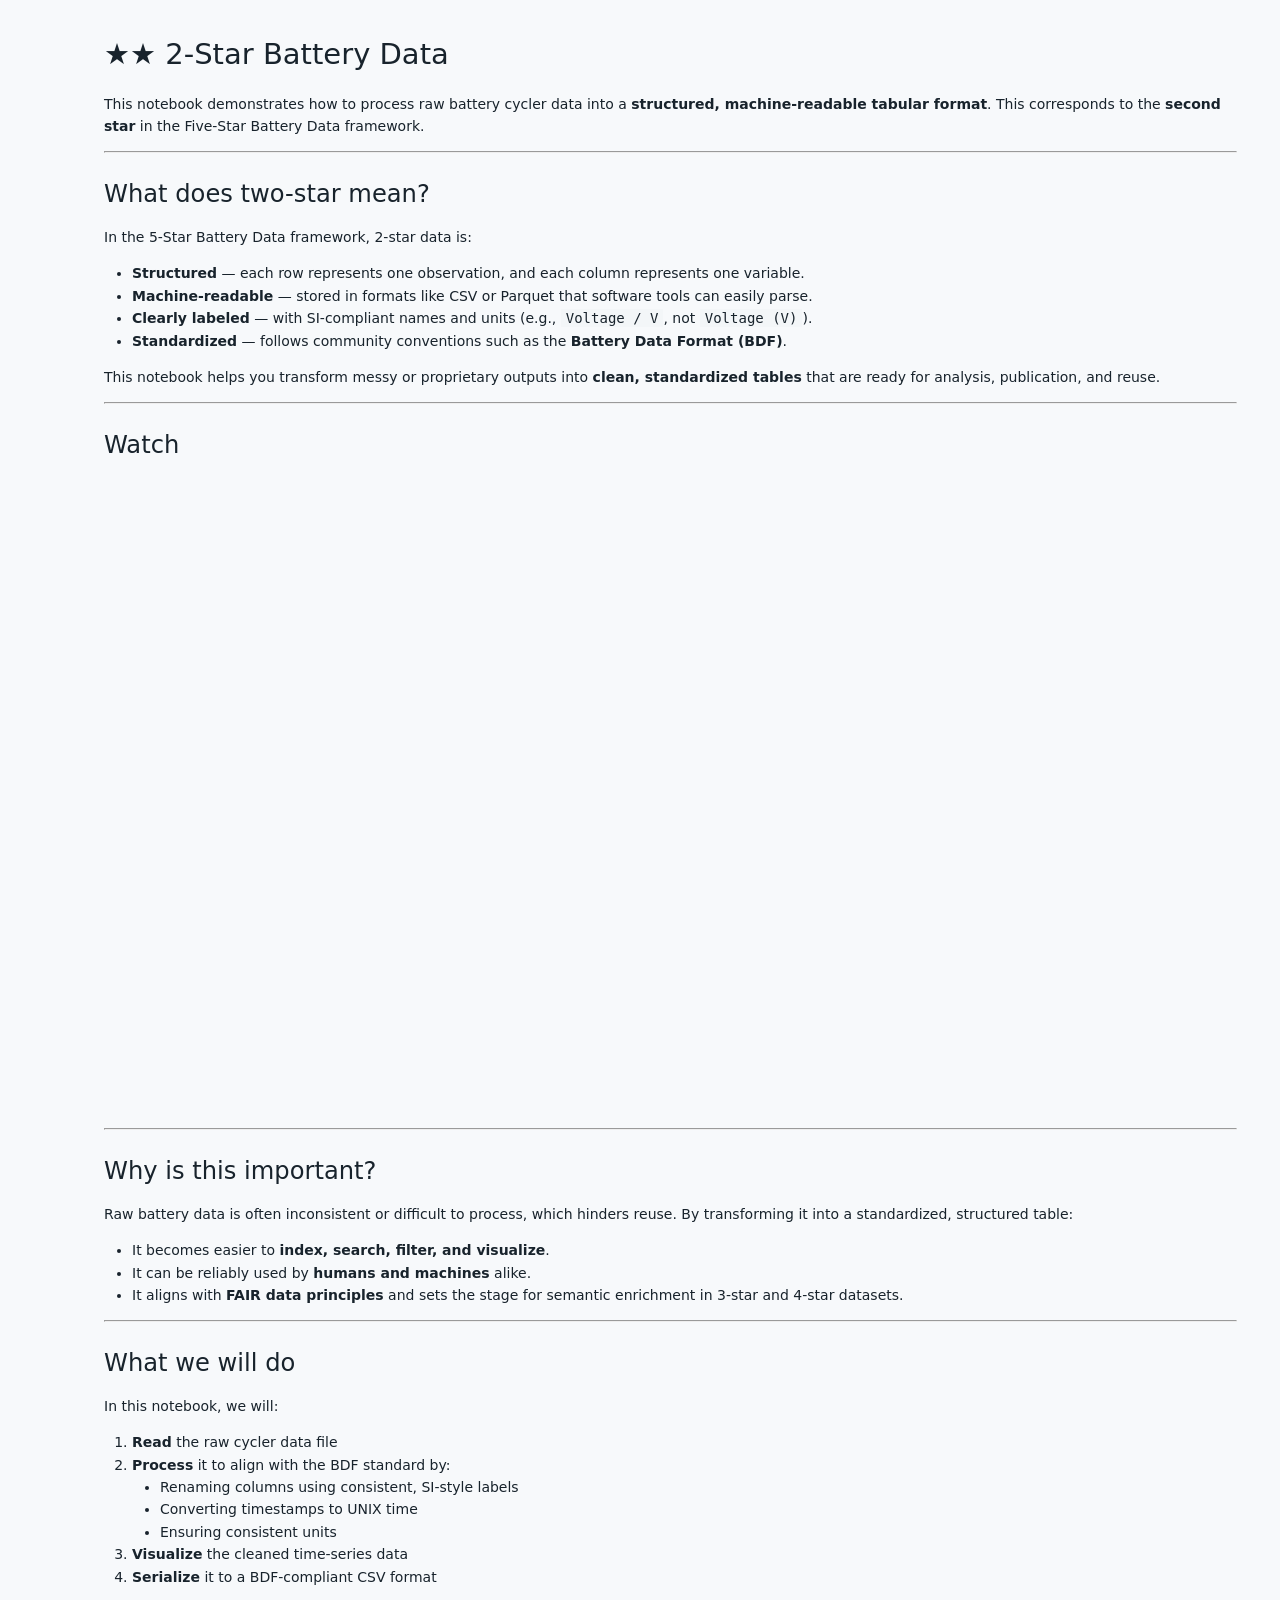
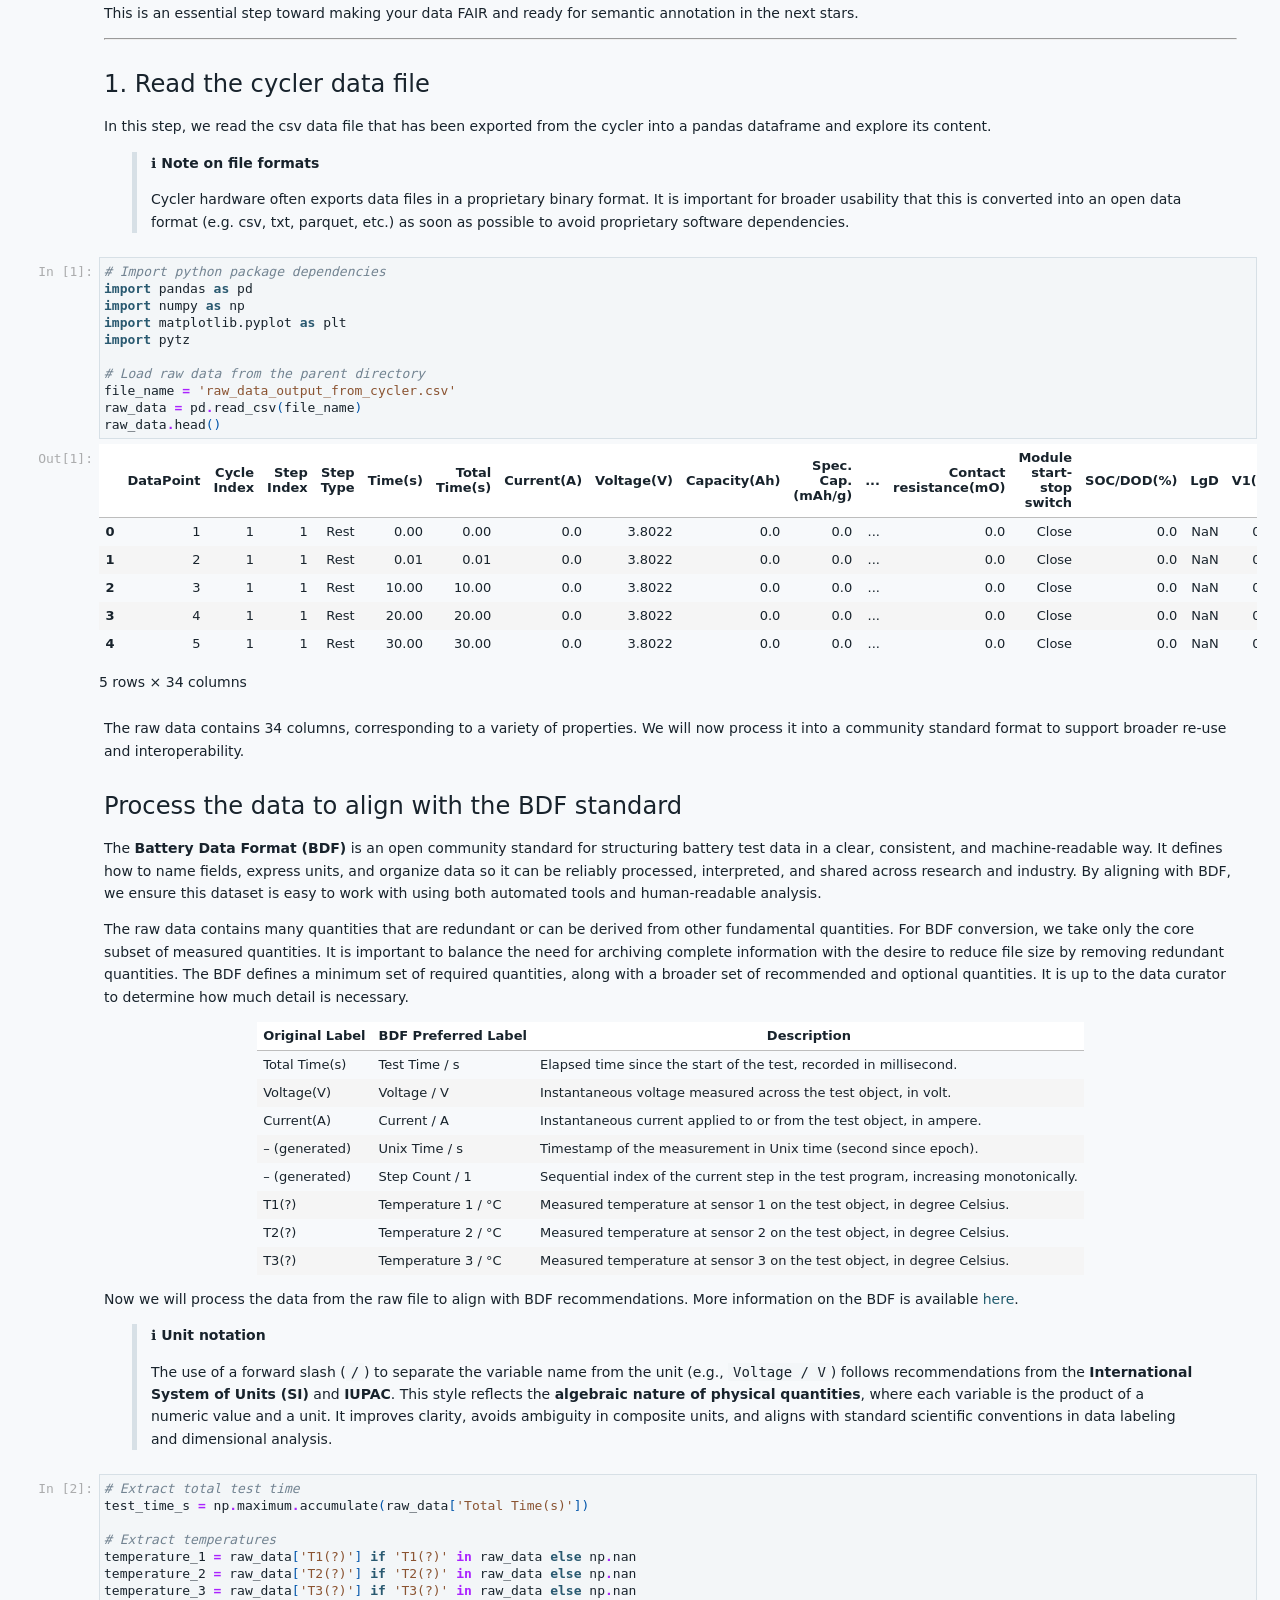
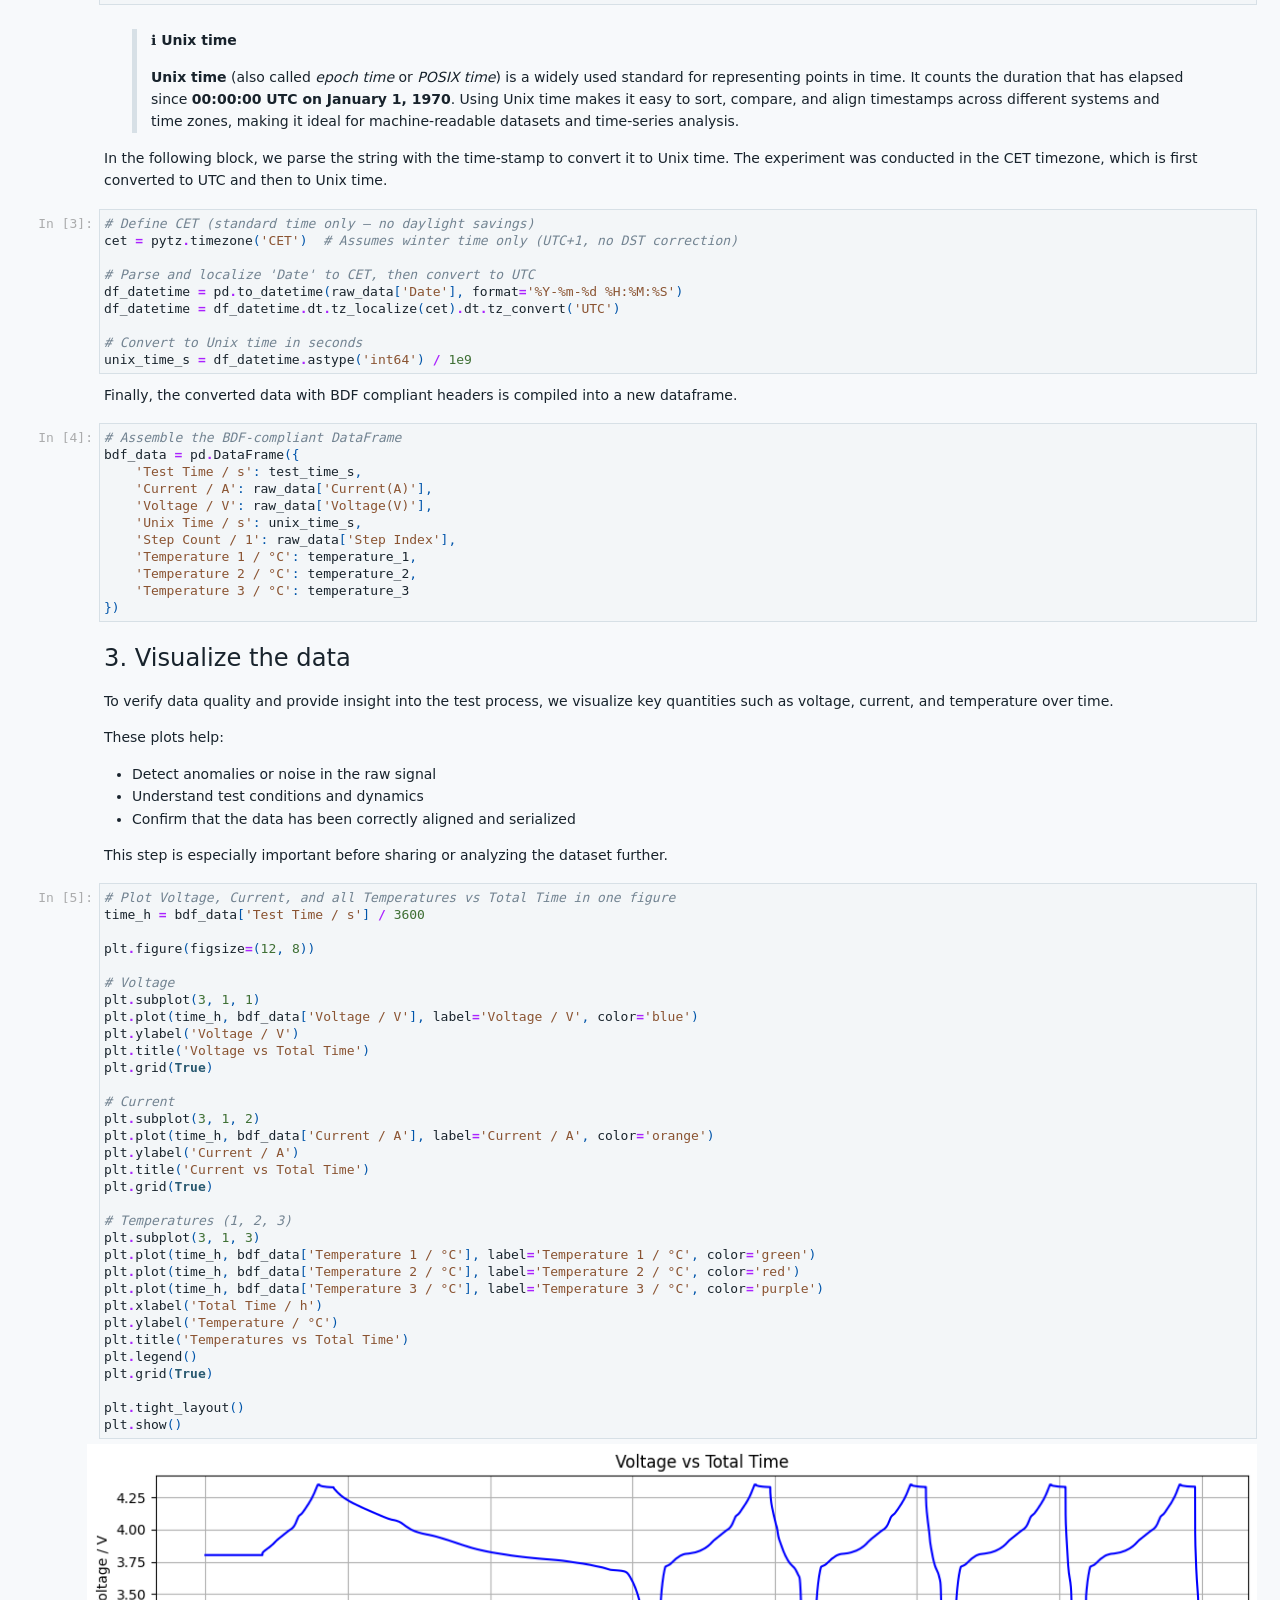
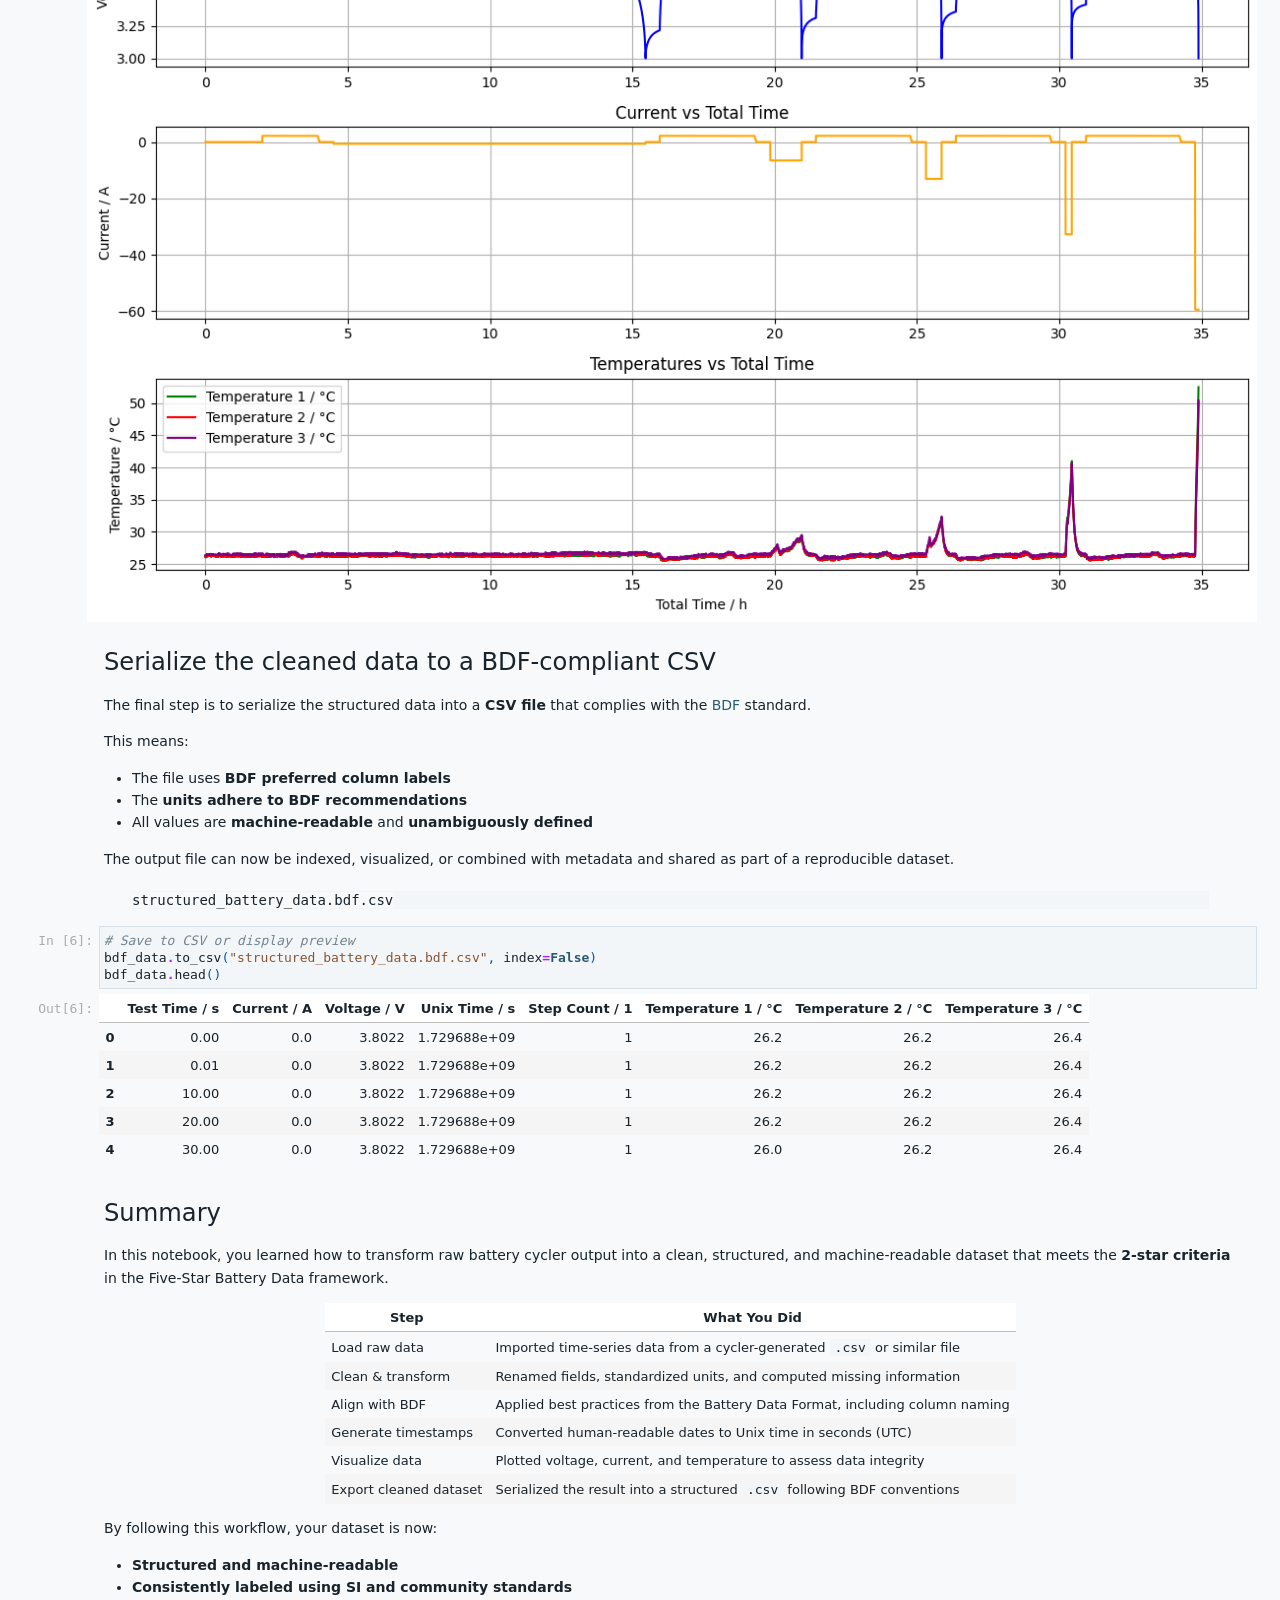
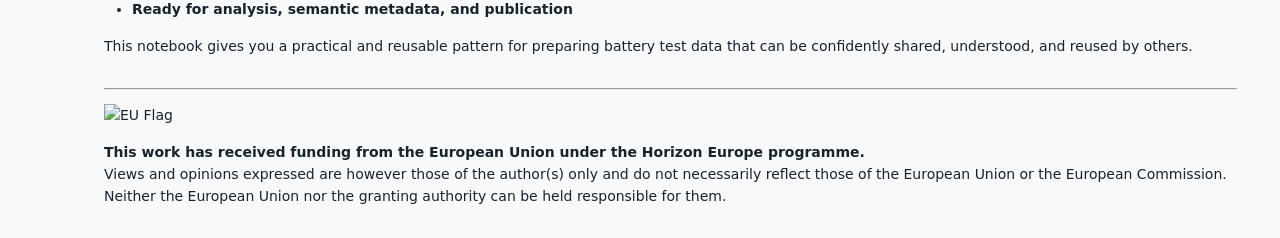
==== exports/notebooks/modules/star-2/lessons/star-2-notebook.html @ 14df3b8b "initial battery genome reformatting" ====
<!DOCTYPE html>

<html lang="en">
<head><meta charset="utf-8"/>
<meta content="width=device-width, initial-scale=1.0" name="viewport"/>
<title>star-2-notebook</title><script src="https://cdnjs.cloudflare.com/ajax/libs/require.js/2.1.10/require.min.js"></script>
<style type="text/css">
    pre { line-height: 125%; }
td.linenos .normal { color: inherit; background-color: transparent; padding-left: 5px; padding-right: 5px; }
span.linenos { color: inherit; background-color: transparent; padding-left: 5px; padding-right: 5px; }
td.linenos .special { color: #000000; background-color: #ffffc0; padding-left: 5px; padding-right: 5px; }
span.linenos.special { color: #000000; background-color: #ffffc0; padding-left: 5px; padding-right: 5px; }
.highlight .hll { background-color: var(--jp-cell-editor-active-background) }
.highlight { background: var(--jp-cell-editor-background); color: var(--jp-mirror-editor-variable-color) }
.highlight .c { color: var(--jp-mirror-editor-comment-color); font-style: italic } /* Comment */
.highlight .err { color: var(--jp-mirror-editor-error-color) } /* Error */
.highlight .k { color: var(--jp-mirror-editor-keyword-color); font-weight: bold } /* Keyword */
.highlight .o { color: var(--jp-mirror-editor-operator-color); font-weight: bold } /* Operator */
.highlight .p { color: var(--jp-mirror-editor-punctuation-color) } /* Punctuation */
.highlight .ch { color: var(--jp-mirror-editor-comment-color); font-style: italic } /* Comment.Hashbang */
.highlight .cm { color: var(--jp-mirror-editor-comment-color); font-style: italic } /* Comment.Multiline */
.highlight .cp { color: var(--jp-mirror-editor-comment-color); font-style: italic } /* Comment.Preproc */
.highlight .cpf { color: var(--jp-mirror-editor-comment-color); font-style: italic } /* Comment.PreprocFile */
.highlight .c1 { color: var(--jp-mirror-editor-comment-color); font-style: italic } /* Comment.Single */
.highlight .cs { color: var(--jp-mirror-editor-comment-color); font-style: italic } /* Comment.Special */
.highlight .kc { color: var(--jp-mirror-editor-keyword-color); font-weight: bold } /* Keyword.Constant */
.highlight .kd { color: var(--jp-mirror-editor-keyword-color); font-weight: bold } /* Keyword.Declaration */
.highlight .kn { color: var(--jp-mirror-editor-keyword-color); font-weight: bold } /* Keyword.Namespace */
.highlight .kp { color: var(--jp-mirror-editor-keyword-color); font-weight: bold } /* Keyword.Pseudo */
.highlight .kr { color: var(--jp-mirror-editor-keyword-color); font-weight: bold } /* Keyword.Reserved */
.highlight .kt { color: var(--jp-mirror-editor-keyword-color); font-weight: bold } /* Keyword.Type */
.highlight .m { color: var(--jp-mirror-editor-number-color) } /* Literal.Number */
.highlight .s { color: var(--jp-mirror-editor-string-color) } /* Literal.String */
.highlight .ow { color: var(--jp-mirror-editor-operator-color); font-weight: bold } /* Operator.Word */
.highlight .pm { color: var(--jp-mirror-editor-punctuation-color) } /* Punctuation.Marker */
.highlight .w { color: var(--jp-mirror-editor-variable-color) } /* Text.Whitespace */
.highlight .mb { color: var(--jp-mirror-editor-number-color) } /* Literal.Number.Bin */
.highlight .mf { color: var(--jp-mirror-editor-number-color) } /* Literal.Number.Float */
.highlight .mh { color: var(--jp-mirror-editor-number-color) } /* Literal.Number.Hex */
.highlight .mi { color: var(--jp-mirror-editor-number-color) } /* Literal.Number.Integer */
.highlight .mo { color: var(--jp-mirror-editor-number-color) } /* Literal.Number.Oct */
.highlight .sa { color: var(--jp-mirror-editor-string-color) } /* Literal.String.Affix */
.highlight .sb { color: var(--jp-mirror-editor-string-color) } /* Literal.String.Backtick */
.highlight .sc { color: var(--jp-mirror-editor-string-color) } /* Literal.String.Char */
.highlight .dl { color: var(--jp-mirror-editor-string-color) } /* Literal.String.Delimiter */
.highlight .sd { color: var(--jp-mirror-editor-string-color) } /* Literal.String.Doc */
.highlight .s2 { color: var(--jp-mirror-editor-string-color) } /* Literal.String.Double */
.highlight .se { color: var(--jp-mirror-editor-string-color) } /* Literal.String.Escape */
.highlight .sh { color: var(--jp-mirror-editor-string-color) } /* Literal.String.Heredoc */
.highlight .si { color: var(--jp-mirror-editor-string-color) } /* Literal.String.Interpol */
.highlight .sx { color: var(--jp-mirror-editor-string-color) } /* Literal.String.Other */
.highlight .sr { color: var(--jp-mirror-editor-string-color) } /* Literal.String.Regex */
.highlight .s1 { color: var(--jp-mirror-editor-string-color) } /* Literal.String.Single */
.highlight .ss { color: var(--jp-mirror-editor-string-color) } /* Literal.String.Symbol */
.highlight .il { color: var(--jp-mirror-editor-number-color) } /* Literal.Number.Integer.Long */
  </style>
<style type="text/css">
/*-----------------------------------------------------------------------------
| Copyright (c) Jupyter Development Team.
| Distributed under the terms of the Modified BSD License.
|----------------------------------------------------------------------------*/

/*
 * Mozilla scrollbar styling
 */

/* use standard opaque scrollbars for most nodes */
[data-jp-theme-scrollbars='true'] {
  scrollbar-color: rgb(var(--jp-scrollbar-thumb-color))
    var(--jp-scrollbar-background-color);
}

/* for code nodes, use a transparent style of scrollbar. These selectors
 * will match lower in the tree, and so will override the above */
[data-jp-theme-scrollbars='true'] .CodeMirror-hscrollbar,
[data-jp-theme-scrollbars='true'] .CodeMirror-vscrollbar {
  scrollbar-color: rgba(var(--jp-scrollbar-thumb-color), 0.5) transparent;
}

/* tiny scrollbar */

.jp-scrollbar-tiny {
  scrollbar-color: rgba(var(--jp-scrollbar-thumb-color), 0.5) transparent;
  scrollbar-width: thin;
}

/* tiny scrollbar */

.jp-scrollbar-tiny::-webkit-scrollbar,
.jp-scrollbar-tiny::-webkit-scrollbar-corner {
  background-color: transparent;
  height: 4px;
  width: 4px;
}

.jp-scrollbar-tiny::-webkit-scrollbar-thumb {
  background: rgba(var(--jp-scrollbar-thumb-color), 0.5);
}

.jp-scrollbar-tiny::-webkit-scrollbar-track:horizontal {
  border-left: 0 solid transparent;
  border-right: 0 solid transparent;
}

.jp-scrollbar-tiny::-webkit-scrollbar-track:vertical {
  border-top: 0 solid transparent;
  border-bottom: 0 solid transparent;
}

/*
 * Lumino
 */

.lm-ScrollBar[data-orientation='horizontal'] {
  min-height: 16px;
  max-height: 16px;
  min-width: 45px;
  border-top: 1px solid #a0a0a0;
}

.lm-ScrollBar[data-orientation='vertical'] {
  min-width: 16px;
  max-width: 16px;
  min-height: 45px;
  border-left: 1px solid #a0a0a0;
}

.lm-ScrollBar-button {
  background-color: #f0f0f0;
  background-position: center center;
  min-height: 15px;
  max-height: 15px;
  min-width: 15px;
  max-width: 15px;
}

.lm-ScrollBar-button:hover {
  background-color: #dadada;
}

.lm-ScrollBar-button.lm-mod-active {
  background-color: #cdcdcd;
}

.lm-ScrollBar-track {
  background: #f0f0f0;
}

.lm-ScrollBar-thumb {
  background: #cdcdcd;
}

.lm-ScrollBar-thumb:hover {
  background: #bababa;
}

.lm-ScrollBar-thumb.lm-mod-active {
  background: #a0a0a0;
}

.lm-ScrollBar[data-orientation='horizontal'] .lm-ScrollBar-thumb {
  height: 100%;
  min-width: 15px;
  border-left: 1px solid #a0a0a0;
  border-right: 1px solid #a0a0a0;
}

.lm-ScrollBar[data-orientation='vertical'] .lm-ScrollBar-thumb {
  width: 100%;
  min-height: 15px;
  border-top: 1px solid #a0a0a0;
  border-bottom: 1px solid #a0a0a0;
}

.lm-ScrollBar[data-orientation='horizontal']
  .lm-ScrollBar-button[data-action='decrement'] {
  background-image: var(--jp-icon-caret-left);
  background-size: 17px;
}

.lm-ScrollBar[data-orientation='horizontal']
  .lm-ScrollBar-button[data-action='increment'] {
  background-image: var(--jp-icon-caret-right);
  background-size: 17px;
}

.lm-ScrollBar[data-orientation='vertical']
  .lm-ScrollBar-button[data-action='decrement'] {
  background-image: var(--jp-icon-caret-up);
  background-size: 17px;
}

.lm-ScrollBar[data-orientation='vertical']
  .lm-ScrollBar-button[data-action='increment'] {
  background-image: var(--jp-icon-caret-down);
  background-size: 17px;
}

/*
 * Copyright (c) Jupyter Development Team.
 * Distributed under the terms of the Modified BSD License.
 */

/*-----------------------------------------------------------------------------
| Copyright (c) Jupyter Development Team.
| Copyright (c) 2014-2017, PhosphorJS Contributors
|
| Distributed under the terms of the BSD 3-Clause License.
|
| The full license is in the file LICENSE, distributed with this software.
|----------------------------------------------------------------------------*/

.lm-Widget {
  box-sizing: border-box;
  position: relative;
  overflow: hidden;
}

.lm-Widget.lm-mod-hidden {
  display: none !important;
}

/*
 * Copyright (c) Jupyter Development Team.
 * Distributed under the terms of the Modified BSD License.
 */

.lm-AccordionPanel[data-orientation='horizontal'] > .lm-AccordionPanel-title {
  /* Title is rotated for horizontal accordion panel using CSS */
  display: block;
  transform-origin: top left;
  transform: rotate(-90deg) translate(-100%);
}

/*
 * Copyright (c) Jupyter Development Team.
 * Distributed under the terms of the Modified BSD License.
 */

/*-----------------------------------------------------------------------------
| Copyright (c) Jupyter Development Team.
| Copyright (c) 2014-2017, PhosphorJS Contributors
|
| Distributed under the terms of the BSD 3-Clause License.
|
| The full license is in the file LICENSE, distributed with this software.
|----------------------------------------------------------------------------*/

.lm-CommandPalette {
  display: flex;
  flex-direction: column;
  -webkit-user-select: none;
  -moz-user-select: none;
  -ms-user-select: none;
  user-select: none;
}

.lm-CommandPalette-search {
  flex: 0 0 auto;
}

.lm-CommandPalette-content {
  flex: 1 1 auto;
  margin: 0;
  padding: 0;
  min-height: 0;
  overflow: auto;
  list-style-type: none;
}

.lm-CommandPalette-header {
  overflow: hidden;
  white-space: nowrap;
  text-overflow: ellipsis;
}

.lm-CommandPalette-item {
  display: flex;
  flex-direction: row;
}

.lm-CommandPalette-itemIcon {
  flex: 0 0 auto;
}

.lm-CommandPalette-itemContent {
  flex: 1 1 auto;
  overflow: hidden;
}

.lm-CommandPalette-itemShortcut {
  flex: 0 0 auto;
}

.lm-CommandPalette-itemLabel {
  overflow: hidden;
  white-space: nowrap;
  text-overflow: ellipsis;
}

.lm-close-icon {
  border: 1px solid transparent;
  background-color: transparent;
  position: absolute;
  z-index: 1;
  right: 3%;
  top: 0;
  bottom: 0;
  margin: auto;
  padding: 7px 0;
  display: none;
  vertical-align: middle;
  outline: 0;
  cursor: pointer;
}
.lm-close-icon:after {
  content: 'X';
  display: block;
  width: 15px;
  height: 15px;
  text-align: center;
  color: #000;
  font-weight: normal;
  font-size: 12px;
  cursor: pointer;
}

/*
 * Copyright (c) Jupyter Development Team.
 * Distributed under the terms of the Modified BSD License.
 */

/*-----------------------------------------------------------------------------
| Copyright (c) Jupyter Development Team.
| Copyright (c) 2014-2017, PhosphorJS Contributors
|
| Distributed under the terms of the BSD 3-Clause License.
|
| The full license is in the file LICENSE, distributed with this software.
|----------------------------------------------------------------------------*/

.lm-DockPanel {
  z-index: 0;
}

.lm-DockPanel-widget {
  z-index: 0;
}

.lm-DockPanel-tabBar {
  z-index: 1;
}

.lm-DockPanel-handle {
  z-index: 2;
}

.lm-DockPanel-handle.lm-mod-hidden {
  display: none !important;
}

.lm-DockPanel-handle:after {
  position: absolute;
  top: 0;
  left: 0;
  width: 100%;
  height: 100%;
  content: '';
}

.lm-DockPanel-handle[data-orientation='horizontal'] {
  cursor: ew-resize;
}

.lm-DockPanel-handle[data-orientation='vertical'] {
  cursor: ns-resize;
}

.lm-DockPanel-handle[data-orientation='horizontal']:after {
  left: 50%;
  min-width: 8px;
  transform: translateX(-50%);
}

.lm-DockPanel-handle[data-orientation='vertical']:after {
  top: 50%;
  min-height: 8px;
  transform: translateY(-50%);
}

.lm-DockPanel-overlay {
  z-index: 3;
  box-sizing: border-box;
  pointer-events: none;
}

.lm-DockPanel-overlay.lm-mod-hidden {
  display: none !important;
}

/*
 * Copyright (c) Jupyter Development Team.
 * Distributed under the terms of the Modified BSD License.
 */

/*-----------------------------------------------------------------------------
| Copyright (c) Jupyter Development Team.
| Copyright (c) 2014-2017, PhosphorJS Contributors
|
| Distributed under the terms of the BSD 3-Clause License.
|
| The full license is in the file LICENSE, distributed with this software.
|----------------------------------------------------------------------------*/

.lm-Menu {
  z-index: 10000;
  position: absolute;
  white-space: nowrap;
  overflow-x: hidden;
  overflow-y: auto;
  outline: none;
  -webkit-user-select: none;
  -moz-user-select: none;
  -ms-user-select: none;
  user-select: none;
}

.lm-Menu-content {
  margin: 0;
  padding: 0;
  display: table;
  list-style-type: none;
}

.lm-Menu-item {
  display: table-row;
}

.lm-Menu-item.lm-mod-hidden,
.lm-Menu-item.lm-mod-collapsed {
  display: none !important;
}

.lm-Menu-itemIcon,
.lm-Menu-itemSubmenuIcon {
  display: table-cell;
  text-align: center;
}

.lm-Menu-itemLabel {
  display: table-cell;
  text-align: left;
}

.lm-Menu-itemShortcut {
  display: table-cell;
  text-align: right;
}

/*
 * Copyright (c) Jupyter Development Team.
 * Distributed under the terms of the Modified BSD License.
 */

/*-----------------------------------------------------------------------------
| Copyright (c) Jupyter Development Team.
| Copyright (c) 2014-2017, PhosphorJS Contributors
|
| Distributed under the terms of the BSD 3-Clause License.
|
| The full license is in the file LICENSE, distributed with this software.
|----------------------------------------------------------------------------*/

.lm-MenuBar {
  outline: none;
  -webkit-user-select: none;
  -moz-user-select: none;
  -ms-user-select: none;
  user-select: none;
}

.lm-MenuBar-content {
  margin: 0;
  padding: 0;
  display: flex;
  flex-direction: row;
  list-style-type: none;
}

.lm-MenuBar-item {
  box-sizing: border-box;
}

.lm-MenuBar-itemIcon,
.lm-MenuBar-itemLabel {
  display: inline-block;
}

/*
 * Copyright (c) Jupyter Development Team.
 * Distributed under the terms of the Modified BSD License.
 */

/*-----------------------------------------------------------------------------
| Copyright (c) Jupyter Development Team.
| Copyright (c) 2014-2017, PhosphorJS Contributors
|
| Distributed under the terms of the BSD 3-Clause License.
|
| The full license is in the file LICENSE, distributed with this software.
|----------------------------------------------------------------------------*/

.lm-ScrollBar {
  display: flex;
  -webkit-user-select: none;
  -moz-user-select: none;
  -ms-user-select: none;
  user-select: none;
}

.lm-ScrollBar[data-orientation='horizontal'] {
  flex-direction: row;
}

.lm-ScrollBar[data-orientation='vertical'] {
  flex-direction: column;
}

.lm-ScrollBar-button {
  box-sizing: border-box;
  flex: 0 0 auto;
}

.lm-ScrollBar-track {
  box-sizing: border-box;
  position: relative;
  overflow: hidden;
  flex: 1 1 auto;
}

.lm-ScrollBar-thumb {
  box-sizing: border-box;
  position: absolute;
}

/*
 * Copyright (c) Jupyter Development Team.
 * Distributed under the terms of the Modified BSD License.
 */

/*-----------------------------------------------------------------------------
| Copyright (c) Jupyter Development Team.
| Copyright (c) 2014-2017, PhosphorJS Contributors
|
| Distributed under the terms of the BSD 3-Clause License.
|
| The full license is in the file LICENSE, distributed with this software.
|----------------------------------------------------------------------------*/

.lm-SplitPanel-child {
  z-index: 0;
}

.lm-SplitPanel-handle {
  z-index: 1;
}

.lm-SplitPanel-handle.lm-mod-hidden {
  display: none !important;
}

.lm-SplitPanel-handle:after {
  position: absolute;
  top: 0;
  left: 0;
  width: 100%;
  height: 100%;
  content: '';
}

.lm-SplitPanel[data-orientation='horizontal'] > .lm-SplitPanel-handle {
  cursor: ew-resize;
}

.lm-SplitPanel[data-orientation='vertical'] > .lm-SplitPanel-handle {
  cursor: ns-resize;
}

.lm-SplitPanel[data-orientation='horizontal'] > .lm-SplitPanel-handle:after {
  left: 50%;
  min-width: 8px;
  transform: translateX(-50%);
}

.lm-SplitPanel[data-orientation='vertical'] > .lm-SplitPanel-handle:after {
  top: 50%;
  min-height: 8px;
  transform: translateY(-50%);
}

/*
 * Copyright (c) Jupyter Development Team.
 * Distributed under the terms of the Modified BSD License.
 */

/*-----------------------------------------------------------------------------
| Copyright (c) Jupyter Development Team.
| Copyright (c) 2014-2017, PhosphorJS Contributors
|
| Distributed under the terms of the BSD 3-Clause License.
|
| The full license is in the file LICENSE, distributed with this software.
|----------------------------------------------------------------------------*/

.lm-TabBar {
  display: flex;
  -webkit-user-select: none;
  -moz-user-select: none;
  -ms-user-select: none;
  user-select: none;
}

.lm-TabBar[data-orientation='horizontal'] {
  flex-direction: row;
  align-items: flex-end;
}

.lm-TabBar[data-orientation='vertical'] {
  flex-direction: column;
  align-items: flex-end;
}

.lm-TabBar-content {
  margin: 0;
  padding: 0;
  display: flex;
  flex: 1 1 auto;
  list-style-type: none;
}

.lm-TabBar[data-orientation='horizontal'] > .lm-TabBar-content {
  flex-direction: row;
}

.lm-TabBar[data-orientation='vertical'] > .lm-TabBar-content {
  flex-direction: column;
}

.lm-TabBar-tab {
  display: flex;
  flex-direction: row;
  box-sizing: border-box;
  overflow: hidden;
  touch-action: none; /* Disable native Drag/Drop */
}

.lm-TabBar-tabIcon,
.lm-TabBar-tabCloseIcon {
  flex: 0 0 auto;
}

.lm-TabBar-tabLabel {
  flex: 1 1 auto;
  overflow: hidden;
  white-space: nowrap;
}

.lm-TabBar-tabInput {
  user-select: all;
  width: 100%;
  box-sizing: border-box;
}

.lm-TabBar-tab.lm-mod-hidden {
  display: none !important;
}

.lm-TabBar-addButton.lm-mod-hidden {
  display: none !important;
}

.lm-TabBar.lm-mod-dragging .lm-TabBar-tab {
  position: relative;
}

.lm-TabBar.lm-mod-dragging[data-orientation='horizontal'] .lm-TabBar-tab {
  left: 0;
  transition: left 150ms ease;
}

.lm-TabBar.lm-mod-dragging[data-orientation='vertical'] .lm-TabBar-tab {
  top: 0;
  transition: top 150ms ease;
}

.lm-TabBar.lm-mod-dragging .lm-TabBar-tab.lm-mod-dragging {
  transition: none;
}

.lm-TabBar-tabLabel .lm-TabBar-tabInput {
  user-select: all;
  width: 100%;
  box-sizing: border-box;
  background: inherit;
}

/*
 * Copyright (c) Jupyter Development Team.
 * Distributed under the terms of the Modified BSD License.
 */

/*-----------------------------------------------------------------------------
| Copyright (c) Jupyter Development Team.
| Copyright (c) 2014-2017, PhosphorJS Contributors
|
| Distributed under the terms of the BSD 3-Clause License.
|
| The full license is in the file LICENSE, distributed with this software.
|----------------------------------------------------------------------------*/

.lm-TabPanel-tabBar {
  z-index: 1;
}

.lm-TabPanel-stackedPanel {
  z-index: 0;
}

/*
 * Copyright (c) Jupyter Development Team.
 * Distributed under the terms of the Modified BSD License.
 */

/*-----------------------------------------------------------------------------
| Copyright (c) Jupyter Development Team.
| Copyright (c) 2014-2017, PhosphorJS Contributors
|
| Distributed under the terms of the BSD 3-Clause License.
|
| The full license is in the file LICENSE, distributed with this software.
|----------------------------------------------------------------------------*/

/*-----------------------------------------------------------------------------
| Copyright (c) Jupyter Development Team.
| Distributed under the terms of the Modified BSD License.
|----------------------------------------------------------------------------*/

.jp-Collapse {
  display: flex;
  flex-direction: column;
  align-items: stretch;
}

.jp-Collapse-header {
  padding: 1px 12px;
  background-color: var(--jp-layout-color1);
  border-bottom: solid var(--jp-border-width) var(--jp-border-color2);
  color: var(--jp-ui-font-color1);
  cursor: pointer;
  display: flex;
  align-items: center;
  font-size: var(--jp-ui-font-size0);
  font-weight: 600;
  text-transform: uppercase;
  user-select: none;
}

.jp-Collapser-icon {
  height: 16px;
}

.jp-Collapse-header-collapsed .jp-Collapser-icon {
  transform: rotate(-90deg);
  margin: auto 0;
}

.jp-Collapser-title {
  line-height: 25px;
}

.jp-Collapse-contents {
  padding: 0 12px;
  background-color: var(--jp-layout-color1);
  color: var(--jp-ui-font-color1);
  overflow: auto;
}

/*-----------------------------------------------------------------------------
| Copyright (c) Jupyter Development Team.
| Distributed under the terms of the Modified BSD License.
|----------------------------------------------------------------------------*/

/* This file was auto-generated by ensureUiComponents() in @jupyterlab/buildutils */

/**
 * (DEPRECATED) Support for consuming icons as CSS background images
 */

/* Icons urls */

:root {
  --jp-icon-add-above: url([data-uri]);
  --jp-icon-add-below: url([data-uri]);
  --jp-icon-add: url([data-uri]);
  --jp-icon-bell: url([data-uri]);
  --jp-icon-bug-dot: url([data-uri]);
  --jp-icon-bug: url([data-uri]);
  --jp-icon-build: url([data-uri]);
  --jp-icon-caret-down-empty-thin: url([data-uri]);
  --jp-icon-caret-down-empty: url([data-uri]);
  --jp-icon-caret-down: url([data-uri]);
  --jp-icon-caret-left: url([data-uri]);
  --jp-icon-caret-right: url([data-uri]);
  --jp-icon-caret-up-empty-thin: url([data-uri]);
  --jp-icon-caret-up: url([data-uri]);
  --jp-icon-case-sensitive: url([data-uri]);
  --jp-icon-check: url([data-uri]);
  --jp-icon-circle-empty: url([data-uri]);
  --jp-icon-circle: url([data-uri]);
  --jp-icon-clear: url([data-uri]);
  --jp-icon-close: url([data-uri]);
  --jp-icon-code-check: url([data-uri]);
  --jp-icon-code: url([data-uri]);
  --jp-icon-collapse-all: url([data-uri]);
  --jp-icon-console: url([data-uri]);
  --jp-icon-copy: url([data-uri]);
  --jp-icon-copyright: url([data-uri]);
  --jp-icon-cut: url([data-uri]);
  --jp-icon-delete: url([data-uri]);
  --jp-icon-download: url([data-uri]);
  --jp-icon-duplicate: url([data-uri]);
  --jp-icon-edit: url([data-uri]);
  --jp-icon-ellipses: url([data-uri]);
  --jp-icon-error: url([data-uri]);
  --jp-icon-expand-all: url([data-uri]);
  --jp-icon-extension: url([data-uri]);
  --jp-icon-fast-forward: url([data-uri]);
  --jp-icon-file-upload: url([data-uri]);
  --jp-icon-file: url([data-uri]);
  --jp-icon-filter-dot: url([data-uri]);
  --jp-icon-filter-list: url([data-uri]);
  --jp-icon-filter: url([data-uri]);
  --jp-icon-folder-favorite: url([data-uri]);
  --jp-icon-folder: url([data-uri]);
  --jp-icon-home: url([data-uri]);
  --jp-icon-html5: url([data-uri]);
  --jp-icon-image: url([data-uri]);
  --jp-icon-info: url([data-uri]);
  --jp-icon-inspector: url([data-uri]);
  --jp-icon-json: url([data-uri]);
  --jp-icon-julia: url([data-uri]);
  --jp-icon-jupyter-favicon: url([data-uri]);
  --jp-icon-jupyter: url([data-uri]);
  --jp-icon-jupyterlab-wordmark: url([data-uri]);
  --jp-icon-kernel: url([data-uri]);
  --jp-icon-keyboard: url([data-uri]);
  --jp-icon-launch: url([data-uri]);
  --jp-icon-launcher: url([data-uri]);
  --jp-icon-line-form: url([data-uri]);
  --jp-icon-link: url([data-uri]);
  --jp-icon-list: url([data-uri]);
  --jp-icon-markdown: url([data-uri]);
  --jp-icon-move-down: url([data-uri]);
  --jp-icon-move-up: url([data-uri]);
  --jp-icon-new-folder: url([data-uri]);
  --jp-icon-not-trusted: url([data-uri]);
  --jp-icon-notebook: url([data-uri]);
  --jp-icon-numbering: url([data-uri]);
  --jp-icon-offline-bolt: url([data-uri]);
  --jp-icon-palette: url([data-uri]);
  --jp-icon-paste: url([data-uri]);
  --jp-icon-pdf: url([data-uri]);
  --jp-icon-python: url([data-uri]);
  --jp-icon-r-kernel: url([data-uri]);
  --jp-icon-react: url([data-uri]);
  --jp-icon-redo: url([data-uri]);
  --jp-icon-refresh: url([data-uri]);
  --jp-icon-regex: url([data-uri]);
  --jp-icon-run: url([data-uri]);
  --jp-icon-running: url([data-uri]);
  --jp-icon-save: url([data-uri]);
  --jp-icon-search: url([data-uri]);
  --jp-icon-settings: url([data-uri]);
  --jp-icon-share: url([data-uri]);
  --jp-icon-spreadsheet: url([data-uri]);
  --jp-icon-stop: url([data-uri]);
  --jp-icon-tab: url([data-uri]);
  --jp-icon-table-rows: url([data-uri]);
  --jp-icon-tag: url([data-uri]);
  --jp-icon-terminal: url([data-uri]);
  --jp-icon-text-editor: url([data-uri]);
  --jp-icon-toc: url([data-uri]);
  --jp-icon-tree-view: url([data-uri]);
  --jp-icon-trusted: url([data-uri]);
  --jp-icon-undo: url([data-uri]);
  --jp-icon-user: url([data-uri]);
  --jp-icon-users: url([data-uri]);
  --jp-icon-vega: url([data-uri]);
  --jp-icon-word: url([data-uri]);
  --jp-icon-yaml: url([data-uri]);
}

/* Icon CSS class declarations */

.jp-AddAboveIcon {
  background-image: var(--jp-icon-add-above);
}

.jp-AddBelowIcon {
  background-image: var(--jp-icon-add-below);
}

.jp-AddIcon {
  background-image: var(--jp-icon-add);
}

.jp-BellIcon {
  background-image: var(--jp-icon-bell);
}

.jp-BugDotIcon {
  background-image: var(--jp-icon-bug-dot);
}

.jp-BugIcon {
  background-image: var(--jp-icon-bug);
}

.jp-BuildIcon {
  background-image: var(--jp-icon-build);
}

.jp-CaretDownEmptyIcon {
  background-image: var(--jp-icon-caret-down-empty);
}

.jp-CaretDownEmptyThinIcon {
  background-image: var(--jp-icon-caret-down-empty-thin);
}

.jp-CaretDownIcon {
  background-image: var(--jp-icon-caret-down);
}

.jp-CaretLeftIcon {
  background-image: var(--jp-icon-caret-left);
}

.jp-CaretRightIcon {
  background-image: var(--jp-icon-caret-right);
}

.jp-CaretUpEmptyThinIcon {
  background-image: var(--jp-icon-caret-up-empty-thin);
}

.jp-CaretUpIcon {
  background-image: var(--jp-icon-caret-up);
}

.jp-CaseSensitiveIcon {
  background-image: var(--jp-icon-case-sensitive);
}

.jp-CheckIcon {
  background-image: var(--jp-icon-check);
}

.jp-CircleEmptyIcon {
  background-image: var(--jp-icon-circle-empty);
}

.jp-CircleIcon {
  background-image: var(--jp-icon-circle);
}

.jp-ClearIcon {
  background-image: var(--jp-icon-clear);
}

.jp-CloseIcon {
  background-image: var(--jp-icon-close);
}

.jp-CodeCheckIcon {
  background-image: var(--jp-icon-code-check);
}

.jp-CodeIcon {
  background-image: var(--jp-icon-code);
}

.jp-CollapseAllIcon {
  background-image: var(--jp-icon-collapse-all);
}

.jp-ConsoleIcon {
  background-image: var(--jp-icon-console);
}

.jp-CopyIcon {
  background-image: var(--jp-icon-copy);
}

.jp-CopyrightIcon {
  background-image: var(--jp-icon-copyright);
}

.jp-CutIcon {
  background-image: var(--jp-icon-cut);
}

.jp-DeleteIcon {
  background-image: var(--jp-icon-delete);
}

.jp-DownloadIcon {
  background-image: var(--jp-icon-download);
}

.jp-DuplicateIcon {
  background-image: var(--jp-icon-duplicate);
}

.jp-EditIcon {
  background-image: var(--jp-icon-edit);
}

.jp-EllipsesIcon {
  background-image: var(--jp-icon-ellipses);
}

.jp-ErrorIcon {
  background-image: var(--jp-icon-error);
}

.jp-ExpandAllIcon {
  background-image: var(--jp-icon-expand-all);
}

.jp-ExtensionIcon {
  background-image: var(--jp-icon-extension);
}

.jp-FastForwardIcon {
  background-image: var(--jp-icon-fast-forward);
}

.jp-FileIcon {
  background-image: var(--jp-icon-file);
}

.jp-FileUploadIcon {
  background-image: var(--jp-icon-file-upload);
}

.jp-FilterDotIcon {
  background-image: var(--jp-icon-filter-dot);
}

.jp-FilterIcon {
  background-image: var(--jp-icon-filter);
}

.jp-FilterListIcon {
  background-image: var(--jp-icon-filter-list);
}

.jp-FolderFavoriteIcon {
  background-image: var(--jp-icon-folder-favorite);
}

.jp-FolderIcon {
  background-image: var(--jp-icon-folder);
}

.jp-HomeIcon {
  background-image: var(--jp-icon-home);
}

.jp-Html5Icon {
  background-image: var(--jp-icon-html5);
}

.jp-ImageIcon {
  background-image: var(--jp-icon-image);
}

.jp-InfoIcon {
  background-image: var(--jp-icon-info);
}

.jp-InspectorIcon {
  background-image: var(--jp-icon-inspector);
}

.jp-JsonIcon {
  background-image: var(--jp-icon-json);
}

.jp-JuliaIcon {
  background-image: var(--jp-icon-julia);
}

.jp-JupyterFaviconIcon {
  background-image: var(--jp-icon-jupyter-favicon);
}

.jp-JupyterIcon {
  background-image: var(--jp-icon-jupyter);
}

.jp-JupyterlabWordmarkIcon {
  background-image: var(--jp-icon-jupyterlab-wordmark);
}

.jp-KernelIcon {
  background-image: var(--jp-icon-kernel);
}

.jp-KeyboardIcon {
  background-image: var(--jp-icon-keyboard);
}

.jp-LaunchIcon {
  background-image: var(--jp-icon-launch);
}

.jp-LauncherIcon {
  background-image: var(--jp-icon-launcher);
}

.jp-LineFormIcon {
  background-image: var(--jp-icon-line-form);
}

.jp-LinkIcon {
  background-image: var(--jp-icon-link);
}

.jp-ListIcon {
  background-image: var(--jp-icon-list);
}

.jp-MarkdownIcon {
  background-image: var(--jp-icon-markdown);
}

.jp-MoveDownIcon {
  background-image: var(--jp-icon-move-down);
}

.jp-MoveUpIcon {
  background-image: var(--jp-icon-move-up);
}

.jp-NewFolderIcon {
  background-image: var(--jp-icon-new-folder);
}

.jp-NotTrustedIcon {
  background-image: var(--jp-icon-not-trusted);
}

.jp-NotebookIcon {
  background-image: var(--jp-icon-notebook);
}

.jp-NumberingIcon {
  background-image: var(--jp-icon-numbering);
}

.jp-OfflineBoltIcon {
  background-image: var(--jp-icon-offline-bolt);
}

.jp-PaletteIcon {
  background-image: var(--jp-icon-palette);
}

.jp-PasteIcon {
  background-image: var(--jp-icon-paste);
}

.jp-PdfIcon {
  background-image: var(--jp-icon-pdf);
}

.jp-PythonIcon {
  background-image: var(--jp-icon-python);
}

.jp-RKernelIcon {
  background-image: var(--jp-icon-r-kernel);
}

.jp-ReactIcon {
  background-image: var(--jp-icon-react);
}

.jp-RedoIcon {
  background-image: var(--jp-icon-redo);
}

.jp-RefreshIcon {
  background-image: var(--jp-icon-refresh);
}

.jp-RegexIcon {
  background-image: var(--jp-icon-regex);
}

.jp-RunIcon {
  background-image: var(--jp-icon-run);
}

.jp-RunningIcon {
  background-image: var(--jp-icon-running);
}

.jp-SaveIcon {
  background-image: var(--jp-icon-save);
}

.jp-SearchIcon {
  background-image: var(--jp-icon-search);
}

.jp-SettingsIcon {
  background-image: var(--jp-icon-settings);
}

.jp-ShareIcon {
  background-image: var(--jp-icon-share);
}

.jp-SpreadsheetIcon {
  background-image: var(--jp-icon-spreadsheet);
}

.jp-StopIcon {
  background-image: var(--jp-icon-stop);
}

.jp-TabIcon {
  background-image: var(--jp-icon-tab);
}

.jp-TableRowsIcon {
  background-image: var(--jp-icon-table-rows);
}

.jp-TagIcon {
  background-image: var(--jp-icon-tag);
}

.jp-TerminalIcon {
  background-image: var(--jp-icon-terminal);
}

.jp-TextEditorIcon {
  background-image: var(--jp-icon-text-editor);
}

.jp-TocIcon {
  background-image: var(--jp-icon-toc);
}

.jp-TreeViewIcon {
  background-image: var(--jp-icon-tree-view);
}

.jp-TrustedIcon {
  background-image: var(--jp-icon-trusted);
}

.jp-UndoIcon {
  background-image: var(--jp-icon-undo);
}

.jp-UserIcon {
  background-image: var(--jp-icon-user);
}

.jp-UsersIcon {
  background-image: var(--jp-icon-users);
}

.jp-VegaIcon {
  background-image: var(--jp-icon-vega);
}

.jp-WordIcon {
  background-image: var(--jp-icon-word);
}

.jp-YamlIcon {
  background-image: var(--jp-icon-yaml);
}

/*-----------------------------------------------------------------------------
| Copyright (c) Jupyter Development Team.
| Distributed under the terms of the Modified BSD License.
|----------------------------------------------------------------------------*/

/**
 * (DEPRECATED) Support for consuming icons as CSS background images
 */

.jp-Icon,
.jp-MaterialIcon {
  background-position: center;
  background-repeat: no-repeat;
  background-size: 16px;
  min-width: 16px;
  min-height: 16px;
}

.jp-Icon-cover {
  background-position: center;
  background-repeat: no-repeat;
  background-size: cover;
}

/**
 * (DEPRECATED) Support for specific CSS icon sizes
 */

.jp-Icon-16 {
  background-size: 16px;
  min-width: 16px;
  min-height: 16px;
}

.jp-Icon-18 {
  background-size: 18px;
  min-width: 18px;
  min-height: 18px;
}

.jp-Icon-20 {
  background-size: 20px;
  min-width: 20px;
  min-height: 20px;
}

/*-----------------------------------------------------------------------------
| Copyright (c) Jupyter Development Team.
| Distributed under the terms of the Modified BSD License.
|----------------------------------------------------------------------------*/

.lm-TabBar .lm-TabBar-addButton {
  align-items: center;
  display: flex;
  padding: 4px;
  padding-bottom: 5px;
  margin-right: 1px;
  background-color: var(--jp-layout-color2);
}

.lm-TabBar .lm-TabBar-addButton:hover {
  background-color: var(--jp-layout-color1);
}

.lm-DockPanel-tabBar .lm-TabBar-tab {
  width: var(--jp-private-horizontal-tab-width);
}

.lm-DockPanel-tabBar .lm-TabBar-content {
  flex: unset;
}

.lm-DockPanel-tabBar[data-orientation='horizontal'] {
  flex: 1 1 auto;
}

/*-----------------------------------------------------------------------------
| Copyright (c) Jupyter Development Team.
| Distributed under the terms of the Modified BSD License.
|----------------------------------------------------------------------------*/

/**
 * Support for icons as inline SVG HTMLElements
 */

/* recolor the primary elements of an icon */
.jp-icon0[fill] {
  fill: var(--jp-inverse-layout-color0);
}

.jp-icon1[fill] {
  fill: var(--jp-inverse-layout-color1);
}

.jp-icon2[fill] {
  fill: var(--jp-inverse-layout-color2);
}

.jp-icon3[fill] {
  fill: var(--jp-inverse-layout-color3);
}

.jp-icon4[fill] {
  fill: var(--jp-inverse-layout-color4);
}

.jp-icon0[stroke] {
  stroke: var(--jp-inverse-layout-color0);
}

.jp-icon1[stroke] {
  stroke: var(--jp-inverse-layout-color1);
}

.jp-icon2[stroke] {
  stroke: var(--jp-inverse-layout-color2);
}

.jp-icon3[stroke] {
  stroke: var(--jp-inverse-layout-color3);
}

.jp-icon4[stroke] {
  stroke: var(--jp-inverse-layout-color4);
}

/* recolor the accent elements of an icon */
.jp-icon-accent0[fill] {
  fill: var(--jp-layout-color0);
}

.jp-icon-accent1[fill] {
  fill: var(--jp-layout-color1);
}

.jp-icon-accent2[fill] {
  fill: var(--jp-layout-color2);
}

.jp-icon-accent3[fill] {
  fill: var(--jp-layout-color3);
}

.jp-icon-accent4[fill] {
  fill: var(--jp-layout-color4);
}

.jp-icon-accent0[stroke] {
  stroke: var(--jp-layout-color0);
}

.jp-icon-accent1[stroke] {
  stroke: var(--jp-layout-color1);
}

.jp-icon-accent2[stroke] {
  stroke: var(--jp-layout-color2);
}

.jp-icon-accent3[stroke] {
  stroke: var(--jp-layout-color3);
}

.jp-icon-accent4[stroke] {
  stroke: var(--jp-layout-color4);
}

/* set the color of an icon to transparent */
.jp-icon-none[fill] {
  fill: none;
}

.jp-icon-none[stroke] {
  stroke: none;
}

/* brand icon colors. Same for light and dark */
.jp-icon-brand0[fill] {
  fill: var(--jp-brand-color0);
}

.jp-icon-brand1[fill] {
  fill: var(--jp-brand-color1);
}

.jp-icon-brand2[fill] {
  fill: var(--jp-brand-color2);
}

.jp-icon-brand3[fill] {
  fill: var(--jp-brand-color3);
}

.jp-icon-brand4[fill] {
  fill: var(--jp-brand-color4);
}

.jp-icon-brand0[stroke] {
  stroke: var(--jp-brand-color0);
}

.jp-icon-brand1[stroke] {
  stroke: var(--jp-brand-color1);
}

.jp-icon-brand2[stroke] {
  stroke: var(--jp-brand-color2);
}

.jp-icon-brand3[stroke] {
  stroke: var(--jp-brand-color3);
}

.jp-icon-brand4[stroke] {
  stroke: var(--jp-brand-color4);
}

/* warn icon colors. Same for light and dark */
.jp-icon-warn0[fill] {
  fill: var(--jp-warn-color0);
}

.jp-icon-warn1[fill] {
  fill: var(--jp-warn-color1);
}

.jp-icon-warn2[fill] {
  fill: var(--jp-warn-color2);
}

.jp-icon-warn3[fill] {
  fill: var(--jp-warn-color3);
}

.jp-icon-warn0[stroke] {
  stroke: var(--jp-warn-color0);
}

.jp-icon-warn1[stroke] {
  stroke: var(--jp-warn-color1);
}

.jp-icon-warn2[stroke] {
  stroke: var(--jp-warn-color2);
}

.jp-icon-warn3[stroke] {
  stroke: var(--jp-warn-color3);
}

/* icon colors that contrast well with each other and most backgrounds */
.jp-icon-contrast0[fill] {
  fill: var(--jp-icon-contrast-color0);
}

.jp-icon-contrast1[fill] {
  fill: var(--jp-icon-contrast-color1);
}

.jp-icon-contrast2[fill] {
  fill: var(--jp-icon-contrast-color2);
}

.jp-icon-contrast3[fill] {
  fill: var(--jp-icon-contrast-color3);
}

.jp-icon-contrast0[stroke] {
  stroke: var(--jp-icon-contrast-color0);
}

.jp-icon-contrast1[stroke] {
  stroke: var(--jp-icon-contrast-color1);
}

.jp-icon-contrast2[stroke] {
  stroke: var(--jp-icon-contrast-color2);
}

.jp-icon-contrast3[stroke] {
  stroke: var(--jp-icon-contrast-color3);
}

.jp-icon-dot[fill] {
  fill: var(--jp-warn-color0);
}

.jp-jupyter-icon-color[fill] {
  fill: var(--jp-jupyter-icon-color, var(--jp-warn-color0));
}

.jp-notebook-icon-color[fill] {
  fill: var(--jp-notebook-icon-color, var(--jp-warn-color0));
}

.jp-json-icon-color[fill] {
  fill: var(--jp-json-icon-color, var(--jp-warn-color1));
}

.jp-console-icon-color[fill] {
  fill: var(--jp-console-icon-color, white);
}

.jp-console-icon-background-color[fill] {
  fill: var(--jp-console-icon-background-color, var(--jp-brand-color1));
}

.jp-terminal-icon-color[fill] {
  fill: var(--jp-terminal-icon-color, var(--jp-layout-color2));
}

.jp-terminal-icon-background-color[fill] {
  fill: var(
    --jp-terminal-icon-background-color,
    var(--jp-inverse-layout-color2)
  );
}

.jp-text-editor-icon-color[fill] {
  fill: var(--jp-text-editor-icon-color, var(--jp-inverse-layout-color3));
}

.jp-inspector-icon-color[fill] {
  fill: var(--jp-inspector-icon-color, var(--jp-inverse-layout-color3));
}

/* CSS for icons in selected filebrowser listing items */
.jp-DirListing-item.jp-mod-selected .jp-icon-selectable[fill] {
  fill: #fff;
}

.jp-DirListing-item.jp-mod-selected .jp-icon-selectable-inverse[fill] {
  fill: var(--jp-brand-color1);
}

/* stylelint-disable selector-max-class, selector-max-compound-selectors */

/**
* TODO: come up with non css-hack solution for showing the busy icon on top
*  of the close icon
* CSS for complex behavior of close icon of tabs in the main area tabbar
*/
.lm-DockPanel-tabBar
  .lm-TabBar-tab.lm-mod-closable.jp-mod-dirty
  > .lm-TabBar-tabCloseIcon
  > :not(:hover)
  > .jp-icon3[fill] {
  fill: none;
}

.lm-DockPanel-tabBar
  .lm-TabBar-tab.lm-mod-closable.jp-mod-dirty
  > .lm-TabBar-tabCloseIcon
  > :not(:hover)
  > .jp-icon-busy[fill] {
  fill: var(--jp-inverse-layout-color3);
}

/* stylelint-enable selector-max-class, selector-max-compound-selectors */

/* CSS for icons in status bar */
#jp-main-statusbar .jp-mod-selected .jp-icon-selectable[fill] {
  fill: #fff;
}

#jp-main-statusbar .jp-mod-selected .jp-icon-selectable-inverse[fill] {
  fill: var(--jp-brand-color1);
}

/* special handling for splash icon CSS. While the theme CSS reloads during
   splash, the splash icon can loose theming. To prevent that, we set a
   default for its color variable */
:root {
  --jp-warn-color0: var(--md-orange-700);
}

/* not sure what to do with this one, used in filebrowser listing */
.jp-DragIcon {
  margin-right: 4px;
}

/*-----------------------------------------------------------------------------
| Copyright (c) Jupyter Development Team.
| Distributed under the terms of the Modified BSD License.
|----------------------------------------------------------------------------*/

/**
 * Support for alt colors for icons as inline SVG HTMLElements
 */

/* alt recolor the primary elements of an icon */
.jp-icon-alt .jp-icon0[fill] {
  fill: var(--jp-layout-color0);
}

.jp-icon-alt .jp-icon1[fill] {
  fill: var(--jp-layout-color1);
}

.jp-icon-alt .jp-icon2[fill] {
  fill: var(--jp-layout-color2);
}

.jp-icon-alt .jp-icon3[fill] {
  fill: var(--jp-layout-color3);
}

.jp-icon-alt .jp-icon4[fill] {
  fill: var(--jp-layout-color4);
}

.jp-icon-alt .jp-icon0[stroke] {
  stroke: var(--jp-layout-color0);
}

.jp-icon-alt .jp-icon1[stroke] {
  stroke: var(--jp-layout-color1);
}

.jp-icon-alt .jp-icon2[stroke] {
  stroke: var(--jp-layout-color2);
}

.jp-icon-alt .jp-icon3[stroke] {
  stroke: var(--jp-layout-color3);
}

.jp-icon-alt .jp-icon4[stroke] {
  stroke: var(--jp-layout-color4);
}

/* alt recolor the accent elements of an icon */
.jp-icon-alt .jp-icon-accent0[fill] {
  fill: var(--jp-inverse-layout-color0);
}

.jp-icon-alt .jp-icon-accent1[fill] {
  fill: var(--jp-inverse-layout-color1);
}

.jp-icon-alt .jp-icon-accent2[fill] {
  fill: var(--jp-inverse-layout-color2);
}

.jp-icon-alt .jp-icon-accent3[fill] {
  fill: var(--jp-inverse-layout-color3);
}

.jp-icon-alt .jp-icon-accent4[fill] {
  fill: var(--jp-inverse-layout-color4);
}

.jp-icon-alt .jp-icon-accent0[stroke] {
  stroke: var(--jp-inverse-layout-color0);
}

.jp-icon-alt .jp-icon-accent1[stroke] {
  stroke: var(--jp-inverse-layout-color1);
}

.jp-icon-alt .jp-icon-accent2[stroke] {
  stroke: var(--jp-inverse-layout-color2);
}

.jp-icon-alt .jp-icon-accent3[stroke] {
  stroke: var(--jp-inverse-layout-color3);
}

.jp-icon-alt .jp-icon-accent4[stroke] {
  stroke: var(--jp-inverse-layout-color4);
}

/*-----------------------------------------------------------------------------
| Copyright (c) Jupyter Development Team.
| Distributed under the terms of the Modified BSD License.
|----------------------------------------------------------------------------*/

.jp-icon-hoverShow:not(:hover) .jp-icon-hoverShow-content {
  display: none !important;
}

/**
 * Support for hover colors for icons as inline SVG HTMLElements
 */

/**
 * regular colors
 */

/* recolor the primary elements of an icon */
.jp-icon-hover :hover .jp-icon0-hover[fill] {
  fill: var(--jp-inverse-layout-color0);
}

.jp-icon-hover :hover .jp-icon1-hover[fill] {
  fill: var(--jp-inverse-layout-color1);
}

.jp-icon-hover :hover .jp-icon2-hover[fill] {
  fill: var(--jp-inverse-layout-color2);
}

.jp-icon-hover :hover .jp-icon3-hover[fill] {
  fill: var(--jp-inverse-layout-color3);
}

.jp-icon-hover :hover .jp-icon4-hover[fill] {
  fill: var(--jp-inverse-layout-color4);
}

.jp-icon-hover :hover .jp-icon0-hover[stroke] {
  stroke: var(--jp-inverse-layout-color0);
}

.jp-icon-hover :hover .jp-icon1-hover[stroke] {
  stroke: var(--jp-inverse-layout-color1);
}

.jp-icon-hover :hover .jp-icon2-hover[stroke] {
  stroke: var(--jp-inverse-layout-color2);
}

.jp-icon-hover :hover .jp-icon3-hover[stroke] {
  stroke: var(--jp-inverse-layout-color3);
}

.jp-icon-hover :hover .jp-icon4-hover[stroke] {
  stroke: var(--jp-inverse-layout-color4);
}

/* recolor the accent elements of an icon */
.jp-icon-hover :hover .jp-icon-accent0-hover[fill] {
  fill: var(--jp-layout-color0);
}

.jp-icon-hover :hover .jp-icon-accent1-hover[fill] {
  fill: var(--jp-layout-color1);
}

.jp-icon-hover :hover .jp-icon-accent2-hover[fill] {
  fill: var(--jp-layout-color2);
}

.jp-icon-hover :hover .jp-icon-accent3-hover[fill] {
  fill: var(--jp-layout-color3);
}

.jp-icon-hover :hover .jp-icon-accent4-hover[fill] {
  fill: var(--jp-layout-color4);
}

.jp-icon-hover :hover .jp-icon-accent0-hover[stroke] {
  stroke: var(--jp-layout-color0);
}

.jp-icon-hover :hover .jp-icon-accent1-hover[stroke] {
  stroke: var(--jp-layout-color1);
}

.jp-icon-hover :hover .jp-icon-accent2-hover[stroke] {
  stroke: var(--jp-layout-color2);
}

.jp-icon-hover :hover .jp-icon-accent3-hover[stroke] {
  stroke: var(--jp-layout-color3);
}

.jp-icon-hover :hover .jp-icon-accent4-hover[stroke] {
  stroke: var(--jp-layout-color4);
}

/* set the color of an icon to transparent */
.jp-icon-hover :hover .jp-icon-none-hover[fill] {
  fill: none;
}

.jp-icon-hover :hover .jp-icon-none-hover[stroke] {
  stroke: none;
}

/**
 * inverse colors
 */

/* inverse recolor the primary elements of an icon */
.jp-icon-hover.jp-icon-alt :hover .jp-icon0-hover[fill] {
  fill: var(--jp-layout-color0);
}

.jp-icon-hover.jp-icon-alt :hover .jp-icon1-hover[fill] {
  fill: var(--jp-layout-color1);
}

.jp-icon-hover.jp-icon-alt :hover .jp-icon2-hover[fill] {
  fill: var(--jp-layout-color2);
}

.jp-icon-hover.jp-icon-alt :hover .jp-icon3-hover[fill] {
  fill: var(--jp-layout-color3);
}

.jp-icon-hover.jp-icon-alt :hover .jp-icon4-hover[fill] {
  fill: var(--jp-layout-color4);
}

.jp-icon-hover.jp-icon-alt :hover .jp-icon0-hover[stroke] {
  stroke: var(--jp-layout-color0);
}

.jp-icon-hover.jp-icon-alt :hover .jp-icon1-hover[stroke] {
  stroke: var(--jp-layout-color1);
}

.jp-icon-hover.jp-icon-alt :hover .jp-icon2-hover[stroke] {
  stroke: var(--jp-layout-color2);
}

.jp-icon-hover.jp-icon-alt :hover .jp-icon3-hover[stroke] {
  stroke: var(--jp-layout-color3);
}

.jp-icon-hover.jp-icon-alt :hover .jp-icon4-hover[stroke] {
  stroke: var(--jp-layout-color4);
}

/* inverse recolor the accent elements of an icon */
.jp-icon-hover.jp-icon-alt :hover .jp-icon-accent0-hover[fill] {
  fill: var(--jp-inverse-layout-color0);
}

.jp-icon-hover.jp-icon-alt :hover .jp-icon-accent1-hover[fill] {
  fill: var(--jp-inverse-layout-color1);
}

.jp-icon-hover.jp-icon-alt :hover .jp-icon-accent2-hover[fill] {
  fill: var(--jp-inverse-layout-color2);
}

.jp-icon-hover.jp-icon-alt :hover .jp-icon-accent3-hover[fill] {
  fill: var(--jp-inverse-layout-color3);
}

.jp-icon-hover.jp-icon-alt :hover .jp-icon-accent4-hover[fill] {
  fill: var(--jp-inverse-layout-color4);
}

.jp-icon-hover.jp-icon-alt :hover .jp-icon-accent0-hover[stroke] {
  stroke: var(--jp-inverse-layout-color0);
}

.jp-icon-hover.jp-icon-alt :hover .jp-icon-accent1-hover[stroke] {
  stroke: var(--jp-inverse-layout-color1);
}

.jp-icon-hover.jp-icon-alt :hover .jp-icon-accent2-hover[stroke] {
  stroke: var(--jp-inverse-layout-color2);
}

.jp-icon-hover.jp-icon-alt :hover .jp-icon-accent3-hover[stroke] {
  stroke: var(--jp-inverse-layout-color3);
}

.jp-icon-hover.jp-icon-alt :hover .jp-icon-accent4-hover[stroke] {
  stroke: var(--jp-inverse-layout-color4);
}

/*-----------------------------------------------------------------------------
| Copyright (c) Jupyter Development Team.
| Distributed under the terms of the Modified BSD License.
|----------------------------------------------------------------------------*/

.jp-IFrame {
  width: 100%;
  height: 100%;
}

.jp-IFrame > iframe {
  border: none;
}

/*
When drag events occur, `lm-mod-override-cursor` is added to the body.
Because iframes steal all cursor events, the following two rules are necessary
to suppress pointer events while resize drags are occurring. There may be a
better solution to this problem.
*/
body.lm-mod-override-cursor .jp-IFrame {
  position: relative;
}

body.lm-mod-override-cursor .jp-IFrame::before {
  content: '';
  position: absolute;
  top: 0;
  left: 0;
  right: 0;
  bottom: 0;
  background: transparent;
}

/*-----------------------------------------------------------------------------
| Copyright (c) 2014-2016, Jupyter Development Team.
|
| Distributed under the terms of the Modified BSD License.
|----------------------------------------------------------------------------*/

.jp-HoverBox {
  position: fixed;
}

/*-----------------------------------------------------------------------------
| Copyright (c) Jupyter Development Team.
| Distributed under the terms of the Modified BSD License.
|----------------------------------------------------------------------------*/

.jp-FormGroup-content fieldset {
  border: none;
  padding: 0;
  min-width: 0;
  width: 100%;
}

/* stylelint-disable selector-max-type */

.jp-FormGroup-content fieldset .jp-inputFieldWrapper input,
.jp-FormGroup-content fieldset .jp-inputFieldWrapper select,
.jp-FormGroup-content fieldset .jp-inputFieldWrapper textarea {
  font-size: var(--jp-content-font-size2);
  border-color: var(--jp-input-border-color);
  border-style: solid;
  border-radius: var(--jp-border-radius);
  border-width: 1px;
  padding: 6px 8px;
  background: none;
  color: var(--jp-ui-font-color0);
  height: inherit;
}

.jp-FormGroup-content fieldset input[type='checkbox'] {
  position: relative;
  top: 2px;
  margin-left: 0;
}

.jp-FormGroup-content button.jp-mod-styled {
  cursor: pointer;
}

.jp-FormGroup-content .checkbox label {
  cursor: pointer;
  font-size: var(--jp-content-font-size1);
}

.jp-FormGroup-content .jp-root > fieldset > legend {
  display: none;
}

.jp-FormGroup-content .jp-root > fieldset > p {
  display: none;
}

/** copy of `input.jp-mod-styled:focus` style */
.jp-FormGroup-content fieldset input:focus,
.jp-FormGroup-content fieldset select:focus {
  -moz-outline-radius: unset;
  outline: var(--jp-border-width) solid var(--md-blue-500);
  outline-offset: -1px;
  box-shadow: inset 0 0 4px var(--md-blue-300);
}

.jp-FormGroup-content fieldset input:hover:not(:focus),
.jp-FormGroup-content fieldset select:hover:not(:focus) {
  background-color: var(--jp-border-color2);
}

/* stylelint-enable selector-max-type */

.jp-FormGroup-content .checkbox .field-description {
  /* Disable default description field for checkbox:
   because other widgets do not have description fields,
   we add descriptions to each widget on the field level.
  */
  display: none;
}

.jp-FormGroup-content #root__description {
  display: none;
}

.jp-FormGroup-content .jp-modifiedIndicator {
  width: 5px;
  background-color: var(--jp-brand-color2);
  margin-top: 0;
  margin-left: calc(var(--jp-private-settingeditor-modifier-indent) * -1);
  flex-shrink: 0;
}

.jp-FormGroup-content .jp-modifiedIndicator.jp-errorIndicator {
  background-color: var(--jp-error-color0);
  margin-right: 0.5em;
}

/* RJSF ARRAY style */

.jp-arrayFieldWrapper legend {
  font-size: var(--jp-content-font-size2);
  color: var(--jp-ui-font-color0);
  flex-basis: 100%;
  padding: 4px 0;
  font-weight: var(--jp-content-heading-font-weight);
  border-bottom: 1px solid var(--jp-border-color2);
}

.jp-arrayFieldWrapper .field-description {
  padding: 4px 0;
  white-space: pre-wrap;
}

.jp-arrayFieldWrapper .array-item {
  width: 100%;
  border: 1px solid var(--jp-border-color2);
  border-radius: 4px;
  margin: 4px;
}

.jp-ArrayOperations {
  display: flex;
  margin-left: 8px;
}

.jp-ArrayOperationsButton {
  margin: 2px;
}

.jp-ArrayOperationsButton .jp-icon3[fill] {
  fill: var(--jp-ui-font-color0);
}

button.jp-ArrayOperationsButton.jp-mod-styled:disabled {
  cursor: not-allowed;
  opacity: 0.5;
}

/* RJSF form validation error */

.jp-FormGroup-content .validationErrors {
  color: var(--jp-error-color0);
}

/* Hide panel level error as duplicated the field level error */
.jp-FormGroup-content .panel.errors {
  display: none;
}

/* RJSF normal content (settings-editor) */

.jp-FormGroup-contentNormal {
  display: flex;
  align-items: center;
  flex-wrap: wrap;
}

.jp-FormGroup-contentNormal .jp-FormGroup-contentItem {
  margin-left: 7px;
  color: var(--jp-ui-font-color0);
}

.jp-FormGroup-contentNormal .jp-FormGroup-description {
  flex-basis: 100%;
  padding: 4px 7px;
}

.jp-FormGroup-contentNormal .jp-FormGroup-default {
  flex-basis: 100%;
  padding: 4px 7px;
}

.jp-FormGroup-contentNormal .jp-FormGroup-fieldLabel {
  font-size: var(--jp-content-font-size1);
  font-weight: normal;
  min-width: 120px;
}

.jp-FormGroup-contentNormal fieldset:not(:first-child) {
  margin-left: 7px;
}

.jp-FormGroup-contentNormal .field-array-of-string .array-item {
  /* Display `jp-ArrayOperations` buttons side-by-side with content except
    for small screens where flex-wrap will place them one below the other.
  */
  display: flex;
  align-items: center;
  flex-wrap: wrap;
}

.jp-FormGroup-contentNormal .jp-objectFieldWrapper .form-group {
  padding: 2px 8px 2px var(--jp-private-settingeditor-modifier-indent);
  margin-top: 2px;
}

/* RJSF compact content (metadata-form) */

.jp-FormGroup-content.jp-FormGroup-contentCompact {
  width: 100%;
}

.jp-FormGroup-contentCompact .form-group {
  display: flex;
  padding: 0.5em 0.2em 0.5em 0;
}

.jp-FormGroup-contentCompact
  .jp-FormGroup-compactTitle
  .jp-FormGroup-description {
  font-size: var(--jp-ui-font-size1);
  color: var(--jp-ui-font-color2);
}

.jp-FormGroup-contentCompact .jp-FormGroup-fieldLabel {
  padding-bottom: 0.3em;
}

.jp-FormGroup-contentCompact .jp-inputFieldWrapper .form-control {
  width: 100%;
  box-sizing: border-box;
}

.jp-FormGroup-contentCompact .jp-arrayFieldWrapper .jp-FormGroup-compactTitle {
  padding-bottom: 7px;
}

.jp-FormGroup-contentCompact
  .jp-objectFieldWrapper
  .jp-objectFieldWrapper
  .form-group {
  padding: 2px 8px 2px var(--jp-private-settingeditor-modifier-indent);
  margin-top: 2px;
}

.jp-FormGroup-contentCompact ul.error-detail {
  margin-block-start: 0.5em;
  margin-block-end: 0.5em;
  padding-inline-start: 1em;
}

/*
 * Copyright (c) Jupyter Development Team.
 * Distributed under the terms of the Modified BSD License.
 */

.jp-SidePanel {
  display: flex;
  flex-direction: column;
  min-width: var(--jp-sidebar-min-width);
  overflow-y: auto;
  color: var(--jp-ui-font-color1);
  background: var(--jp-layout-color1);
  font-size: var(--jp-ui-font-size1);
}

.jp-SidePanel-header {
  flex: 0 0 auto;
  display: flex;
  border-bottom: var(--jp-border-width) solid var(--jp-border-color2);
  font-size: var(--jp-ui-font-size0);
  font-weight: 600;
  letter-spacing: 1px;
  margin: 0;
  padding: 2px;
  text-transform: uppercase;
}

.jp-SidePanel-toolbar {
  flex: 0 0 auto;
}

.jp-SidePanel-content {
  flex: 1 1 auto;
}

.jp-SidePanel-toolbar,
.jp-AccordionPanel-toolbar {
  height: var(--jp-private-toolbar-height);
}

.jp-SidePanel-toolbar.jp-Toolbar-micro {
  display: none;
}

.lm-AccordionPanel .jp-AccordionPanel-title {
  box-sizing: border-box;
  line-height: 25px;
  margin: 0;
  display: flex;
  align-items: center;
  background: var(--jp-layout-color1);
  color: var(--jp-ui-font-color1);
  border-bottom: var(--jp-border-width) solid var(--jp-toolbar-border-color);
  box-shadow: var(--jp-toolbar-box-shadow);
  font-size: var(--jp-ui-font-size0);
}

.jp-AccordionPanel-title {
  cursor: pointer;
  user-select: none;
  -moz-user-select: none;
  -webkit-user-select: none;
  text-transform: uppercase;
}

.lm-AccordionPanel[data-orientation='horizontal'] > .jp-AccordionPanel-title {
  /* Title is rotated for horizontal accordion panel using CSS */
  display: block;
  transform-origin: top left;
  transform: rotate(-90deg) translate(-100%);
}

.jp-AccordionPanel-title .lm-AccordionPanel-titleLabel {
  user-select: none;
  text-overflow: ellipsis;
  white-space: nowrap;
  overflow: hidden;
}

.jp-AccordionPanel-title .lm-AccordionPanel-titleCollapser {
  transform: rotate(-90deg);
  margin: auto 0;
  height: 16px;
}

.jp-AccordionPanel-title.lm-mod-expanded .lm-AccordionPanel-titleCollapser {
  transform: rotate(0deg);
}

.lm-AccordionPanel .jp-AccordionPanel-toolbar {
  background: none;
  box-shadow: none;
  border: none;
  margin-left: auto;
}

.lm-AccordionPanel .lm-SplitPanel-handle:hover {
  background: var(--jp-layout-color3);
}

.jp-text-truncated {
  overflow: hidden;
  text-overflow: ellipsis;
  white-space: nowrap;
}

/*-----------------------------------------------------------------------------
| Copyright (c) 2017, Jupyter Development Team.
|
| Distributed under the terms of the Modified BSD License.
|----------------------------------------------------------------------------*/

.jp-Spinner {
  position: absolute;
  display: flex;
  justify-content: center;
  align-items: center;
  z-index: 10;
  left: 0;
  top: 0;
  width: 100%;
  height: 100%;
  background: var(--jp-layout-color0);
  outline: none;
}

.jp-SpinnerContent {
  font-size: 10px;
  margin: 50px auto;
  text-indent: -9999em;
  width: 3em;
  height: 3em;
  border-radius: 50%;
  background: var(--jp-brand-color3);
  background: linear-gradient(
    to right,
    #f37626 10%,
    rgba(255, 255, 255, 0) 42%
  );
  position: relative;
  animation: load3 1s infinite linear, fadeIn 1s;
}

.jp-SpinnerContent::before {
  width: 50%;
  height: 50%;
  background: #f37626;
  border-radius: 100% 0 0;
  position: absolute;
  top: 0;
  left: 0;
  content: '';
}

.jp-SpinnerContent::after {
  background: var(--jp-layout-color0);
  width: 75%;
  height: 75%;
  border-radius: 50%;
  content: '';
  margin: auto;
  position: absolute;
  top: 0;
  left: 0;
  bottom: 0;
  right: 0;
}

@keyframes fadeIn {
  0% {
    opacity: 0;
  }

  100% {
    opacity: 1;
  }
}

@keyframes load3 {
  0% {
    transform: rotate(0deg);
  }

  100% {
    transform: rotate(360deg);
  }
}

/*-----------------------------------------------------------------------------
| Copyright (c) 2014-2017, Jupyter Development Team.
|
| Distributed under the terms of the Modified BSD License.
|----------------------------------------------------------------------------*/

button.jp-mod-styled {
  font-size: var(--jp-ui-font-size1);
  color: var(--jp-ui-font-color0);
  border: none;
  box-sizing: border-box;
  text-align: center;
  line-height: 32px;
  height: 32px;
  padding: 0 12px;
  letter-spacing: 0.8px;
  outline: none;
  appearance: none;
  -webkit-appearance: none;
  -moz-appearance: none;
}

input.jp-mod-styled {
  background: var(--jp-input-background);
  height: 28px;
  box-sizing: border-box;
  border: var(--jp-border-width) solid var(--jp-border-color1);
  padding-left: 7px;
  padding-right: 7px;
  font-size: var(--jp-ui-font-size2);
  color: var(--jp-ui-font-color0);
  outline: none;
  appearance: none;
  -webkit-appearance: none;
  -moz-appearance: none;
}

input[type='checkbox'].jp-mod-styled {
  appearance: checkbox;
  -webkit-appearance: checkbox;
  -moz-appearance: checkbox;
  height: auto;
}

input.jp-mod-styled:focus {
  border: var(--jp-border-width) solid var(--md-blue-500);
  box-shadow: inset 0 0 4px var(--md-blue-300);
}

.jp-select-wrapper {
  display: flex;
  position: relative;
  flex-direction: column;
  padding: 1px;
  background-color: var(--jp-layout-color1);
  box-sizing: border-box;
  margin-bottom: 12px;
}

.jp-select-wrapper:not(.multiple) {
  height: 28px;
}

.jp-select-wrapper.jp-mod-focused select.jp-mod-styled {
  border: var(--jp-border-width) solid var(--jp-input-active-border-color);
  box-shadow: var(--jp-input-box-shadow);
  background-color: var(--jp-input-active-background);
}

select.jp-mod-styled:hover {
  cursor: pointer;
  color: var(--jp-ui-font-color0);
  background-color: var(--jp-input-hover-background);
  box-shadow: inset 0 0 1px rgba(0, 0, 0, 0.5);
}

select.jp-mod-styled {
  flex: 1 1 auto;
  width: 100%;
  font-size: var(--jp-ui-font-size2);
  background: var(--jp-input-background);
  color: var(--jp-ui-font-color0);
  padding: 0 25px 0 8px;
  border: var(--jp-border-width) solid var(--jp-input-border-color);
  border-radius: 0;
  outline: none;
  appearance: none;
  -webkit-appearance: none;
  -moz-appearance: none;
}

select.jp-mod-styled:not([multiple]) {
  height: 32px;
}

select.jp-mod-styled[multiple] {
  max-height: 200px;
  overflow-y: auto;
}

/*-----------------------------------------------------------------------------
| Copyright (c) Jupyter Development Team.
| Distributed under the terms of the Modified BSD License.
|----------------------------------------------------------------------------*/

.jp-switch {
  display: flex;
  align-items: center;
  padding-left: 4px;
  padding-right: 4px;
  font-size: var(--jp-ui-font-size1);
  background-color: transparent;
  color: var(--jp-ui-font-color1);
  border: none;
  height: 20px;
}

.jp-switch:hover {
  background-color: var(--jp-layout-color2);
}

.jp-switch-label {
  margin-right: 5px;
  font-family: var(--jp-ui-font-family);
}

.jp-switch-track {
  cursor: pointer;
  background-color: var(--jp-switch-color, var(--jp-border-color1));
  -webkit-transition: 0.4s;
  transition: 0.4s;
  border-radius: 34px;
  height: 16px;
  width: 35px;
  position: relative;
}

.jp-switch-track::before {
  content: '';
  position: absolute;
  height: 10px;
  width: 10px;
  margin: 3px;
  left: 0;
  background-color: var(--jp-ui-inverse-font-color1);
  -webkit-transition: 0.4s;
  transition: 0.4s;
  border-radius: 50%;
}

.jp-switch[aria-checked='true'] .jp-switch-track {
  background-color: var(--jp-switch-true-position-color, var(--jp-warn-color0));
}

.jp-switch[aria-checked='true'] .jp-switch-track::before {
  /* track width (35) - margins (3 + 3) - thumb width (10) */
  left: 19px;
}

/*-----------------------------------------------------------------------------
| Copyright (c) 2014-2016, Jupyter Development Team.
|
| Distributed under the terms of the Modified BSD License.
|----------------------------------------------------------------------------*/

:root {
  --jp-private-toolbar-height: calc(
    28px + var(--jp-border-width)
  ); /* leave 28px for content */
}

.jp-Toolbar {
  color: var(--jp-ui-font-color1);
  flex: 0 0 auto;
  display: flex;
  flex-direction: row;
  border-bottom: var(--jp-border-width) solid var(--jp-toolbar-border-color);
  box-shadow: var(--jp-toolbar-box-shadow);
  background: var(--jp-toolbar-background);
  min-height: var(--jp-toolbar-micro-height);
  padding: 2px;
  z-index: 8;
  overflow-x: hidden;
}

/* Toolbar items */

.jp-Toolbar > .jp-Toolbar-item.jp-Toolbar-spacer {
  flex-grow: 1;
  flex-shrink: 1;
}

.jp-Toolbar-item.jp-Toolbar-kernelStatus {
  display: inline-block;
  width: 32px;
  background-repeat: no-repeat;
  background-position: center;
  background-size: 16px;
}

.jp-Toolbar > .jp-Toolbar-item {
  flex: 0 0 auto;
  display: flex;
  padding-left: 1px;
  padding-right: 1px;
  font-size: var(--jp-ui-font-size1);
  line-height: var(--jp-private-toolbar-height);
  height: 100%;
}

/* Toolbar buttons */

/* This is the div we use to wrap the react component into a Widget */
div.jp-ToolbarButton {
  color: transparent;
  border: none;
  box-sizing: border-box;
  outline: none;
  appearance: none;
  -webkit-appearance: none;
  -moz-appearance: none;
  padding: 0;
  margin: 0;
}

button.jp-ToolbarButtonComponent {
  background: var(--jp-layout-color1);
  border: none;
  box-sizing: border-box;
  outline: none;
  appearance: none;
  -webkit-appearance: none;
  -moz-appearance: none;
  padding: 0 6px;
  margin: 0;
  height: 24px;
  border-radius: var(--jp-border-radius);
  display: flex;
  align-items: center;
  text-align: center;
  font-size: 14px;
  min-width: unset;
  min-height: unset;
}

button.jp-ToolbarButtonComponent:disabled {
  opacity: 0.4;
}

button.jp-ToolbarButtonComponent > span {
  padding: 0;
  flex: 0 0 auto;
}

button.jp-ToolbarButtonComponent .jp-ToolbarButtonComponent-label {
  font-size: var(--jp-ui-font-size1);
  line-height: 100%;
  padding-left: 2px;
  color: var(--jp-ui-font-color1);
  font-family: var(--jp-ui-font-family);
}

#jp-main-dock-panel[data-mode='single-document']
  .jp-MainAreaWidget
  > .jp-Toolbar.jp-Toolbar-micro {
  padding: 0;
  min-height: 0;
}

#jp-main-dock-panel[data-mode='single-document']
  .jp-MainAreaWidget
  > .jp-Toolbar {
  border: none;
  box-shadow: none;
}

/*
 * Copyright (c) Jupyter Development Team.
 * Distributed under the terms of the Modified BSD License.
 */

.jp-WindowedPanel-outer {
  position: relative;
  overflow-y: auto;
}

.jp-WindowedPanel-inner {
  position: relative;
}

.jp-WindowedPanel-window {
  position: absolute;
  left: 0;
  right: 0;
  overflow: visible;
}

/*-----------------------------------------------------------------------------
| Copyright (c) Jupyter Development Team.
| Distributed under the terms of the Modified BSD License.
|----------------------------------------------------------------------------*/

/* Sibling imports */

body {
  color: var(--jp-ui-font-color1);
  font-size: var(--jp-ui-font-size1);
}

/* Disable native link decoration styles everywhere outside of dialog boxes */
a {
  text-decoration: unset;
  color: unset;
}

a:hover {
  text-decoration: unset;
  color: unset;
}

/* Accessibility for links inside dialog box text */
.jp-Dialog-content a {
  text-decoration: revert;
  color: var(--jp-content-link-color);
}

.jp-Dialog-content a:hover {
  text-decoration: revert;
}

/* Styles for ui-components */
.jp-Button {
  color: var(--jp-ui-font-color2);
  border-radius: var(--jp-border-radius);
  padding: 0 12px;
  font-size: var(--jp-ui-font-size1);

  /* Copy from blueprint 3 */
  display: inline-flex;
  flex-direction: row;
  border: none;
  cursor: pointer;
  align-items: center;
  justify-content: center;
  text-align: left;
  vertical-align: middle;
  min-height: 30px;
  min-width: 30px;
}

.jp-Button:disabled {
  cursor: not-allowed;
}

.jp-Button:empty {
  padding: 0 !important;
}

.jp-Button.jp-mod-small {
  min-height: 24px;
  min-width: 24px;
  font-size: 12px;
  padding: 0 7px;
}

/* Use our own theme for hover styles */
.jp-Button.jp-mod-minimal:hover {
  background-color: var(--jp-layout-color2);
}

.jp-Button.jp-mod-minimal {
  background: none;
}

.jp-InputGroup {
  display: block;
  position: relative;
}

.jp-InputGroup input {
  box-sizing: border-box;
  border: none;
  border-radius: 0;
  background-color: transparent;
  color: var(--jp-ui-font-color0);
  box-shadow: inset 0 0 0 var(--jp-border-width) var(--jp-input-border-color);
  padding-bottom: 0;
  padding-top: 0;
  padding-left: 10px;
  padding-right: 28px;
  position: relative;
  width: 100%;
  -webkit-appearance: none;
  -moz-appearance: none;
  appearance: none;
  font-size: 14px;
  font-weight: 400;
  height: 30px;
  line-height: 30px;
  outline: none;
  vertical-align: middle;
}

.jp-InputGroup input:focus {
  box-shadow: inset 0 0 0 var(--jp-border-width)
      var(--jp-input-active-box-shadow-color),
    inset 0 0 0 3px var(--jp-input-active-box-shadow-color);
}

.jp-InputGroup input:disabled {
  cursor: not-allowed;
  resize: block;
  background-color: var(--jp-layout-color2);
  color: var(--jp-ui-font-color2);
}

.jp-InputGroup input:disabled ~ span {
  cursor: not-allowed;
  color: var(--jp-ui-font-color2);
}

.jp-InputGroup input::placeholder,
input::placeholder {
  color: var(--jp-ui-font-color2);
}

.jp-InputGroupAction {
  position: absolute;
  bottom: 1px;
  right: 0;
  padding: 6px;
}

.jp-HTMLSelect.jp-DefaultStyle select {
  background-color: initial;
  border: none;
  border-radius: 0;
  box-shadow: none;
  color: var(--jp-ui-font-color0);
  display: block;
  font-size: var(--jp-ui-font-size1);
  font-family: var(--jp-ui-font-family);
  height: 24px;
  line-height: 14px;
  padding: 0 25px 0 10px;
  text-align: left;
  -moz-appearance: none;
  -webkit-appearance: none;
}

.jp-HTMLSelect.jp-DefaultStyle select:disabled {
  background-color: var(--jp-layout-color2);
  color: var(--jp-ui-font-color2);
  cursor: not-allowed;
  resize: block;
}

.jp-HTMLSelect.jp-DefaultStyle select:disabled ~ span {
  cursor: not-allowed;
}

/* Use our own theme for hover and option styles */
/* stylelint-disable-next-line selector-max-type */
.jp-HTMLSelect.jp-DefaultStyle select:hover,
.jp-HTMLSelect.jp-DefaultStyle select > option {
  background-color: var(--jp-layout-color2);
  color: var(--jp-ui-font-color0);
}

select {
  box-sizing: border-box;
}

/*-----------------------------------------------------------------------------
| Copyright (c) Jupyter Development Team.
| Distributed under the terms of the Modified BSD License.
|----------------------------------------------------------------------------*/

/*-----------------------------------------------------------------------------
| Styles
|----------------------------------------------------------------------------*/

.jp-StatusBar-Widget {
  display: flex;
  align-items: center;
  background: var(--jp-layout-color2);
  min-height: var(--jp-statusbar-height);
  justify-content: space-between;
  padding: 0 10px;
}

.jp-StatusBar-Left {
  display: flex;
  align-items: center;
  flex-direction: row;
}

.jp-StatusBar-Middle {
  display: flex;
  align-items: center;
}

.jp-StatusBar-Right {
  display: flex;
  align-items: center;
  flex-direction: row-reverse;
}

.jp-StatusBar-Item {
  max-height: var(--jp-statusbar-height);
  margin: 0 2px;
  height: var(--jp-statusbar-height);
  white-space: nowrap;
  text-overflow: ellipsis;
  color: var(--jp-ui-font-color1);
  padding: 0 6px;
}

.jp-mod-highlighted:hover {
  background-color: var(--jp-layout-color3);
}

.jp-mod-clicked {
  background-color: var(--jp-brand-color1);
}

.jp-mod-clicked:hover {
  background-color: var(--jp-brand-color0);
}

.jp-mod-clicked .jp-StatusBar-TextItem {
  color: var(--jp-ui-inverse-font-color1);
}

.jp-StatusBar-HoverItem {
  box-shadow: '0px 4px 4px rgba(0, 0, 0, 0.25)';
}

.jp-StatusBar-TextItem {
  font-size: var(--jp-ui-font-size1);
  font-family: var(--jp-ui-font-family);
  line-height: 24px;
  color: var(--jp-ui-font-color1);
}

.jp-StatusBar-GroupItem {
  display: flex;
  align-items: center;
  flex-direction: row;
}

.jp-Statusbar-ProgressCircle svg {
  display: block;
  margin: 0 auto;
  width: 16px;
  height: 24px;
  align-self: normal;
}

.jp-Statusbar-ProgressCircle path {
  fill: var(--jp-inverse-layout-color3);
}

.jp-Statusbar-ProgressBar-progress-bar {
  height: 10px;
  width: 100px;
  border: solid 0.25px var(--jp-brand-color2);
  border-radius: 3px;
  overflow: hidden;
  align-self: center;
}

.jp-Statusbar-ProgressBar-progress-bar > div {
  background-color: var(--jp-brand-color2);
  background-image: linear-gradient(
    -45deg,
    rgba(255, 255, 255, 0.2) 25%,
    transparent 25%,
    transparent 50%,
    rgba(255, 255, 255, 0.2) 50%,
    rgba(255, 255, 255, 0.2) 75%,
    transparent 75%,
    transparent
  );
  background-size: 40px 40px;
  float: left;
  width: 0%;
  height: 100%;
  font-size: 12px;
  line-height: 14px;
  color: #fff;
  text-align: center;
  animation: jp-Statusbar-ExecutionTime-progress-bar 2s linear infinite;
}

.jp-Statusbar-ProgressBar-progress-bar p {
  color: var(--jp-ui-font-color1);
  font-family: var(--jp-ui-font-family);
  font-size: var(--jp-ui-font-size1);
  line-height: 10px;
  width: 100px;
}

@keyframes jp-Statusbar-ExecutionTime-progress-bar {
  0% {
    background-position: 0 0;
  }

  100% {
    background-position: 40px 40px;
  }
}

/*-----------------------------------------------------------------------------
| Copyright (c) Jupyter Development Team.
| Distributed under the terms of the Modified BSD License.
|----------------------------------------------------------------------------*/

/*-----------------------------------------------------------------------------
| Variables
|----------------------------------------------------------------------------*/

:root {
  --jp-private-commandpalette-search-height: 28px;
}

/*-----------------------------------------------------------------------------
| Overall styles
|----------------------------------------------------------------------------*/

.lm-CommandPalette {
  padding-bottom: 0;
  color: var(--jp-ui-font-color1);
  background: var(--jp-layout-color1);

  /* This is needed so that all font sizing of children done in ems is
   * relative to this base size */
  font-size: var(--jp-ui-font-size1);
}

/*-----------------------------------------------------------------------------
| Modal variant
|----------------------------------------------------------------------------*/

.jp-ModalCommandPalette {
  position: absolute;
  z-index: 10000;
  top: 38px;
  left: 30%;
  margin: 0;
  padding: 4px;
  width: 40%;
  box-shadow: var(--jp-elevation-z4);
  border-radius: 4px;
  background: var(--jp-layout-color0);
}

.jp-ModalCommandPalette .lm-CommandPalette {
  max-height: 40vh;
}

.jp-ModalCommandPalette .lm-CommandPalette .lm-close-icon::after {
  display: none;
}

.jp-ModalCommandPalette .lm-CommandPalette .lm-CommandPalette-header {
  display: none;
}

.jp-ModalCommandPalette .lm-CommandPalette .lm-CommandPalette-item {
  margin-left: 4px;
  margin-right: 4px;
}

.jp-ModalCommandPalette
  .lm-CommandPalette
  .lm-CommandPalette-item.lm-mod-disabled {
  display: none;
}

/*-----------------------------------------------------------------------------
| Search
|----------------------------------------------------------------------------*/

.lm-CommandPalette-search {
  padding: 4px;
  background-color: var(--jp-layout-color1);
  z-index: 2;
}

.lm-CommandPalette-wrapper {
  overflow: overlay;
  padding: 0 9px;
  background-color: var(--jp-input-active-background);
  height: 30px;
  box-shadow: inset 0 0 0 var(--jp-border-width) var(--jp-input-border-color);
}

.lm-CommandPalette.lm-mod-focused .lm-CommandPalette-wrapper {
  box-shadow: inset 0 0 0 1px var(--jp-input-active-box-shadow-color),
    inset 0 0 0 3px var(--jp-input-active-box-shadow-color);
}

.jp-SearchIconGroup {
  color: white;
  background-color: var(--jp-brand-color1);
  position: absolute;
  top: 4px;
  right: 4px;
  padding: 5px 5px 1px;
}

.jp-SearchIconGroup svg {
  height: 20px;
  width: 20px;
}

.jp-SearchIconGroup .jp-icon3[fill] {
  fill: var(--jp-layout-color0);
}

.lm-CommandPalette-input {
  background: transparent;
  width: calc(100% - 18px);
  float: left;
  border: none;
  outline: none;
  font-size: var(--jp-ui-font-size1);
  color: var(--jp-ui-font-color0);
  line-height: var(--jp-private-commandpalette-search-height);
}

.lm-CommandPalette-input::-webkit-input-placeholder,
.lm-CommandPalette-input::-moz-placeholder,
.lm-CommandPalette-input:-ms-input-placeholder {
  color: var(--jp-ui-font-color2);
  font-size: var(--jp-ui-font-size1);
}

/*-----------------------------------------------------------------------------
| Results
|----------------------------------------------------------------------------*/

.lm-CommandPalette-header:first-child {
  margin-top: 0;
}

.lm-CommandPalette-header {
  border-bottom: solid var(--jp-border-width) var(--jp-border-color2);
  color: var(--jp-ui-font-color1);
  cursor: pointer;
  display: flex;
  font-size: var(--jp-ui-font-size0);
  font-weight: 600;
  letter-spacing: 1px;
  margin-top: 8px;
  padding: 8px 0 8px 12px;
  text-transform: uppercase;
}

.lm-CommandPalette-header.lm-mod-active {
  background: var(--jp-layout-color2);
}

.lm-CommandPalette-header > mark {
  background-color: transparent;
  font-weight: bold;
  color: var(--jp-ui-font-color1);
}

.lm-CommandPalette-item {
  padding: 4px 12px 4px 4px;
  color: var(--jp-ui-font-color1);
  font-size: var(--jp-ui-font-size1);
  font-weight: 400;
  display: flex;
}

.lm-CommandPalette-item.lm-mod-disabled {
  color: var(--jp-ui-font-color2);
}

.lm-CommandPalette-item.lm-mod-active {
  color: var(--jp-ui-inverse-font-color1);
  background: var(--jp-brand-color1);
}

.lm-CommandPalette-item.lm-mod-active .lm-CommandPalette-itemLabel > mark {
  color: var(--jp-ui-inverse-font-color0);
}

.lm-CommandPalette-item.lm-mod-active .jp-icon-selectable[fill] {
  fill: var(--jp-layout-color0);
}

.lm-CommandPalette-item.lm-mod-active:hover:not(.lm-mod-disabled) {
  color: var(--jp-ui-inverse-font-color1);
  background: var(--jp-brand-color1);
}

.lm-CommandPalette-item:hover:not(.lm-mod-active):not(.lm-mod-disabled) {
  background: var(--jp-layout-color2);
}

.lm-CommandPalette-itemContent {
  overflow: hidden;
}

.lm-CommandPalette-itemLabel > mark {
  color: var(--jp-ui-font-color0);
  background-color: transparent;
  font-weight: bold;
}

.lm-CommandPalette-item.lm-mod-disabled mark {
  color: var(--jp-ui-font-color2);
}

.lm-CommandPalette-item .lm-CommandPalette-itemIcon {
  margin: 0 4px 0 0;
  position: relative;
  width: 16px;
  top: 2px;
  flex: 0 0 auto;
}

.lm-CommandPalette-item.lm-mod-disabled .lm-CommandPalette-itemIcon {
  opacity: 0.6;
}

.lm-CommandPalette-item .lm-CommandPalette-itemShortcut {
  flex: 0 0 auto;
}

.lm-CommandPalette-itemCaption {
  display: none;
}

.lm-CommandPalette-content {
  background-color: var(--jp-layout-color1);
}

.lm-CommandPalette-content:empty::after {
  content: 'No results';
  margin: auto;
  margin-top: 20px;
  width: 100px;
  display: block;
  font-size: var(--jp-ui-font-size2);
  font-family: var(--jp-ui-font-family);
  font-weight: lighter;
}

.lm-CommandPalette-emptyMessage {
  text-align: center;
  margin-top: 24px;
  line-height: 1.32;
  padding: 0 8px;
  color: var(--jp-content-font-color3);
}

/*-----------------------------------------------------------------------------
| Copyright (c) 2014-2017, Jupyter Development Team.
|
| Distributed under the terms of the Modified BSD License.
|----------------------------------------------------------------------------*/

.jp-Dialog {
  position: absolute;
  z-index: 10000;
  display: flex;
  flex-direction: column;
  align-items: center;
  justify-content: center;
  top: 0;
  left: 0;
  margin: 0;
  padding: 0;
  width: 100%;
  height: 100%;
  background: var(--jp-dialog-background);
}

.jp-Dialog-content {
  display: flex;
  flex-direction: column;
  margin-left: auto;
  margin-right: auto;
  background: var(--jp-layout-color1);
  padding: 24px 24px 12px;
  min-width: 300px;
  min-height: 150px;
  max-width: 1000px;
  max-height: 500px;
  box-sizing: border-box;
  box-shadow: var(--jp-elevation-z20);
  word-wrap: break-word;
  border-radius: var(--jp-border-radius);

  /* This is needed so that all font sizing of children done in ems is
   * relative to this base size */
  font-size: var(--jp-ui-font-size1);
  color: var(--jp-ui-font-color1);
  resize: both;
}

.jp-Dialog-content.jp-Dialog-content-small {
  max-width: 500px;
}

.jp-Dialog-button {
  overflow: visible;
}

button.jp-Dialog-button:focus {
  outline: 1px solid var(--jp-brand-color1);
  outline-offset: 4px;
  -moz-outline-radius: 0;
}

button.jp-Dialog-button:focus::-moz-focus-inner {
  border: 0;
}

button.jp-Dialog-button.jp-mod-styled.jp-mod-accept:focus,
button.jp-Dialog-button.jp-mod-styled.jp-mod-warn:focus,
button.jp-Dialog-button.jp-mod-styled.jp-mod-reject:focus {
  outline-offset: 4px;
  -moz-outline-radius: 0;
}

button.jp-Dialog-button.jp-mod-styled.jp-mod-accept:focus {
  outline: 1px solid var(--jp-accept-color-normal, var(--jp-brand-color1));
}

button.jp-Dialog-button.jp-mod-styled.jp-mod-warn:focus {
  outline: 1px solid var(--jp-warn-color-normal, var(--jp-error-color1));
}

button.jp-Dialog-button.jp-mod-styled.jp-mod-reject:focus {
  outline: 1px solid var(--jp-reject-color-normal, var(--md-grey-600));
}

button.jp-Dialog-close-button {
  padding: 0;
  height: 100%;
  min-width: unset;
  min-height: unset;
}

.jp-Dialog-header {
  display: flex;
  justify-content: space-between;
  flex: 0 0 auto;
  padding-bottom: 12px;
  font-size: var(--jp-ui-font-size3);
  font-weight: 400;
  color: var(--jp-ui-font-color1);
}

.jp-Dialog-body {
  display: flex;
  flex-direction: column;
  flex: 1 1 auto;
  font-size: var(--jp-ui-font-size1);
  background: var(--jp-layout-color1);
  color: var(--jp-ui-font-color1);
  overflow: auto;
}

.jp-Dialog-footer {
  display: flex;
  flex-direction: row;
  justify-content: flex-end;
  align-items: center;
  flex: 0 0 auto;
  margin-left: -12px;
  margin-right: -12px;
  padding: 12px;
}

.jp-Dialog-checkbox {
  padding-right: 5px;
}

.jp-Dialog-checkbox > input:focus-visible {
  outline: 1px solid var(--jp-input-active-border-color);
  outline-offset: 1px;
}

.jp-Dialog-spacer {
  flex: 1 1 auto;
}

.jp-Dialog-title {
  overflow: hidden;
  white-space: nowrap;
  text-overflow: ellipsis;
}

.jp-Dialog-body > .jp-select-wrapper {
  width: 100%;
}

.jp-Dialog-body > button {
  padding: 0 16px;
}

.jp-Dialog-body > label {
  line-height: 1.4;
  color: var(--jp-ui-font-color0);
}

.jp-Dialog-button.jp-mod-styled:not(:last-child) {
  margin-right: 12px;
}

/*
 * Copyright (c) Jupyter Development Team.
 * Distributed under the terms of the Modified BSD License.
 */

.jp-Input-Boolean-Dialog {
  flex-direction: row-reverse;
  align-items: end;
  width: 100%;
}

.jp-Input-Boolean-Dialog > label {
  flex: 1 1 auto;
}

/*-----------------------------------------------------------------------------
| Copyright (c) 2014-2016, Jupyter Development Team.
|
| Distributed under the terms of the Modified BSD License.
|----------------------------------------------------------------------------*/

.jp-MainAreaWidget > :focus {
  outline: none;
}

.jp-MainAreaWidget .jp-MainAreaWidget-error {
  padding: 6px;
}

.jp-MainAreaWidget .jp-MainAreaWidget-error > pre {
  width: auto;
  padding: 10px;
  background: var(--jp-error-color3);
  border: var(--jp-border-width) solid var(--jp-error-color1);
  border-radius: var(--jp-border-radius);
  color: var(--jp-ui-font-color1);
  font-size: var(--jp-ui-font-size1);
  white-space: pre-wrap;
  word-wrap: break-word;
}

/*
 * Copyright (c) Jupyter Development Team.
 * Distributed under the terms of the Modified BSD License.
 */

/**
 * google-material-color v1.2.6
 * https://github.com/danlevan/google-material-color
 */
:root {
  --md-red-50: #ffebee;
  --md-red-100: #ffcdd2;
  --md-red-200: #ef9a9a;
  --md-red-300: #e57373;
  --md-red-400: #ef5350;
  --md-red-500: #f44336;
  --md-red-600: #e53935;
  --md-red-700: #d32f2f;
  --md-red-800: #c62828;
  --md-red-900: #b71c1c;
  --md-red-A100: #ff8a80;
  --md-red-A200: #ff5252;
  --md-red-A400: #ff1744;
  --md-red-A700: #d50000;
  --md-pink-50: #fce4ec;
  --md-pink-100: #f8bbd0;
  --md-pink-200: #f48fb1;
  --md-pink-300: #f06292;
  --md-pink-400: #ec407a;
  --md-pink-500: #e91e63;
  --md-pink-600: #d81b60;
  --md-pink-700: #c2185b;
  --md-pink-800: #ad1457;
  --md-pink-900: #880e4f;
  --md-pink-A100: #ff80ab;
  --md-pink-A200: #ff4081;
  --md-pink-A400: #f50057;
  --md-pink-A700: #c51162;
  --md-purple-50: #f3e5f5;
  --md-purple-100: #e1bee7;
  --md-purple-200: #ce93d8;
  --md-purple-300: #ba68c8;
  --md-purple-400: #ab47bc;
  --md-purple-500: #9c27b0;
  --md-purple-600: #8e24aa;
  --md-purple-700: #7b1fa2;
  --md-purple-800: #6a1b9a;
  --md-purple-900: #4a148c;
  --md-purple-A100: #ea80fc;
  --md-purple-A200: #e040fb;
  --md-purple-A400: #d500f9;
  --md-purple-A700: #a0f;
  --md-deep-purple-50: #ede7f6;
  --md-deep-purple-100: #d1c4e9;
  --md-deep-purple-200: #b39ddb;
  --md-deep-purple-300: #9575cd;
  --md-deep-purple-400: #7e57c2;
  --md-deep-purple-500: #673ab7;
  --md-deep-purple-600: #5e35b1;
  --md-deep-purple-700: #512da8;
  --md-deep-purple-800: #4527a0;
  --md-deep-purple-900: #311b92;
  --md-deep-purple-A100: #b388ff;
  --md-deep-purple-A200: #7c4dff;
  --md-deep-purple-A400: #651fff;
  --md-deep-purple-A700: #6200ea;
  --md-indigo-50: #e8eaf6;
  --md-indigo-100: #c5cae9;
  --md-indigo-200: #9fa8da;
  --md-indigo-300: #7986cb;
  --md-indigo-400: #5c6bc0;
  --md-indigo-500: #3f51b5;
  --md-indigo-600: #3949ab;
  --md-indigo-700: #303f9f;
  --md-indigo-800: #283593;
  --md-indigo-900: #1a237e;
  --md-indigo-A100: #8c9eff;
  --md-indigo-A200: #536dfe;
  --md-indigo-A400: #3d5afe;
  --md-indigo-A700: #304ffe;
  --md-blue-50: #e3f2fd;
  --md-blue-100: #bbdefb;
  --md-blue-200: #90caf9;
  --md-blue-300: #64b5f6;
  --md-blue-400: #42a5f5;
  --md-blue-500: #2196f3;
  --md-blue-600: #1e88e5;
  --md-blue-700: #1976d2;
  --md-blue-800: #1565c0;
  --md-blue-900: #0d47a1;
  --md-blue-A100: #82b1ff;
  --md-blue-A200: #448aff;
  --md-blue-A400: #2979ff;
  --md-blue-A700: #2962ff;
  --md-light-blue-50: #e1f5fe;
  --md-light-blue-100: #b3e5fc;
  --md-light-blue-200: #81d4fa;
  --md-light-blue-300: #4fc3f7;
  --md-light-blue-400: #29b6f6;
  --md-light-blue-500: #03a9f4;
  --md-light-blue-600: #039be5;
  --md-light-blue-700: #0288d1;
  --md-light-blue-800: #0277bd;
  --md-light-blue-900: #01579b;
  --md-light-blue-A100: #80d8ff;
  --md-light-blue-A200: #40c4ff;
  --md-light-blue-A400: #00b0ff;
  --md-light-blue-A700: #0091ea;
  --md-cyan-50: #e0f7fa;
  --md-cyan-100: #b2ebf2;
  --md-cyan-200: #80deea;
  --md-cyan-300: #4dd0e1;
  --md-cyan-400: #26c6da;
  --md-cyan-500: #00bcd4;
  --md-cyan-600: #00acc1;
  --md-cyan-700: #0097a7;
  --md-cyan-800: #00838f;
  --md-cyan-900: #006064;
  --md-cyan-A100: #84ffff;
  --md-cyan-A200: #18ffff;
  --md-cyan-A400: #00e5ff;
  --md-cyan-A700: #00b8d4;
  --md-teal-50: #e0f2f1;
  --md-teal-100: #b2dfdb;
  --md-teal-200: #80cbc4;
  --md-teal-300: #4db6ac;
  --md-teal-400: #26a69a;
  --md-teal-500: #009688;
  --md-teal-600: #00897b;
  --md-teal-700: #00796b;
  --md-teal-800: #00695c;
  --md-teal-900: #004d40;
  --md-teal-A100: #a7ffeb;
  --md-teal-A200: #64ffda;
  --md-teal-A400: #1de9b6;
  --md-teal-A700: #00bfa5;
  --md-green-50: #e8f5e9;
  --md-green-100: #c8e6c9;
  --md-green-200: #a5d6a7;
  --md-green-300: #81c784;
  --md-green-400: #66bb6a;
  --md-green-500: #4caf50;
  --md-green-600: #43a047;
  --md-green-700: #388e3c;
  --md-green-800: #2e7d32;
  --md-green-900: #1b5e20;
  --md-green-A100: #b9f6ca;
  --md-green-A200: #69f0ae;
  --md-green-A400: #00e676;
  --md-green-A700: #00c853;
  --md-light-green-50: #f1f8e9;
  --md-light-green-100: #dcedc8;
  --md-light-green-200: #c5e1a5;
  --md-light-green-300: #aed581;
  --md-light-green-400: #9ccc65;
  --md-light-green-500: #8bc34a;
  --md-light-green-600: #7cb342;
  --md-light-green-700: #689f38;
  --md-light-green-800: #558b2f;
  --md-light-green-900: #33691e;
  --md-light-green-A100: #ccff90;
  --md-light-green-A200: #b2ff59;
  --md-light-green-A400: #76ff03;
  --md-light-green-A700: #64dd17;
  --md-lime-50: #f9fbe7;
  --md-lime-100: #f0f4c3;
  --md-lime-200: #e6ee9c;
  --md-lime-300: #dce775;
  --md-lime-400: #d4e157;
  --md-lime-500: #cddc39;
  --md-lime-600: #c0ca33;
  --md-lime-700: #afb42b;
  --md-lime-800: #9e9d24;
  --md-lime-900: #827717;
  --md-lime-A100: #f4ff81;
  --md-lime-A200: #eeff41;
  --md-lime-A400: #c6ff00;
  --md-lime-A700: #aeea00;
  --md-yellow-50: #fffde7;
  --md-yellow-100: #fff9c4;
  --md-yellow-200: #fff59d;
  --md-yellow-300: #fff176;
  --md-yellow-400: #ffee58;
  --md-yellow-500: #ffeb3b;
  --md-yellow-600: #fdd835;
  --md-yellow-700: #fbc02d;
  --md-yellow-800: #f9a825;
  --md-yellow-900: #f57f17;
  --md-yellow-A100: #ffff8d;
  --md-yellow-A200: #ff0;
  --md-yellow-A400: #ffea00;
  --md-yellow-A700: #ffd600;
  --md-amber-50: #fff8e1;
  --md-amber-100: #ffecb3;
  --md-amber-200: #ffe082;
  --md-amber-300: #ffd54f;
  --md-amber-400: #ffca28;
  --md-amber-500: #ffc107;
  --md-amber-600: #ffb300;
  --md-amber-700: #ffa000;
  --md-amber-800: #ff8f00;
  --md-amber-900: #ff6f00;
  --md-amber-A100: #ffe57f;
  --md-amber-A200: #ffd740;
  --md-amber-A400: #ffc400;
  --md-amber-A700: #ffab00;
  --md-orange-50: #fff3e0;
  --md-orange-100: #ffe0b2;
  --md-orange-200: #ffcc80;
  --md-orange-300: #ffb74d;
  --md-orange-400: #ffa726;
  --md-orange-500: #ff9800;
  --md-orange-600: #fb8c00;
  --md-orange-700: #f57c00;
  --md-orange-800: #ef6c00;
  --md-orange-900: #e65100;
  --md-orange-A100: #ffd180;
  --md-orange-A200: #ffab40;
  --md-orange-A400: #ff9100;
  --md-orange-A700: #ff6d00;
  --md-deep-orange-50: #fbe9e7;
  --md-deep-orange-100: #ffccbc;
  --md-deep-orange-200: #ffab91;
  --md-deep-orange-300: #ff8a65;
  --md-deep-orange-400: #ff7043;
  --md-deep-orange-500: #ff5722;
  --md-deep-orange-600: #f4511e;
  --md-deep-orange-700: #e64a19;
  --md-deep-orange-800: #d84315;
  --md-deep-orange-900: #bf360c;
  --md-deep-orange-A100: #ff9e80;
  --md-deep-orange-A200: #ff6e40;
  --md-deep-orange-A400: #ff3d00;
  --md-deep-orange-A700: #dd2c00;
  --md-brown-50: #efebe9;
  --md-brown-100: #d7ccc8;
  --md-brown-200: #bcaaa4;
  --md-brown-300: #a1887f;
  --md-brown-400: #8d6e63;
  --md-brown-500: #795548;
  --md-brown-600: #6d4c41;
  --md-brown-700: #5d4037;
  --md-brown-800: #4e342e;
  --md-brown-900: #3e2723;
  --md-grey-50: #fafafa;
  --md-grey-100: #f5f5f5;
  --md-grey-200: #eee;
  --md-grey-300: #e0e0e0;
  --md-grey-400: #bdbdbd;
  --md-grey-500: #9e9e9e;
  --md-grey-600: #757575;
  --md-grey-700: #616161;
  --md-grey-800: #424242;
  --md-grey-900: #212121;
  --md-blue-grey-50: #eceff1;
  --md-blue-grey-100: #cfd8dc;
  --md-blue-grey-200: #b0bec5;
  --md-blue-grey-300: #90a4ae;
  --md-blue-grey-400: #78909c;
  --md-blue-grey-500: #607d8b;
  --md-blue-grey-600: #546e7a;
  --md-blue-grey-700: #455a64;
  --md-blue-grey-800: #37474f;
  --md-blue-grey-900: #263238;
}

/*-----------------------------------------------------------------------------
| Copyright (c) 2014-2017, Jupyter Development Team.
|
| Distributed under the terms of the Modified BSD License.
|----------------------------------------------------------------------------*/

/*-----------------------------------------------------------------------------
| Copyright (c) Jupyter Development Team.
| Distributed under the terms of the Modified BSD License.
|----------------------------------------------------------------------------*/

/*-----------------------------------------------------------------------------
| RenderedText
|----------------------------------------------------------------------------*/

:root {
  /* This is the padding value to fill the gaps between lines containing spans with background color. */
  --jp-private-code-span-padding: calc(
    (var(--jp-code-line-height) - 1) * var(--jp-code-font-size) / 2
  );
}

.jp-RenderedText {
  text-align: left;
  padding-left: var(--jp-code-padding);
  line-height: var(--jp-code-line-height);
  font-family: var(--jp-code-font-family);
}

.jp-RenderedText pre,
.jp-RenderedJavaScript pre,
.jp-RenderedHTMLCommon pre {
  color: var(--jp-content-font-color1);
  font-size: var(--jp-code-font-size);
  border: none;
  margin: 0;
  padding: 0;
}

.jp-RenderedText pre a:link {
  text-decoration: none;
  color: var(--jp-content-link-color);
}

.jp-RenderedText pre a:hover {
  text-decoration: underline;
  color: var(--jp-content-link-color);
}

.jp-RenderedText pre a:visited {
  text-decoration: none;
  color: var(--jp-content-link-color);
}

/* console foregrounds and backgrounds */
.jp-RenderedText pre .ansi-black-fg {
  color: #3e424d;
}

.jp-RenderedText pre .ansi-red-fg {
  color: #e75c58;
}

.jp-RenderedText pre .ansi-green-fg {
  color: #00a250;
}

.jp-RenderedText pre .ansi-yellow-fg {
  color: #ddb62b;
}

.jp-RenderedText pre .ansi-blue-fg {
  color: #208ffb;
}

.jp-RenderedText pre .ansi-magenta-fg {
  color: #d160c4;
}

.jp-RenderedText pre .ansi-cyan-fg {
  color: #60c6c8;
}

.jp-RenderedText pre .ansi-white-fg {
  color: #c5c1b4;
}

.jp-RenderedText pre .ansi-black-bg {
  background-color: #3e424d;
  padding: var(--jp-private-code-span-padding) 0;
}

.jp-RenderedText pre .ansi-red-bg {
  background-color: #e75c58;
  padding: var(--jp-private-code-span-padding) 0;
}

.jp-RenderedText pre .ansi-green-bg {
  background-color: #00a250;
  padding: var(--jp-private-code-span-padding) 0;
}

.jp-RenderedText pre .ansi-yellow-bg {
  background-color: #ddb62b;
  padding: var(--jp-private-code-span-padding) 0;
}

.jp-RenderedText pre .ansi-blue-bg {
  background-color: #208ffb;
  padding: var(--jp-private-code-span-padding) 0;
}

.jp-RenderedText pre .ansi-magenta-bg {
  background-color: #d160c4;
  padding: var(--jp-private-code-span-padding) 0;
}

.jp-RenderedText pre .ansi-cyan-bg {
  background-color: #60c6c8;
  padding: var(--jp-private-code-span-padding) 0;
}

.jp-RenderedText pre .ansi-white-bg {
  background-color: #c5c1b4;
  padding: var(--jp-private-code-span-padding) 0;
}

.jp-RenderedText pre .ansi-black-intense-fg {
  color: #282c36;
}

.jp-RenderedText pre .ansi-red-intense-fg {
  color: #b22b31;
}

.jp-RenderedText pre .ansi-green-intense-fg {
  color: #007427;
}

.jp-RenderedText pre .ansi-yellow-intense-fg {
  color: #b27d12;
}

.jp-RenderedText pre .ansi-blue-intense-fg {
  color: #0065ca;
}

.jp-RenderedText pre .ansi-magenta-intense-fg {
  color: #a03196;
}

.jp-RenderedText pre .ansi-cyan-intense-fg {
  color: #258f8f;
}

.jp-RenderedText pre .ansi-white-intense-fg {
  color: #a1a6b2;
}

.jp-RenderedText pre .ansi-black-intense-bg {
  background-color: #282c36;
  padding: var(--jp-private-code-span-padding) 0;
}

.jp-RenderedText pre .ansi-red-intense-bg {
  background-color: #b22b31;
  padding: var(--jp-private-code-span-padding) 0;
}

.jp-RenderedText pre .ansi-green-intense-bg {
  background-color: #007427;
  padding: var(--jp-private-code-span-padding) 0;
}

.jp-RenderedText pre .ansi-yellow-intense-bg {
  background-color: #b27d12;
  padding: var(--jp-private-code-span-padding) 0;
}

.jp-RenderedText pre .ansi-blue-intense-bg {
  background-color: #0065ca;
  padding: var(--jp-private-code-span-padding) 0;
}

.jp-RenderedText pre .ansi-magenta-intense-bg {
  background-color: #a03196;
  padding: var(--jp-private-code-span-padding) 0;
}

.jp-RenderedText pre .ansi-cyan-intense-bg {
  background-color: #258f8f;
  padding: var(--jp-private-code-span-padding) 0;
}

.jp-RenderedText pre .ansi-white-intense-bg {
  background-color: #a1a6b2;
  padding: var(--jp-private-code-span-padding) 0;
}

.jp-RenderedText pre .ansi-default-inverse-fg {
  color: var(--jp-ui-inverse-font-color0);
}

.jp-RenderedText pre .ansi-default-inverse-bg {
  background-color: var(--jp-inverse-layout-color0);
  padding: var(--jp-private-code-span-padding) 0;
}

.jp-RenderedText pre .ansi-bold {
  font-weight: bold;
}

.jp-RenderedText pre .ansi-underline {
  text-decoration: underline;
}

.jp-RenderedText[data-mime-type='application/vnd.jupyter.stderr'] {
  background: var(--jp-rendermime-error-background);
  padding-top: var(--jp-code-padding);
}

/*-----------------------------------------------------------------------------
| RenderedLatex
|----------------------------------------------------------------------------*/

.jp-RenderedLatex {
  color: var(--jp-content-font-color1);
  font-size: var(--jp-content-font-size1);
  line-height: var(--jp-content-line-height);
}

/* Left-justify outputs.*/
.jp-OutputArea-output.jp-RenderedLatex {
  padding: var(--jp-code-padding);
  text-align: left;
}

/*-----------------------------------------------------------------------------
| RenderedHTML
|----------------------------------------------------------------------------*/

.jp-RenderedHTMLCommon {
  color: var(--jp-content-font-color1);
  font-family: var(--jp-content-font-family);
  font-size: var(--jp-content-font-size1);
  line-height: var(--jp-content-line-height);

  /* Give a bit more R padding on Markdown text to keep line lengths reasonable */
  padding-right: 20px;
}

.jp-RenderedHTMLCommon em {
  font-style: italic;
}

.jp-RenderedHTMLCommon strong {
  font-weight: bold;
}

.jp-RenderedHTMLCommon u {
  text-decoration: underline;
}

.jp-RenderedHTMLCommon a:link {
  text-decoration: none;
  color: var(--jp-content-link-color);
}

.jp-RenderedHTMLCommon a:hover {
  text-decoration: underline;
  color: var(--jp-content-link-color);
}

.jp-RenderedHTMLCommon a:visited {
  text-decoration: none;
  color: var(--jp-content-link-color);
}

/* Headings */

.jp-RenderedHTMLCommon h1,
.jp-RenderedHTMLCommon h2,
.jp-RenderedHTMLCommon h3,
.jp-RenderedHTMLCommon h4,
.jp-RenderedHTMLCommon h5,
.jp-RenderedHTMLCommon h6 {
  line-height: var(--jp-content-heading-line-height);
  font-weight: var(--jp-content-heading-font-weight);
  font-style: normal;
  margin: var(--jp-content-heading-margin-top) 0
    var(--jp-content-heading-margin-bottom) 0;
}

.jp-RenderedHTMLCommon h1:first-child,
.jp-RenderedHTMLCommon h2:first-child,
.jp-RenderedHTMLCommon h3:first-child,
.jp-RenderedHTMLCommon h4:first-child,
.jp-RenderedHTMLCommon h5:first-child,
.jp-RenderedHTMLCommon h6:first-child {
  margin-top: calc(0.5 * var(--jp-content-heading-margin-top));
}

.jp-RenderedHTMLCommon h1:last-child,
.jp-RenderedHTMLCommon h2:last-child,
.jp-RenderedHTMLCommon h3:last-child,
.jp-RenderedHTMLCommon h4:last-child,
.jp-RenderedHTMLCommon h5:last-child,
.jp-RenderedHTMLCommon h6:last-child {
  margin-bottom: calc(0.5 * var(--jp-content-heading-margin-bottom));
}

.jp-RenderedHTMLCommon h1 {
  font-size: var(--jp-content-font-size5);
}

.jp-RenderedHTMLCommon h2 {
  font-size: var(--jp-content-font-size4);
}

.jp-RenderedHTMLCommon h3 {
  font-size: var(--jp-content-font-size3);
}

.jp-RenderedHTMLCommon h4 {
  font-size: var(--jp-content-font-size2);
}

.jp-RenderedHTMLCommon h5 {
  font-size: var(--jp-content-font-size1);
}

.jp-RenderedHTMLCommon h6 {
  font-size: var(--jp-content-font-size0);
}

/* Lists */

/* stylelint-disable selector-max-type, selector-max-compound-selectors */

.jp-RenderedHTMLCommon ul:not(.list-inline),
.jp-RenderedHTMLCommon ol:not(.list-inline) {
  padding-left: 2em;
}

.jp-RenderedHTMLCommon ul {
  list-style: disc;
}

.jp-RenderedHTMLCommon ul ul {
  list-style: square;
}

.jp-RenderedHTMLCommon ul ul ul {
  list-style: circle;
}

.jp-RenderedHTMLCommon ol {
  list-style: decimal;
}

.jp-RenderedHTMLCommon ol ol {
  list-style: upper-alpha;
}

.jp-RenderedHTMLCommon ol ol ol {
  list-style: lower-alpha;
}

.jp-RenderedHTMLCommon ol ol ol ol {
  list-style: lower-roman;
}

.jp-RenderedHTMLCommon ol ol ol ol ol {
  list-style: decimal;
}

.jp-RenderedHTMLCommon ol,
.jp-RenderedHTMLCommon ul {
  margin-bottom: 1em;
}

.jp-RenderedHTMLCommon ul ul,
.jp-RenderedHTMLCommon ul ol,
.jp-RenderedHTMLCommon ol ul,
.jp-RenderedHTMLCommon ol ol {
  margin-bottom: 0;
}

/* stylelint-enable selector-max-type, selector-max-compound-selectors */

.jp-RenderedHTMLCommon hr {
  color: var(--jp-border-color2);
  background-color: var(--jp-border-color1);
  margin-top: 1em;
  margin-bottom: 1em;
}

.jp-RenderedHTMLCommon > pre {
  margin: 1.5em 2em;
}

.jp-RenderedHTMLCommon pre,
.jp-RenderedHTMLCommon code {
  border: 0;
  background-color: var(--jp-layout-color0);
  color: var(--jp-content-font-color1);
  font-family: var(--jp-code-font-family);
  font-size: inherit;
  line-height: var(--jp-code-line-height);
  padding: 0;
  white-space: pre-wrap;
}

.jp-RenderedHTMLCommon :not(pre) > code {
  background-color: var(--jp-layout-color2);
  padding: 1px 5px;
}

/* Tables */

.jp-RenderedHTMLCommon table {
  border-collapse: collapse;
  border-spacing: 0;
  border: none;
  color: var(--jp-ui-font-color1);
  font-size: var(--jp-ui-font-size1);
  table-layout: fixed;
  margin-left: auto;
  margin-bottom: 1em;
  margin-right: auto;
}

.jp-RenderedHTMLCommon thead {
  border-bottom: var(--jp-border-width) solid var(--jp-border-color1);
  vertical-align: bottom;
}

.jp-RenderedHTMLCommon td,
.jp-RenderedHTMLCommon th,
.jp-RenderedHTMLCommon tr {
  vertical-align: middle;
  padding: 0.5em;
  line-height: normal;
  white-space: normal;
  max-width: none;
  border: none;
}

.jp-RenderedMarkdown.jp-RenderedHTMLCommon td,
.jp-RenderedMarkdown.jp-RenderedHTMLCommon th {
  max-width: none;
}

:not(.jp-RenderedMarkdown).jp-RenderedHTMLCommon td,
:not(.jp-RenderedMarkdown).jp-RenderedHTMLCommon th,
:not(.jp-RenderedMarkdown).jp-RenderedHTMLCommon tr {
  text-align: right;
}

.jp-RenderedHTMLCommon th {
  font-weight: bold;
}

.jp-RenderedHTMLCommon tbody tr:nth-child(odd) {
  background: var(--jp-layout-color0);
}

.jp-RenderedHTMLCommon tbody tr:nth-child(even) {
  background: var(--jp-rendermime-table-row-background);
}

.jp-RenderedHTMLCommon tbody tr:hover {
  background: var(--jp-rendermime-table-row-hover-background);
}

.jp-RenderedHTMLCommon p {
  text-align: left;
  margin: 0;
  margin-bottom: 1em;
}

.jp-RenderedHTMLCommon img {
  -moz-force-broken-image-icon: 1;
}

/* Restrict to direct children as other images could be nested in other content. */
.jp-RenderedHTMLCommon > img {
  display: block;
  margin-left: 0;
  margin-right: 0;
  margin-bottom: 1em;
}

/* Change color behind transparent images if they need it... */
[data-jp-theme-light='false'] .jp-RenderedImage img.jp-needs-light-background {
  background-color: var(--jp-inverse-layout-color1);
}

[data-jp-theme-light='true'] .jp-RenderedImage img.jp-needs-dark-background {
  background-color: var(--jp-inverse-layout-color1);
}

.jp-RenderedHTMLCommon img,
.jp-RenderedImage img,
.jp-RenderedHTMLCommon svg,
.jp-RenderedSVG svg {
  max-width: 100%;
  height: auto;
}

.jp-RenderedHTMLCommon img.jp-mod-unconfined,
.jp-RenderedImage img.jp-mod-unconfined,
.jp-RenderedHTMLCommon svg.jp-mod-unconfined,
.jp-RenderedSVG svg.jp-mod-unconfined {
  max-width: none;
}

.jp-RenderedHTMLCommon .alert {
  padding: var(--jp-notebook-padding);
  border: var(--jp-border-width) solid transparent;
  border-radius: var(--jp-border-radius);
  margin-bottom: 1em;
}

.jp-RenderedHTMLCommon .alert-info {
  color: var(--jp-info-color0);
  background-color: var(--jp-info-color3);
  border-color: var(--jp-info-color2);
}

.jp-RenderedHTMLCommon .alert-info hr {
  border-color: var(--jp-info-color3);
}

.jp-RenderedHTMLCommon .alert-info > p:last-child,
.jp-RenderedHTMLCommon .alert-info > ul:last-child {
  margin-bottom: 0;
}

.jp-RenderedHTMLCommon .alert-warning {
  color: var(--jp-warn-color0);
  background-color: var(--jp-warn-color3);
  border-color: var(--jp-warn-color2);
}

.jp-RenderedHTMLCommon .alert-warning hr {
  border-color: var(--jp-warn-color3);
}

.jp-RenderedHTMLCommon .alert-warning > p:last-child,
.jp-RenderedHTMLCommon .alert-warning > ul:last-child {
  margin-bottom: 0;
}

.jp-RenderedHTMLCommon .alert-success {
  color: var(--jp-success-color0);
  background-color: var(--jp-success-color3);
  border-color: var(--jp-success-color2);
}

.jp-RenderedHTMLCommon .alert-success hr {
  border-color: var(--jp-success-color3);
}

.jp-RenderedHTMLCommon .alert-success > p:last-child,
.jp-RenderedHTMLCommon .alert-success > ul:last-child {
  margin-bottom: 0;
}

.jp-RenderedHTMLCommon .alert-danger {
  color: var(--jp-error-color0);
  background-color: var(--jp-error-color3);
  border-color: var(--jp-error-color2);
}

.jp-RenderedHTMLCommon .alert-danger hr {
  border-color: var(--jp-error-color3);
}

.jp-RenderedHTMLCommon .alert-danger > p:last-child,
.jp-RenderedHTMLCommon .alert-danger > ul:last-child {
  margin-bottom: 0;
}

.jp-RenderedHTMLCommon blockquote {
  margin: 1em 2em;
  padding: 0 1em;
  border-left: 5px solid var(--jp-border-color2);
}

a.jp-InternalAnchorLink {
  visibility: hidden;
  margin-left: 8px;
  color: var(--md-blue-800);
}

h1:hover .jp-InternalAnchorLink,
h2:hover .jp-InternalAnchorLink,
h3:hover .jp-InternalAnchorLink,
h4:hover .jp-InternalAnchorLink,
h5:hover .jp-InternalAnchorLink,
h6:hover .jp-InternalAnchorLink {
  visibility: visible;
}

.jp-RenderedHTMLCommon kbd {
  background-color: var(--jp-rendermime-table-row-background);
  border: 1px solid var(--jp-border-color0);
  border-bottom-color: var(--jp-border-color2);
  border-radius: 3px;
  box-shadow: inset 0 -1px 0 rgba(0, 0, 0, 0.25);
  display: inline-block;
  font-size: var(--jp-ui-font-size0);
  line-height: 1em;
  padding: 0.2em 0.5em;
}

/* Most direct children of .jp-RenderedHTMLCommon have a margin-bottom of 1.0.
 * At the bottom of cells this is a bit too much as there is also spacing
 * between cells. Going all the way to 0 gets too tight between markdown and
 * code cells.
 */
.jp-RenderedHTMLCommon > *:last-child {
  margin-bottom: 0.5em;
}

/*
 * Copyright (c) Jupyter Development Team.
 * Distributed under the terms of the Modified BSD License.
 */

/*-----------------------------------------------------------------------------
| Copyright (c) Jupyter Development Team.
| Copyright (c) 2014-2017, PhosphorJS Contributors
|
| Distributed under the terms of the BSD 3-Clause License.
|
| The full license is in the file LICENSE, distributed with this software.
|----------------------------------------------------------------------------*/

.lm-cursor-backdrop {
  position: fixed;
  width: 200px;
  height: 200px;
  margin-top: -100px;
  margin-left: -100px;
  will-change: transform;
  z-index: 100;
}

.lm-mod-drag-image {
  will-change: transform;
}

/*
 * Copyright (c) Jupyter Development Team.
 * Distributed under the terms of the Modified BSD License.
 */

.jp-lineFormSearch {
  padding: 4px 12px;
  background-color: var(--jp-layout-color2);
  box-shadow: var(--jp-toolbar-box-shadow);
  z-index: 2;
  font-size: var(--jp-ui-font-size1);
}

.jp-lineFormCaption {
  font-size: var(--jp-ui-font-size0);
  line-height: var(--jp-ui-font-size1);
  margin-top: 4px;
  color: var(--jp-ui-font-color0);
}

.jp-baseLineForm {
  border: none;
  border-radius: 0;
  position: absolute;
  background-size: 16px;
  background-repeat: no-repeat;
  background-position: center;
  outline: none;
}

.jp-lineFormButtonContainer {
  top: 4px;
  right: 8px;
  height: 24px;
  padding: 0 12px;
  width: 12px;
}

.jp-lineFormButtonIcon {
  top: 0;
  right: 0;
  background-color: var(--jp-brand-color1);
  height: 100%;
  width: 100%;
  box-sizing: border-box;
  padding: 4px 6px;
}

.jp-lineFormButton {
  top: 0;
  right: 0;
  background-color: transparent;
  height: 100%;
  width: 100%;
  box-sizing: border-box;
}

.jp-lineFormWrapper {
  overflow: hidden;
  padding: 0 8px;
  border: 1px solid var(--jp-border-color0);
  background-color: var(--jp-input-active-background);
  height: 22px;
}

.jp-lineFormWrapperFocusWithin {
  border: var(--jp-border-width) solid var(--md-blue-500);
  box-shadow: inset 0 0 4px var(--md-blue-300);
}

.jp-lineFormInput {
  background: transparent;
  width: 200px;
  height: 100%;
  border: none;
  outline: none;
  color: var(--jp-ui-font-color0);
  line-height: 28px;
}

/*-----------------------------------------------------------------------------
| Copyright (c) 2014-2016, Jupyter Development Team.
|
| Distributed under the terms of the Modified BSD License.
|----------------------------------------------------------------------------*/

.jp-JSONEditor {
  display: flex;
  flex-direction: column;
  width: 100%;
}

.jp-JSONEditor-host {
  flex: 1 1 auto;
  border: var(--jp-border-width) solid var(--jp-input-border-color);
  border-radius: 0;
  background: var(--jp-layout-color0);
  min-height: 50px;
  padding: 1px;
}

.jp-JSONEditor.jp-mod-error .jp-JSONEditor-host {
  border-color: red;
  outline-color: red;
}

.jp-JSONEditor-header {
  display: flex;
  flex: 1 0 auto;
  padding: 0 0 0 12px;
}

.jp-JSONEditor-header label {
  flex: 0 0 auto;
}

.jp-JSONEditor-commitButton {
  height: 16px;
  width: 16px;
  background-size: 18px;
  background-repeat: no-repeat;
  background-position: center;
}

.jp-JSONEditor-host.jp-mod-focused {
  background-color: var(--jp-input-active-background);
  border: 1px solid var(--jp-input-active-border-color);
  box-shadow: var(--jp-input-box-shadow);
}

.jp-Editor.jp-mod-dropTarget {
  border: var(--jp-border-width) solid var(--jp-input-active-border-color);
  box-shadow: var(--jp-input-box-shadow);
}

/*-----------------------------------------------------------------------------
| Copyright (c) Jupyter Development Team.
| Distributed under the terms of the Modified BSD License.
|----------------------------------------------------------------------------*/
.jp-DocumentSearch-input {
  border: none;
  outline: none;
  color: var(--jp-ui-font-color0);
  font-size: var(--jp-ui-font-size1);
  background-color: var(--jp-layout-color0);
  font-family: var(--jp-ui-font-family);
  padding: 2px 1px;
  resize: none;
}

.jp-DocumentSearch-overlay {
  position: absolute;
  background-color: var(--jp-toolbar-background);
  border-bottom: var(--jp-border-width) solid var(--jp-toolbar-border-color);
  border-left: var(--jp-border-width) solid var(--jp-toolbar-border-color);
  top: 0;
  right: 0;
  z-index: 7;
  min-width: 405px;
  padding: 2px;
  font-size: var(--jp-ui-font-size1);

  --jp-private-document-search-button-height: 20px;
}

.jp-DocumentSearch-overlay button {
  background-color: var(--jp-toolbar-background);
  outline: 0;
}

.jp-DocumentSearch-overlay button:hover {
  background-color: var(--jp-layout-color2);
}

.jp-DocumentSearch-overlay button:active {
  background-color: var(--jp-layout-color3);
}

.jp-DocumentSearch-overlay-row {
  display: flex;
  align-items: center;
  margin-bottom: 2px;
}

.jp-DocumentSearch-button-content {
  display: inline-block;
  cursor: pointer;
  box-sizing: border-box;
  width: 100%;
  height: 100%;
}

.jp-DocumentSearch-button-content svg {
  width: 100%;
  height: 100%;
}

.jp-DocumentSearch-input-wrapper {
  border: var(--jp-border-width) solid var(--jp-border-color0);
  display: flex;
  background-color: var(--jp-layout-color0);
  margin: 2px;
}

.jp-DocumentSearch-input-wrapper:focus-within {
  border-color: var(--jp-cell-editor-active-border-color);
}

.jp-DocumentSearch-toggle-wrapper,
.jp-DocumentSearch-button-wrapper {
  all: initial;
  overflow: hidden;
  display: inline-block;
  border: none;
  box-sizing: border-box;
}

.jp-DocumentSearch-toggle-wrapper {
  width: 14px;
  height: 14px;
}

.jp-DocumentSearch-button-wrapper {
  width: var(--jp-private-document-search-button-height);
  height: var(--jp-private-document-search-button-height);
}

.jp-DocumentSearch-toggle-wrapper:focus,
.jp-DocumentSearch-button-wrapper:focus {
  outline: var(--jp-border-width) solid
    var(--jp-cell-editor-active-border-color);
  outline-offset: -1px;
}

.jp-DocumentSearch-toggle-wrapper,
.jp-DocumentSearch-button-wrapper,
.jp-DocumentSearch-button-content:focus {
  outline: none;
}

.jp-DocumentSearch-toggle-placeholder {
  width: 5px;
}

.jp-DocumentSearch-input-button::before {
  display: block;
  padding-top: 100%;
}

.jp-DocumentSearch-input-button-off {
  opacity: var(--jp-search-toggle-off-opacity);
}

.jp-DocumentSearch-input-button-off:hover {
  opacity: var(--jp-search-toggle-hover-opacity);
}

.jp-DocumentSearch-input-button-on {
  opacity: var(--jp-search-toggle-on-opacity);
}

.jp-DocumentSearch-index-counter {
  padding-left: 10px;
  padding-right: 10px;
  user-select: none;
  min-width: 35px;
  display: inline-block;
}

.jp-DocumentSearch-up-down-wrapper {
  display: inline-block;
  padding-right: 2px;
  margin-left: auto;
  white-space: nowrap;
}

.jp-DocumentSearch-spacer {
  margin-left: auto;
}

.jp-DocumentSearch-up-down-wrapper button {
  outline: 0;
  border: none;
  width: var(--jp-private-document-search-button-height);
  height: var(--jp-private-document-search-button-height);
  vertical-align: middle;
  margin: 1px 5px 2px;
}

.jp-DocumentSearch-up-down-button:hover {
  background-color: var(--jp-layout-color2);
}

.jp-DocumentSearch-up-down-button:active {
  background-color: var(--jp-layout-color3);
}

.jp-DocumentSearch-filter-button {
  border-radius: var(--jp-border-radius);
}

.jp-DocumentSearch-filter-button:hover {
  background-color: var(--jp-layout-color2);
}

.jp-DocumentSearch-filter-button-enabled {
  background-color: var(--jp-layout-color2);
}

.jp-DocumentSearch-filter-button-enabled:hover {
  background-color: var(--jp-layout-color3);
}

.jp-DocumentSearch-search-options {
  padding: 0 8px;
  margin-left: 3px;
  width: 100%;
  display: grid;
  justify-content: start;
  grid-template-columns: 1fr 1fr;
  align-items: center;
  justify-items: stretch;
}

.jp-DocumentSearch-search-filter-disabled {
  color: var(--jp-ui-font-color2);
}

.jp-DocumentSearch-search-filter {
  display: flex;
  align-items: center;
  user-select: none;
}

.jp-DocumentSearch-regex-error {
  color: var(--jp-error-color0);
}

.jp-DocumentSearch-replace-button-wrapper {
  overflow: hidden;
  display: inline-block;
  box-sizing: border-box;
  border: var(--jp-border-width) solid var(--jp-border-color0);
  margin: auto 2px;
  padding: 1px 4px;
  height: calc(var(--jp-private-document-search-button-height) + 2px);
}

.jp-DocumentSearch-replace-button-wrapper:focus {
  border: var(--jp-border-width) solid var(--jp-cell-editor-active-border-color);
}

.jp-DocumentSearch-replace-button {
  display: inline-block;
  text-align: center;
  cursor: pointer;
  box-sizing: border-box;
  color: var(--jp-ui-font-color1);

  /* height - 2 * (padding of wrapper) */
  line-height: calc(var(--jp-private-document-search-button-height) - 2px);
  width: 100%;
  height: 100%;
}

.jp-DocumentSearch-replace-button:focus {
  outline: none;
}

.jp-DocumentSearch-replace-wrapper-class {
  margin-left: 14px;
  display: flex;
}

.jp-DocumentSearch-replace-toggle {
  border: none;
  background-color: var(--jp-toolbar-background);
  border-radius: var(--jp-border-radius);
}

.jp-DocumentSearch-replace-toggle:hover {
  background-color: var(--jp-layout-color2);
}

/*-----------------------------------------------------------------------------
| Copyright (c) Jupyter Development Team.
| Distributed under the terms of the Modified BSD License.
|----------------------------------------------------------------------------*/

.cm-editor {
  line-height: var(--jp-code-line-height);
  font-size: var(--jp-code-font-size);
  font-family: var(--jp-code-font-family);
  border: 0;
  border-radius: 0;
  height: auto;

  /* Changed to auto to autogrow */
}

.cm-editor pre {
  padding: 0 var(--jp-code-padding);
}

.jp-CodeMirrorEditor[data-type='inline'] .cm-dialog {
  background-color: var(--jp-layout-color0);
  color: var(--jp-content-font-color1);
}

.jp-CodeMirrorEditor {
  cursor: text;
}

/* When zoomed out 67% and 33% on a screen of 1440 width x 900 height */
@media screen and (min-width: 2138px) and (max-width: 4319px) {
  .jp-CodeMirrorEditor[data-type='inline'] .cm-cursor {
    border-left: var(--jp-code-cursor-width1) solid
      var(--jp-editor-cursor-color);
  }
}

/* When zoomed out less than 33% */
@media screen and (min-width: 4320px) {
  .jp-CodeMirrorEditor[data-type='inline'] .cm-cursor {
    border-left: var(--jp-code-cursor-width2) solid
      var(--jp-editor-cursor-color);
  }
}

.cm-editor.jp-mod-readOnly .cm-cursor {
  display: none;
}

.jp-CollaboratorCursor {
  border-left: 5px solid transparent;
  border-right: 5px solid transparent;
  border-top: none;
  border-bottom: 3px solid;
  background-clip: content-box;
  margin-left: -5px;
  margin-right: -5px;
}

.cm-searching,
.cm-searching span {
  /* `.cm-searching span`: we need to override syntax highlighting */
  background-color: var(--jp-search-unselected-match-background-color);
  color: var(--jp-search-unselected-match-color);
}

.cm-searching::selection,
.cm-searching span::selection {
  background-color: var(--jp-search-unselected-match-background-color);
  color: var(--jp-search-unselected-match-color);
}

.jp-current-match > .cm-searching,
.jp-current-match > .cm-searching span,
.cm-searching > .jp-current-match,
.cm-searching > .jp-current-match span {
  background-color: var(--jp-search-selected-match-background-color);
  color: var(--jp-search-selected-match-color);
}

.jp-current-match > .cm-searching::selection,
.cm-searching > .jp-current-match::selection,
.jp-current-match > .cm-searching span::selection {
  background-color: var(--jp-search-selected-match-background-color);
  color: var(--jp-search-selected-match-color);
}

.cm-trailingspace {
  background-image: url([data-uri]);
  background-position: center left;
  background-repeat: repeat-x;
}

.jp-CollaboratorCursor-hover {
  position: absolute;
  z-index: 1;
  transform: translateX(-50%);
  color: white;
  border-radius: 3px;
  padding-left: 4px;
  padding-right: 4px;
  padding-top: 1px;
  padding-bottom: 1px;
  text-align: center;
  font-size: var(--jp-ui-font-size1);
  white-space: nowrap;
}

.jp-CodeMirror-ruler {
  border-left: 1px dashed var(--jp-border-color2);
}

/* Styles for shared cursors (remote cursor locations and selected ranges) */
.jp-CodeMirrorEditor .cm-ySelectionCaret {
  position: relative;
  border-left: 1px solid black;
  margin-left: -1px;
  margin-right: -1px;
  box-sizing: border-box;
}

.jp-CodeMirrorEditor .cm-ySelectionCaret > .cm-ySelectionInfo {
  white-space: nowrap;
  position: absolute;
  top: -1.15em;
  padding-bottom: 0.05em;
  left: -1px;
  font-size: 0.95em;
  font-family: var(--jp-ui-font-family);
  font-weight: bold;
  line-height: normal;
  user-select: none;
  color: white;
  padding-left: 2px;
  padding-right: 2px;
  z-index: 101;
  transition: opacity 0.3s ease-in-out;
}

.jp-CodeMirrorEditor .cm-ySelectionInfo {
  transition-delay: 0.7s;
  opacity: 0;
}

.jp-CodeMirrorEditor .cm-ySelectionCaret:hover > .cm-ySelectionInfo {
  opacity: 1;
  transition-delay: 0s;
}

/*-----------------------------------------------------------------------------
| Copyright (c) Jupyter Development Team.
| Distributed under the terms of the Modified BSD License.
|----------------------------------------------------------------------------*/

.jp-MimeDocument {
  outline: none;
}

/*-----------------------------------------------------------------------------
| Copyright (c) Jupyter Development Team.
| Distributed under the terms of the Modified BSD License.
|----------------------------------------------------------------------------*/

/*-----------------------------------------------------------------------------
| Variables
|----------------------------------------------------------------------------*/

:root {
  --jp-private-filebrowser-button-height: 28px;
  --jp-private-filebrowser-button-width: 48px;
}

/*-----------------------------------------------------------------------------
| Copyright (c) Jupyter Development Team.
| Distributed under the terms of the Modified BSD License.
|----------------------------------------------------------------------------*/

.jp-FileBrowser .jp-SidePanel-content {
  display: flex;
  flex-direction: column;
}

.jp-FileBrowser-toolbar.jp-Toolbar {
  flex-wrap: wrap;
  row-gap: 12px;
  border-bottom: none;
  height: auto;
  margin: 8px 12px 0;
  box-shadow: none;
  padding: 0;
  justify-content: flex-start;
}

.jp-FileBrowser-Panel {
  flex: 1 1 auto;
  display: flex;
  flex-direction: column;
}

.jp-BreadCrumbs {
  flex: 0 0 auto;
  margin: 8px 12px;
}

.jp-BreadCrumbs-item {
  margin: 0 2px;
  padding: 0 2px;
  border-radius: var(--jp-border-radius);
  cursor: pointer;
}

.jp-BreadCrumbs-item:hover {
  background-color: var(--jp-layout-color2);
}

.jp-BreadCrumbs-item:first-child {
  margin-left: 0;
}

.jp-BreadCrumbs-item.jp-mod-dropTarget {
  background-color: var(--jp-brand-color2);
  opacity: 0.7;
}

/*-----------------------------------------------------------------------------
| Buttons
|----------------------------------------------------------------------------*/

.jp-FileBrowser-toolbar > .jp-Toolbar-item {
  flex: 0 0 auto;
  padding-left: 0;
  padding-right: 2px;
  align-items: center;
  height: unset;
}

.jp-FileBrowser-toolbar > .jp-Toolbar-item .jp-ToolbarButtonComponent {
  width: 40px;
}

/*-----------------------------------------------------------------------------
| Other styles
|----------------------------------------------------------------------------*/

.jp-FileDialog.jp-mod-conflict input {
  color: var(--jp-error-color1);
}

.jp-FileDialog .jp-new-name-title {
  margin-top: 12px;
}

.jp-LastModified-hidden {
  display: none;
}

.jp-FileSize-hidden {
  display: none;
}

.jp-FileBrowser .lm-AccordionPanel > h3:first-child {
  display: none;
}

/*-----------------------------------------------------------------------------
| DirListing
|----------------------------------------------------------------------------*/

.jp-DirListing {
  flex: 1 1 auto;
  display: flex;
  flex-direction: column;
  outline: 0;
}

.jp-DirListing-header {
  flex: 0 0 auto;
  display: flex;
  flex-direction: row;
  align-items: center;
  overflow: hidden;
  border-top: var(--jp-border-width) solid var(--jp-border-color2);
  border-bottom: var(--jp-border-width) solid var(--jp-border-color1);
  box-shadow: var(--jp-toolbar-box-shadow);
  z-index: 2;
}

.jp-DirListing-headerItem {
  padding: 4px 12px 2px;
  font-weight: 500;
}

.jp-DirListing-headerItem:hover {
  background: var(--jp-layout-color2);
}

.jp-DirListing-headerItem.jp-id-name {
  flex: 1 0 84px;
}

.jp-DirListing-headerItem.jp-id-modified {
  flex: 0 0 112px;
  border-left: var(--jp-border-width) solid var(--jp-border-color2);
  text-align: right;
}

.jp-DirListing-headerItem.jp-id-filesize {
  flex: 0 0 75px;
  border-left: var(--jp-border-width) solid var(--jp-border-color2);
  text-align: right;
}

.jp-id-narrow {
  display: none;
  flex: 0 0 5px;
  padding: 4px;
  border-left: var(--jp-border-width) solid var(--jp-border-color2);
  text-align: right;
  color: var(--jp-border-color2);
}

.jp-DirListing-narrow .jp-id-narrow {
  display: block;
}

.jp-DirListing-narrow .jp-id-modified,
.jp-DirListing-narrow .jp-DirListing-itemModified {
  display: none;
}

.jp-DirListing-headerItem.jp-mod-selected {
  font-weight: 600;
}

/* increase specificity to override bundled default */
.jp-DirListing-content {
  flex: 1 1 auto;
  margin: 0;
  padding: 0;
  list-style-type: none;
  overflow: auto;
  background-color: var(--jp-layout-color1);
}

.jp-DirListing-content mark {
  color: var(--jp-ui-font-color0);
  background-color: transparent;
  font-weight: bold;
}

.jp-DirListing-content .jp-DirListing-item.jp-mod-selected mark {
  color: var(--jp-ui-inverse-font-color0);
}

/* Style the directory listing content when a user drops a file to upload */
.jp-DirListing.jp-mod-native-drop .jp-DirListing-content {
  outline: 5px dashed rgba(128, 128, 128, 0.5);
  outline-offset: -10px;
  cursor: copy;
}

.jp-DirListing-item {
  display: flex;
  flex-direction: row;
  align-items: center;
  padding: 4px 12px;
  -webkit-user-select: none;
  -moz-user-select: none;
  -ms-user-select: none;
  user-select: none;
}

.jp-DirListing-checkboxWrapper {
  /* Increases hit area of checkbox. */
  padding: 4px;
}

.jp-DirListing-header
  .jp-DirListing-checkboxWrapper
  + .jp-DirListing-headerItem {
  padding-left: 4px;
}

.jp-DirListing-content .jp-DirListing-checkboxWrapper {
  position: relative;
  left: -4px;
  margin: -4px 0 -4px -8px;
}

.jp-DirListing-checkboxWrapper.jp-mod-visible {
  visibility: visible;
}

/* For devices that support hovering, hide checkboxes until hovered, selected...
*/
@media (hover: hover) {
  .jp-DirListing-checkboxWrapper {
    visibility: hidden;
  }

  .jp-DirListing-item:hover .jp-DirListing-checkboxWrapper,
  .jp-DirListing-item.jp-mod-selected .jp-DirListing-checkboxWrapper {
    visibility: visible;
  }
}

.jp-DirListing-item[data-is-dot] {
  opacity: 75%;
}

.jp-DirListing-item.jp-mod-selected {
  color: var(--jp-ui-inverse-font-color1);
  background: var(--jp-brand-color1);
}

.jp-DirListing-item.jp-mod-dropTarget {
  background: var(--jp-brand-color3);
}

.jp-DirListing-item:hover:not(.jp-mod-selected) {
  background: var(--jp-layout-color2);
}

.jp-DirListing-itemIcon {
  flex: 0 0 20px;
  margin-right: 4px;
}

.jp-DirListing-itemText {
  flex: 1 0 64px;
  white-space: nowrap;
  overflow: hidden;
  text-overflow: ellipsis;
  user-select: none;
}

.jp-DirListing-itemText:focus {
  outline-width: 2px;
  outline-color: var(--jp-inverse-layout-color1);
  outline-style: solid;
  outline-offset: 1px;
}

.jp-DirListing-item.jp-mod-selected .jp-DirListing-itemText:focus {
  outline-color: var(--jp-layout-color1);
}

.jp-DirListing-itemModified {
  flex: 0 0 125px;
  text-align: right;
}

.jp-DirListing-itemFileSize {
  flex: 0 0 90px;
  text-align: right;
}

.jp-DirListing-editor {
  flex: 1 0 64px;
  outline: none;
  border: none;
  color: var(--jp-ui-font-color1);
  background-color: var(--jp-layout-color1);
}

.jp-DirListing-item.jp-mod-running .jp-DirListing-itemIcon::before {
  color: var(--jp-success-color1);
  content: '\25CF';
  font-size: 8px;
  position: absolute;
  left: -8px;
}

.jp-DirListing-item.jp-mod-running.jp-mod-selected
  .jp-DirListing-itemIcon::before {
  color: var(--jp-ui-inverse-font-color1);
}

.jp-DirListing-item.lm-mod-drag-image,
.jp-DirListing-item.jp-mod-selected.lm-mod-drag-image {
  font-size: var(--jp-ui-font-size1);
  padding-left: 4px;
  margin-left: 4px;
  width: 160px;
  background-color: var(--jp-ui-inverse-font-color2);
  box-shadow: var(--jp-elevation-z2);
  border-radius: 0;
  color: var(--jp-ui-font-color1);
  transform: translateX(-40%) translateY(-58%);
}

.jp-Document {
  min-width: 120px;
  min-height: 120px;
  outline: none;
}

/*-----------------------------------------------------------------------------
| Copyright (c) Jupyter Development Team.
| Distributed under the terms of the Modified BSD License.
|----------------------------------------------------------------------------*/

/*-----------------------------------------------------------------------------
| Main OutputArea
| OutputArea has a list of Outputs
|----------------------------------------------------------------------------*/

.jp-OutputArea {
  overflow-y: auto;
}

.jp-OutputArea-child {
  display: table;
  table-layout: fixed;
  width: 100%;
  overflow: hidden;
}

.jp-OutputPrompt {
  width: var(--jp-cell-prompt-width);
  color: var(--jp-cell-outprompt-font-color);
  font-family: var(--jp-cell-prompt-font-family);
  padding: var(--jp-code-padding);
  letter-spacing: var(--jp-cell-prompt-letter-spacing);
  line-height: var(--jp-code-line-height);
  font-size: var(--jp-code-font-size);
  border: var(--jp-border-width) solid transparent;
  opacity: var(--jp-cell-prompt-opacity);

  /* Right align prompt text, don't wrap to handle large prompt numbers */
  text-align: right;
  white-space: nowrap;
  overflow: hidden;
  text-overflow: ellipsis;

  /* Disable text selection */
  -webkit-user-select: none;
  -moz-user-select: none;
  -ms-user-select: none;
  user-select: none;
}

.jp-OutputArea-prompt {
  display: table-cell;
  vertical-align: top;
}

.jp-OutputArea-output {
  display: table-cell;
  width: 100%;
  height: auto;
  overflow: auto;
  user-select: text;
  -moz-user-select: text;
  -webkit-user-select: text;
  -ms-user-select: text;
}

.jp-OutputArea .jp-RenderedText {
  padding-left: 1ch;
}

/**
 * Prompt overlay.
 */

.jp-OutputArea-promptOverlay {
  position: absolute;
  top: 0;
  width: var(--jp-cell-prompt-width);
  height: 100%;
  opacity: 0.5;
}

.jp-OutputArea-promptOverlay:hover {
  background: var(--jp-layout-color2);
  box-shadow: inset 0 0 1px var(--jp-inverse-layout-color0);
  cursor: zoom-out;
}

.jp-mod-outputsScrolled .jp-OutputArea-promptOverlay:hover {
  cursor: zoom-in;
}

/**
 * Isolated output.
 */
.jp-OutputArea-output.jp-mod-isolated {
  width: 100%;
  display: block;
}

/*
When drag events occur, `lm-mod-override-cursor` is added to the body.
Because iframes steal all cursor events, the following two rules are necessary
to suppress pointer events while resize drags are occurring. There may be a
better solution to this problem.
*/
body.lm-mod-override-cursor .jp-OutputArea-output.jp-mod-isolated {
  position: relative;
}

body.lm-mod-override-cursor .jp-OutputArea-output.jp-mod-isolated::before {
  content: '';
  position: absolute;
  top: 0;
  left: 0;
  right: 0;
  bottom: 0;
  background: transparent;
}

/* pre */

.jp-OutputArea-output pre {
  border: none;
  margin: 0;
  padding: 0;
  overflow-x: auto;
  overflow-y: auto;
  word-break: break-all;
  word-wrap: break-word;
  white-space: pre-wrap;
}

/* tables */

.jp-OutputArea-output.jp-RenderedHTMLCommon table {
  margin-left: 0;
  margin-right: 0;
}

/* description lists */

.jp-OutputArea-output dl,
.jp-OutputArea-output dt,
.jp-OutputArea-output dd {
  display: block;
}

.jp-OutputArea-output dl {
  width: 100%;
  overflow: hidden;
  padding: 0;
  margin: 0;
}

.jp-OutputArea-output dt {
  font-weight: bold;
  float: left;
  width: 20%;
  padding: 0;
  margin: 0;
}

.jp-OutputArea-output dd {
  float: left;
  width: 80%;
  padding: 0;
  margin: 0;
}

.jp-TrimmedOutputs pre {
  background: var(--jp-layout-color3);
  font-size: calc(var(--jp-code-font-size) * 1.4);
  text-align: center;
  text-transform: uppercase;
}

/* Hide the gutter in case of
 *  - nested output areas (e.g. in the case of output widgets)
 *  - mirrored output areas
 */
.jp-OutputArea .jp-OutputArea .jp-OutputArea-prompt {
  display: none;
}

/* Hide empty lines in the output area, for instance due to cleared widgets */
.jp-OutputArea-prompt:empty {
  padding: 0;
  border: 0;
}

/*-----------------------------------------------------------------------------
| executeResult is added to any Output-result for the display of the object
| returned by a cell
|----------------------------------------------------------------------------*/

.jp-OutputArea-output.jp-OutputArea-executeResult {
  margin-left: 0;
  width: 100%;
}

/* Text output with the Out[] prompt needs a top padding to match the
 * alignment of the Out[] prompt itself.
 */
.jp-OutputArea-executeResult .jp-RenderedText.jp-OutputArea-output {
  padding-top: var(--jp-code-padding);
  border-top: var(--jp-border-width) solid transparent;
}

/*-----------------------------------------------------------------------------
| The Stdin output
|----------------------------------------------------------------------------*/

.jp-Stdin-prompt {
  color: var(--jp-content-font-color0);
  padding-right: var(--jp-code-padding);
  vertical-align: baseline;
  flex: 0 0 auto;
}

.jp-Stdin-input {
  font-family: var(--jp-code-font-family);
  font-size: inherit;
  color: inherit;
  background-color: inherit;
  width: 42%;
  min-width: 200px;

  /* make sure input baseline aligns with prompt */
  vertical-align: baseline;

  /* padding + margin = 0.5em between prompt and cursor */
  padding: 0 0.25em;
  margin: 0 0.25em;
  flex: 0 0 70%;
}

.jp-Stdin-input::placeholder {
  opacity: 0;
}

.jp-Stdin-input:focus {
  box-shadow: none;
}

.jp-Stdin-input:focus::placeholder {
  opacity: 1;
}

/*-----------------------------------------------------------------------------
| Output Area View
|----------------------------------------------------------------------------*/

.jp-LinkedOutputView .jp-OutputArea {
  height: 100%;
  display: block;
}

.jp-LinkedOutputView .jp-OutputArea-output:only-child {
  height: 100%;
}

/*-----------------------------------------------------------------------------
| Printing
|----------------------------------------------------------------------------*/

@media print {
  .jp-OutputArea-child {
    break-inside: avoid-page;
  }
}

/*-----------------------------------------------------------------------------
| Mobile
|----------------------------------------------------------------------------*/
@media only screen and (max-width: 760px) {
  .jp-OutputPrompt {
    display: table-row;
    text-align: left;
  }

  .jp-OutputArea-child .jp-OutputArea-output {
    display: table-row;
    margin-left: var(--jp-notebook-padding);
  }
}

/* Trimmed outputs warning */
.jp-TrimmedOutputs > a {
  margin: 10px;
  text-decoration: none;
  cursor: pointer;
}

.jp-TrimmedOutputs > a:hover {
  text-decoration: none;
}

/*-----------------------------------------------------------------------------
| Copyright (c) Jupyter Development Team.
| Distributed under the terms of the Modified BSD License.
|----------------------------------------------------------------------------*/

/*-----------------------------------------------------------------------------
| Table of Contents
|----------------------------------------------------------------------------*/

:root {
  --jp-private-toc-active-width: 4px;
}

.jp-TableOfContents {
  display: flex;
  flex-direction: column;
  background: var(--jp-layout-color1);
  color: var(--jp-ui-font-color1);
  font-size: var(--jp-ui-font-size1);
  height: 100%;
}

.jp-TableOfContents-placeholder {
  text-align: center;
}

.jp-TableOfContents-placeholderContent {
  color: var(--jp-content-font-color2);
  padding: 8px;
}

.jp-TableOfContents-placeholderContent > h3 {
  margin-bottom: var(--jp-content-heading-margin-bottom);
}

.jp-TableOfContents .jp-SidePanel-content {
  overflow-y: auto;
}

.jp-TableOfContents-tree {
  margin: 4px;
}

.jp-TableOfContents ol {
  list-style-type: none;
}

/* stylelint-disable-next-line selector-max-type */
.jp-TableOfContents li > ol {
  /* Align left border with triangle icon center */
  padding-left: 11px;
}

.jp-TableOfContents-content {
  /* left margin for the active heading indicator */
  margin: 0 0 0 var(--jp-private-toc-active-width);
  padding: 0;
  background-color: var(--jp-layout-color1);
}

.jp-tocItem {
  -webkit-user-select: none;
  -moz-user-select: none;
  -ms-user-select: none;
  user-select: none;
}

.jp-tocItem-heading {
  display: flex;
  cursor: pointer;
}

.jp-tocItem-heading:hover {
  background-color: var(--jp-layout-color2);
}

.jp-tocItem-content {
  display: block;
  padding: 4px 0;
  white-space: nowrap;
  text-overflow: ellipsis;
  overflow-x: hidden;
}

.jp-tocItem-collapser {
  height: 20px;
  margin: 2px 2px 0;
  padding: 0;
  background: none;
  border: none;
  cursor: pointer;
}

.jp-tocItem-collapser:hover {
  background-color: var(--jp-layout-color3);
}

/* Active heading indicator */

.jp-tocItem-heading::before {
  content: ' ';
  background: transparent;
  width: var(--jp-private-toc-active-width);
  height: 24px;
  position: absolute;
  left: 0;
  border-radius: var(--jp-border-radius);
}

.jp-tocItem-heading.jp-tocItem-active::before {
  background-color: var(--jp-brand-color1);
}

.jp-tocItem-heading:hover.jp-tocItem-active::before {
  background: var(--jp-brand-color0);
  opacity: 1;
}

/*-----------------------------------------------------------------------------
| Copyright (c) Jupyter Development Team.
| Distributed under the terms of the Modified BSD License.
|----------------------------------------------------------------------------*/

.jp-Collapser {
  flex: 0 0 var(--jp-cell-collapser-width);
  padding: 0;
  margin: 0;
  border: none;
  outline: none;
  background: transparent;
  border-radius: var(--jp-border-radius);
  opacity: 1;
}

.jp-Collapser-child {
  display: block;
  width: 100%;
  box-sizing: border-box;

  /* height: 100% doesn't work because the height of its parent is computed from content */
  position: absolute;
  top: 0;
  bottom: 0;
}

/*-----------------------------------------------------------------------------
| Printing
|----------------------------------------------------------------------------*/

/*
Hiding collapsers in print mode.

Note: input and output wrappers have "display: block" propery in print mode.
*/

@media print {
  .jp-Collapser {
    display: none;
  }
}

/*-----------------------------------------------------------------------------
| Copyright (c) Jupyter Development Team.
| Distributed under the terms of the Modified BSD License.
|----------------------------------------------------------------------------*/

/*-----------------------------------------------------------------------------
| Header/Footer
|----------------------------------------------------------------------------*/

/* Hidden by zero height by default */
.jp-CellHeader,
.jp-CellFooter {
  height: 0;
  width: 100%;
  padding: 0;
  margin: 0;
  border: none;
  outline: none;
  background: transparent;
}

/*-----------------------------------------------------------------------------
| Copyright (c) Jupyter Development Team.
| Distributed under the terms of the Modified BSD License.
|----------------------------------------------------------------------------*/

/*-----------------------------------------------------------------------------
| Input
|----------------------------------------------------------------------------*/

/* All input areas */
.jp-InputArea {
  display: table;
  table-layout: fixed;
  width: 100%;
  overflow: hidden;
}

.jp-InputArea-editor {
  display: table-cell;
  overflow: hidden;
  vertical-align: top;

  /* This is the non-active, default styling */
  border: var(--jp-border-width) solid var(--jp-cell-editor-border-color);
  border-radius: 0;
  background: var(--jp-cell-editor-background);
}

.jp-InputPrompt {
  display: table-cell;
  vertical-align: top;
  width: var(--jp-cell-prompt-width);
  color: var(--jp-cell-inprompt-font-color);
  font-family: var(--jp-cell-prompt-font-family);
  padding: var(--jp-code-padding);
  letter-spacing: var(--jp-cell-prompt-letter-spacing);
  opacity: var(--jp-cell-prompt-opacity);
  line-height: var(--jp-code-line-height);
  font-size: var(--jp-code-font-size);
  border: var(--jp-border-width) solid transparent;

  /* Right align prompt text, don't wrap to handle large prompt numbers */
  text-align: right;
  white-space: nowrap;
  overflow: hidden;
  text-overflow: ellipsis;

  /* Disable text selection */
  -webkit-user-select: none;
  -moz-user-select: none;
  -ms-user-select: none;
  user-select: none;
}

/*-----------------------------------------------------------------------------
| Mobile
|----------------------------------------------------------------------------*/
@media only screen and (max-width: 760px) {
  .jp-InputArea-editor {
    display: table-row;
    margin-left: var(--jp-notebook-padding);
  }

  .jp-InputPrompt {
    display: table-row;
    text-align: left;
  }
}

/*-----------------------------------------------------------------------------
| Copyright (c) Jupyter Development Team.
| Distributed under the terms of the Modified BSD License.
|----------------------------------------------------------------------------*/

/*-----------------------------------------------------------------------------
| Placeholder
|----------------------------------------------------------------------------*/

.jp-Placeholder {
  display: table;
  table-layout: fixed;
  width: 100%;
}

.jp-Placeholder-prompt {
  display: table-cell;
  box-sizing: border-box;
}

.jp-Placeholder-content {
  display: table-cell;
  padding: 4px 6px;
  border: 1px solid transparent;
  border-radius: 0;
  background: none;
  box-sizing: border-box;
  cursor: pointer;
}

.jp-Placeholder-contentContainer {
  display: flex;
}

.jp-Placeholder-content:hover,
.jp-InputPlaceholder > .jp-Placeholder-content:hover {
  border-color: var(--jp-layout-color3);
}

.jp-Placeholder-content .jp-MoreHorizIcon {
  width: 32px;
  height: 16px;
  border: 1px solid transparent;
  border-radius: var(--jp-border-radius);
}

.jp-Placeholder-content .jp-MoreHorizIcon:hover {
  border: 1px solid var(--jp-border-color1);
  box-shadow: 0 0 2px 0 rgba(0, 0, 0, 0.25);
  background-color: var(--jp-layout-color0);
}

.jp-PlaceholderText {
  white-space: nowrap;
  overflow-x: hidden;
  color: var(--jp-inverse-layout-color3);
  font-family: var(--jp-code-font-family);
}

.jp-InputPlaceholder > .jp-Placeholder-content {
  border-color: var(--jp-cell-editor-border-color);
  background: var(--jp-cell-editor-background);
}

/*-----------------------------------------------------------------------------
| Copyright (c) Jupyter Development Team.
| Distributed under the terms of the Modified BSD License.
|----------------------------------------------------------------------------*/

/*-----------------------------------------------------------------------------
| Private CSS variables
|----------------------------------------------------------------------------*/

:root {
  --jp-private-cell-scrolling-output-offset: 5px;
}

/*-----------------------------------------------------------------------------
| Cell
|----------------------------------------------------------------------------*/

.jp-Cell {
  padding: var(--jp-cell-padding);
  margin: 0;
  border: none;
  outline: none;
  background: transparent;
}

/*-----------------------------------------------------------------------------
| Common input/output
|----------------------------------------------------------------------------*/

.jp-Cell-inputWrapper,
.jp-Cell-outputWrapper {
  display: flex;
  flex-direction: row;
  padding: 0;
  margin: 0;

  /* Added to reveal the box-shadow on the input and output collapsers. */
  overflow: visible;
}

/* Only input/output areas inside cells */
.jp-Cell-inputArea,
.jp-Cell-outputArea {
  flex: 1 1 auto;
}

/*-----------------------------------------------------------------------------
| Collapser
|----------------------------------------------------------------------------*/

/* Make the output collapser disappear when there is not output, but do so
 * in a manner that leaves it in the layout and preserves its width.
 */
.jp-Cell.jp-mod-noOutputs .jp-Cell-outputCollapser {
  border: none !important;
  background: transparent !important;
}

.jp-Cell:not(.jp-mod-noOutputs) .jp-Cell-outputCollapser {
  min-height: var(--jp-cell-collapser-min-height);
}

/*-----------------------------------------------------------------------------
| Output
|----------------------------------------------------------------------------*/

/* Put a space between input and output when there IS output */
.jp-Cell:not(.jp-mod-noOutputs) .jp-Cell-outputWrapper {
  margin-top: 5px;
}

.jp-CodeCell.jp-mod-outputsScrolled .jp-Cell-outputArea {
  overflow-y: auto;
  max-height: 24em;
  margin-left: var(--jp-private-cell-scrolling-output-offset);
  resize: vertical;
}

.jp-CodeCell.jp-mod-outputsScrolled .jp-Cell-outputArea[style*='height'] {
  max-height: unset;
}

.jp-CodeCell.jp-mod-outputsScrolled .jp-Cell-outputArea::after {
  content: ' ';
  box-shadow: inset 0 0 6px 2px rgb(0 0 0 / 30%);
  width: 100%;
  height: 100%;
  position: sticky;
  bottom: 0;
  top: 0;
  margin-top: -50%;
  float: left;
  display: block;
  pointer-events: none;
}

.jp-CodeCell.jp-mod-outputsScrolled .jp-OutputArea-child {
  padding-top: 6px;
}

.jp-CodeCell.jp-mod-outputsScrolled .jp-OutputArea-prompt {
  width: calc(
    var(--jp-cell-prompt-width) - var(--jp-private-cell-scrolling-output-offset)
  );
}

.jp-CodeCell.jp-mod-outputsScrolled .jp-OutputArea-promptOverlay {
  left: calc(-1 * var(--jp-private-cell-scrolling-output-offset));
}

/*-----------------------------------------------------------------------------
| CodeCell
|----------------------------------------------------------------------------*/

/*-----------------------------------------------------------------------------
| MarkdownCell
|----------------------------------------------------------------------------*/

.jp-MarkdownOutput {
  display: table-cell;
  width: 100%;
  margin-top: 0;
  margin-bottom: 0;
  padding-left: var(--jp-code-padding);
}

.jp-MarkdownOutput.jp-RenderedHTMLCommon {
  overflow: auto;
}

/* collapseHeadingButton (show always if hiddenCellsButton is _not_ shown) */
.jp-collapseHeadingButton {
  display: flex;
  min-height: var(--jp-cell-collapser-min-height);
  font-size: var(--jp-code-font-size);
  position: absolute;
  background-color: transparent;
  background-size: 25px;
  background-repeat: no-repeat;
  background-position-x: center;
  background-position-y: top;
  background-image: var(--jp-icon-caret-down);
  right: 0;
  top: 0;
  bottom: 0;
}

.jp-collapseHeadingButton.jp-mod-collapsed {
  background-image: var(--jp-icon-caret-right);
}

/*
 set the container font size to match that of content
 so that the nested collapse buttons have the right size
*/
.jp-MarkdownCell .jp-InputPrompt {
  font-size: var(--jp-content-font-size1);
}

/*
  Align collapseHeadingButton with cell top header
  The font sizes are identical to the ones in packages/rendermime/style/base.css
*/
.jp-mod-rendered .jp-collapseHeadingButton[data-heading-level='1'] {
  font-size: var(--jp-content-font-size5);
  background-position-y: calc(0.3 * var(--jp-content-font-size5));
}

.jp-mod-rendered .jp-collapseHeadingButton[data-heading-level='2'] {
  font-size: var(--jp-content-font-size4);
  background-position-y: calc(0.3 * var(--jp-content-font-size4));
}

.jp-mod-rendered .jp-collapseHeadingButton[data-heading-level='3'] {
  font-size: var(--jp-content-font-size3);
  background-position-y: calc(0.3 * var(--jp-content-font-size3));
}

.jp-mod-rendered .jp-collapseHeadingButton[data-heading-level='4'] {
  font-size: var(--jp-content-font-size2);
  background-position-y: calc(0.3 * var(--jp-content-font-size2));
}

.jp-mod-rendered .jp-collapseHeadingButton[data-heading-level='5'] {
  font-size: var(--jp-content-font-size1);
  background-position-y: top;
}

.jp-mod-rendered .jp-collapseHeadingButton[data-heading-level='6'] {
  font-size: var(--jp-content-font-size0);
  background-position-y: top;
}

/* collapseHeadingButton (show only on (hover,active) if hiddenCellsButton is shown) */
.jp-Notebook.jp-mod-showHiddenCellsButton .jp-collapseHeadingButton {
  display: none;
}

.jp-Notebook.jp-mod-showHiddenCellsButton
  :is(.jp-MarkdownCell:hover, .jp-mod-active)
  .jp-collapseHeadingButton {
  display: flex;
}

/* showHiddenCellsButton (only show if jp-mod-showHiddenCellsButton is set, which
is a consequence of the showHiddenCellsButton option in Notebook Settings)*/
.jp-Notebook.jp-mod-showHiddenCellsButton .jp-showHiddenCellsButton {
  margin-left: calc(var(--jp-cell-prompt-width) + 2 * var(--jp-code-padding));
  margin-top: var(--jp-code-padding);
  border: 1px solid var(--jp-border-color2);
  background-color: var(--jp-border-color3) !important;
  color: var(--jp-content-font-color0) !important;
  display: flex;
}

.jp-Notebook.jp-mod-showHiddenCellsButton .jp-showHiddenCellsButton:hover {
  background-color: var(--jp-border-color2) !important;
}

.jp-showHiddenCellsButton {
  display: none;
}

/*-----------------------------------------------------------------------------
| Printing
|----------------------------------------------------------------------------*/

/*
Using block instead of flex to allow the use of the break-inside CSS property for
cell outputs.
*/

@media print {
  .jp-Cell-inputWrapper,
  .jp-Cell-outputWrapper {
    display: block;
  }
}

/*-----------------------------------------------------------------------------
| Copyright (c) Jupyter Development Team.
| Distributed under the terms of the Modified BSD License.
|----------------------------------------------------------------------------*/

/*-----------------------------------------------------------------------------
| Copyright (c) Jupyter Development Team.
| Distributed under the terms of the Modified BSD License.
|----------------------------------------------------------------------------*/

/*-----------------------------------------------------------------------------
| Variables
|----------------------------------------------------------------------------*/

:root {
  --jp-notebook-toolbar-padding: 2px 5px 2px 2px;
}

/*-----------------------------------------------------------------------------

/*-----------------------------------------------------------------------------
| Styles
|----------------------------------------------------------------------------*/

.jp-NotebookPanel-toolbar {
  padding: var(--jp-notebook-toolbar-padding);

  /* disable paint containment from lumino 2.0 default strict CSS containment */
  contain: style size !important;
}

.jp-Toolbar-item.jp-Notebook-toolbarCellType .jp-select-wrapper.jp-mod-focused {
  border: none;
  box-shadow: none;
}

.jp-Notebook-toolbarCellTypeDropdown select {
  height: 24px;
  font-size: var(--jp-ui-font-size1);
  line-height: 14px;
  border-radius: 0;
  display: block;
}

.jp-Notebook-toolbarCellTypeDropdown span {
  top: 5px !important;
}

.jp-Toolbar-responsive-popup {
  position: absolute;
  height: fit-content;
  display: flex;
  flex-direction: row;
  flex-wrap: wrap;
  justify-content: flex-end;
  border-bottom: var(--jp-border-width) solid var(--jp-toolbar-border-color);
  box-shadow: var(--jp-toolbar-box-shadow);
  background: var(--jp-toolbar-background);
  min-height: var(--jp-toolbar-micro-height);
  padding: var(--jp-notebook-toolbar-padding);
  z-index: 1;
  right: 0;
  top: 0;
}

.jp-Toolbar > .jp-Toolbar-responsive-opener {
  margin-left: auto;
}

/*-----------------------------------------------------------------------------
| Copyright (c) Jupyter Development Team.
| Distributed under the terms of the Modified BSD License.
|----------------------------------------------------------------------------*/

/*-----------------------------------------------------------------------------
| Variables
|----------------------------------------------------------------------------*/

/*-----------------------------------------------------------------------------

/*-----------------------------------------------------------------------------
| Styles
|----------------------------------------------------------------------------*/

.jp-Notebook-ExecutionIndicator {
  position: relative;
  display: inline-block;
  height: 100%;
  z-index: 9997;
}

.jp-Notebook-ExecutionIndicator-tooltip {
  visibility: hidden;
  height: auto;
  width: max-content;
  width: -moz-max-content;
  background-color: var(--jp-layout-color2);
  color: var(--jp-ui-font-color1);
  text-align: justify;
  border-radius: 6px;
  padding: 0 5px;
  position: fixed;
  display: table;
}

.jp-Notebook-ExecutionIndicator-tooltip.up {
  transform: translateX(-50%) translateY(-100%) translateY(-32px);
}

.jp-Notebook-ExecutionIndicator-tooltip.down {
  transform: translateX(calc(-100% + 16px)) translateY(5px);
}

.jp-Notebook-ExecutionIndicator-tooltip.hidden {
  display: none;
}

.jp-Notebook-ExecutionIndicator:hover .jp-Notebook-ExecutionIndicator-tooltip {
  visibility: visible;
}

.jp-Notebook-ExecutionIndicator span {
  font-size: var(--jp-ui-font-size1);
  font-family: var(--jp-ui-font-family);
  color: var(--jp-ui-font-color1);
  line-height: 24px;
  display: block;
}

.jp-Notebook-ExecutionIndicator-progress-bar {
  display: flex;
  justify-content: center;
  height: 100%;
}

/*
 * Copyright (c) Jupyter Development Team.
 * Distributed under the terms of the Modified BSD License.
 */

/*
 * Execution indicator
 */
.jp-tocItem-content::after {
  content: '';

  /* Must be identical to form a circle */
  width: 12px;
  height: 12px;
  background: none;
  border: none;
  position: absolute;
  right: 0;
}

.jp-tocItem-content[data-running='0']::after {
  border-radius: 50%;
  border: var(--jp-border-width) solid var(--jp-inverse-layout-color3);
  background: none;
}

.jp-tocItem-content[data-running='1']::after {
  border-radius: 50%;
  border: var(--jp-border-width) solid var(--jp-inverse-layout-color3);
  background-color: var(--jp-inverse-layout-color3);
}

.jp-tocItem-content[data-running='0'],
.jp-tocItem-content[data-running='1'] {
  margin-right: 12px;
}

/*
 * Copyright (c) Jupyter Development Team.
 * Distributed under the terms of the Modified BSD License.
 */

.jp-Notebook-footer {
  height: 27px;
  margin-left: calc(
    var(--jp-cell-prompt-width) + var(--jp-cell-collapser-width) +
      var(--jp-cell-padding)
  );
  width: calc(
    100% -
      (
        var(--jp-cell-prompt-width) + var(--jp-cell-collapser-width) +
          var(--jp-cell-padding) + var(--jp-cell-padding)
      )
  );
  border: var(--jp-border-width) solid var(--jp-cell-editor-border-color);
  color: var(--jp-ui-font-color3);
  margin-top: 6px;
  background: none;
  cursor: pointer;
}

.jp-Notebook-footer:focus {
  border-color: var(--jp-cell-editor-active-border-color);
}

/* For devices that support hovering, hide footer until hover */
@media (hover: hover) {
  .jp-Notebook-footer {
    opacity: 0;
  }

  .jp-Notebook-footer:focus,
  .jp-Notebook-footer:hover {
    opacity: 1;
  }
}

/*-----------------------------------------------------------------------------
| Copyright (c) Jupyter Development Team.
| Distributed under the terms of the Modified BSD License.
|----------------------------------------------------------------------------*/

/*-----------------------------------------------------------------------------
| Imports
|----------------------------------------------------------------------------*/

/*-----------------------------------------------------------------------------
| CSS variables
|----------------------------------------------------------------------------*/

:root {
  --jp-side-by-side-output-size: 1fr;
  --jp-side-by-side-resized-cell: var(--jp-side-by-side-output-size);
  --jp-private-notebook-dragImage-width: 304px;
  --jp-private-notebook-dragImage-height: 36px;
  --jp-private-notebook-selected-color: var(--md-blue-400);
  --jp-private-notebook-active-color: var(--md-green-400);
}

/*-----------------------------------------------------------------------------
| Notebook
|----------------------------------------------------------------------------*/

/* stylelint-disable selector-max-class */

.jp-NotebookPanel {
  display: block;
  height: 100%;
}

.jp-NotebookPanel.jp-Document {
  min-width: 240px;
  min-height: 120px;
}

.jp-Notebook {
  padding: var(--jp-notebook-padding);
  outline: none;
  overflow: auto;
  background: var(--jp-layout-color0);
}

.jp-Notebook.jp-mod-scrollPastEnd::after {
  display: block;
  content: '';
  min-height: var(--jp-notebook-scroll-padding);
}

.jp-MainAreaWidget-ContainStrict .jp-Notebook * {
  contain: strict;
}

.jp-Notebook .jp-Cell {
  overflow: visible;
}

.jp-Notebook .jp-Cell .jp-InputPrompt {
  cursor: move;
}

/*-----------------------------------------------------------------------------
| Notebook state related styling
|
| The notebook and cells each have states, here are the possibilities:
|
| - Notebook
|   - Command
|   - Edit
| - Cell
|   - None
|   - Active (only one can be active)
|   - Selected (the cells actions are applied to)
|   - Multiselected (when multiple selected, the cursor)
|   - No outputs
|----------------------------------------------------------------------------*/

/* Command or edit modes */

.jp-Notebook .jp-Cell:not(.jp-mod-active) .jp-InputPrompt {
  opacity: var(--jp-cell-prompt-not-active-opacity);
  color: var(--jp-cell-prompt-not-active-font-color);
}

.jp-Notebook .jp-Cell:not(.jp-mod-active) .jp-OutputPrompt {
  opacity: var(--jp-cell-prompt-not-active-opacity);
  color: var(--jp-cell-prompt-not-active-font-color);
}

/* cell is active */
.jp-Notebook .jp-Cell.jp-mod-active .jp-Collapser {
  background: var(--jp-brand-color1);
}

/* cell is dirty */
.jp-Notebook .jp-Cell.jp-mod-dirty .jp-InputPrompt {
  color: var(--jp-warn-color1);
}

.jp-Notebook .jp-Cell.jp-mod-dirty .jp-InputPrompt::before {
  color: var(--jp-warn-color1);
  content: '•';
}

.jp-Notebook .jp-Cell.jp-mod-active.jp-mod-dirty .jp-Collapser {
  background: var(--jp-warn-color1);
}

/* collapser is hovered */
.jp-Notebook .jp-Cell .jp-Collapser:hover {
  box-shadow: var(--jp-elevation-z2);
  background: var(--jp-brand-color1);
  opacity: var(--jp-cell-collapser-not-active-hover-opacity);
}

/* cell is active and collapser is hovered */
.jp-Notebook .jp-Cell.jp-mod-active .jp-Collapser:hover {
  background: var(--jp-brand-color0);
  opacity: 1;
}

/* Command mode */

.jp-Notebook.jp-mod-commandMode .jp-Cell.jp-mod-selected {
  background: var(--jp-notebook-multiselected-color);
}

.jp-Notebook.jp-mod-commandMode
  .jp-Cell.jp-mod-active.jp-mod-selected:not(.jp-mod-multiSelected) {
  background: transparent;
}

/* Edit mode */

.jp-Notebook.jp-mod-editMode .jp-Cell.jp-mod-active .jp-InputArea-editor {
  border: var(--jp-border-width) solid var(--jp-cell-editor-active-border-color);
  box-shadow: var(--jp-input-box-shadow);
  background-color: var(--jp-cell-editor-active-background);
}

/*-----------------------------------------------------------------------------
| Notebook drag and drop
|----------------------------------------------------------------------------*/

.jp-Notebook-cell.jp-mod-dropSource {
  opacity: 0.5;
}

.jp-Notebook-cell.jp-mod-dropTarget,
.jp-Notebook.jp-mod-commandMode
  .jp-Notebook-cell.jp-mod-active.jp-mod-selected.jp-mod-dropTarget {
  border-top-color: var(--jp-private-notebook-selected-color);
  border-top-style: solid;
  border-top-width: 2px;
}

.jp-dragImage {
  display: block;
  flex-direction: row;
  width: var(--jp-private-notebook-dragImage-width);
  height: var(--jp-private-notebook-dragImage-height);
  border: var(--jp-border-width) solid var(--jp-cell-editor-border-color);
  background: var(--jp-cell-editor-background);
  overflow: visible;
}

.jp-dragImage-singlePrompt {
  box-shadow: 2px 2px 4px 0 rgba(0, 0, 0, 0.12);
}

.jp-dragImage .jp-dragImage-content {
  flex: 1 1 auto;
  z-index: 2;
  font-size: var(--jp-code-font-size);
  font-family: var(--jp-code-font-family);
  line-height: var(--jp-code-line-height);
  padding: var(--jp-code-padding);
  border: var(--jp-border-width) solid var(--jp-cell-editor-border-color);
  background: var(--jp-cell-editor-background-color);
  color: var(--jp-content-font-color3);
  text-align: left;
  margin: 4px 4px 4px 0;
}

.jp-dragImage .jp-dragImage-prompt {
  flex: 0 0 auto;
  min-width: 36px;
  color: var(--jp-cell-inprompt-font-color);
  padding: var(--jp-code-padding);
  padding-left: 12px;
  font-family: var(--jp-cell-prompt-font-family);
  letter-spacing: var(--jp-cell-prompt-letter-spacing);
  line-height: 1.9;
  font-size: var(--jp-code-font-size);
  border: var(--jp-border-width) solid transparent;
}

.jp-dragImage-multipleBack {
  z-index: -1;
  position: absolute;
  height: 32px;
  width: 300px;
  top: 8px;
  left: 8px;
  background: var(--jp-layout-color2);
  border: var(--jp-border-width) solid var(--jp-input-border-color);
  box-shadow: 2px 2px 4px 0 rgba(0, 0, 0, 0.12);
}

/*-----------------------------------------------------------------------------
| Cell toolbar
|----------------------------------------------------------------------------*/

.jp-NotebookTools {
  display: block;
  min-width: var(--jp-sidebar-min-width);
  color: var(--jp-ui-font-color1);
  background: var(--jp-layout-color1);

  /* This is needed so that all font sizing of children done in ems is
    * relative to this base size */
  font-size: var(--jp-ui-font-size1);
  overflow: auto;
}

.jp-ActiveCellTool {
  padding: 12px 0;
  display: flex;
}

.jp-ActiveCellTool-Content {
  flex: 1 1 auto;
}

.jp-ActiveCellTool .jp-ActiveCellTool-CellContent {
  background: var(--jp-cell-editor-background);
  border: var(--jp-border-width) solid var(--jp-cell-editor-border-color);
  border-radius: 0;
  min-height: 29px;
}

.jp-ActiveCellTool .jp-InputPrompt {
  min-width: calc(var(--jp-cell-prompt-width) * 0.75);
}

.jp-ActiveCellTool-CellContent > pre {
  padding: 5px 4px;
  margin: 0;
  white-space: normal;
}

.jp-MetadataEditorTool {
  flex-direction: column;
  padding: 12px 0;
}

.jp-RankedPanel > :not(:first-child) {
  margin-top: 12px;
}

.jp-KeySelector select.jp-mod-styled {
  font-size: var(--jp-ui-font-size1);
  color: var(--jp-ui-font-color0);
  border: var(--jp-border-width) solid var(--jp-border-color1);
}

.jp-KeySelector label,
.jp-MetadataEditorTool label,
.jp-NumberSetter label {
  line-height: 1.4;
}

.jp-NotebookTools .jp-select-wrapper {
  margin-top: 4px;
  margin-bottom: 0;
}

.jp-NumberSetter input {
  width: 100%;
  margin-top: 4px;
}

.jp-NotebookTools .jp-Collapse {
  margin-top: 16px;
}

/*-----------------------------------------------------------------------------
| Presentation Mode (.jp-mod-presentationMode)
|----------------------------------------------------------------------------*/

.jp-mod-presentationMode .jp-Notebook {
  --jp-content-font-size1: var(--jp-content-presentation-font-size1);
  --jp-code-font-size: var(--jp-code-presentation-font-size);
}

.jp-mod-presentationMode .jp-Notebook .jp-Cell .jp-InputPrompt,
.jp-mod-presentationMode .jp-Notebook .jp-Cell .jp-OutputPrompt {
  flex: 0 0 110px;
}

/*-----------------------------------------------------------------------------
| Side-by-side Mode (.jp-mod-sideBySide)
|----------------------------------------------------------------------------*/
.jp-mod-sideBySide.jp-Notebook .jp-Notebook-cell {
  margin-top: 3em;
  margin-bottom: 3em;
  margin-left: 5%;
  margin-right: 5%;
}

.jp-mod-sideBySide.jp-Notebook .jp-CodeCell {
  display: grid;
  grid-template-columns: minmax(0, 1fr) min-content minmax(
      0,
      var(--jp-side-by-side-output-size)
    );
  grid-template-rows: auto minmax(0, 1fr) auto;
  grid-template-areas:
    'header header header'
    'input handle output'
    'footer footer footer';
}

.jp-mod-sideBySide.jp-Notebook .jp-CodeCell.jp-mod-resizedCell {
  grid-template-columns: minmax(0, 1fr) min-content minmax(
      0,
      var(--jp-side-by-side-resized-cell)
    );
}

.jp-mod-sideBySide.jp-Notebook .jp-CodeCell .jp-CellHeader {
  grid-area: header;
}

.jp-mod-sideBySide.jp-Notebook .jp-CodeCell .jp-Cell-inputWrapper {
  grid-area: input;
}

.jp-mod-sideBySide.jp-Notebook .jp-CodeCell .jp-Cell-outputWrapper {
  /* overwrite the default margin (no vertical separation needed in side by side move */
  margin-top: 0;
  grid-area: output;
}

.jp-mod-sideBySide.jp-Notebook .jp-CodeCell .jp-CellFooter {
  grid-area: footer;
}

.jp-mod-sideBySide.jp-Notebook .jp-CodeCell .jp-CellResizeHandle {
  grid-area: handle;
  user-select: none;
  display: block;
  height: 100%;
  cursor: ew-resize;
  padding: 0 var(--jp-cell-padding);
}

.jp-mod-sideBySide.jp-Notebook .jp-CodeCell .jp-CellResizeHandle::after {
  content: '';
  display: block;
  background: var(--jp-border-color2);
  height: 100%;
  width: 5px;
}

.jp-mod-sideBySide.jp-Notebook
  .jp-CodeCell.jp-mod-resizedCell
  .jp-CellResizeHandle::after {
  background: var(--jp-border-color0);
}

.jp-CellResizeHandle {
  display: none;
}

/*-----------------------------------------------------------------------------
| Placeholder
|----------------------------------------------------------------------------*/

.jp-Cell-Placeholder {
  padding-left: 55px;
}

.jp-Cell-Placeholder-wrapper {
  background: #fff;
  border: 1px solid;
  border-color: #e5e6e9 #dfe0e4 #d0d1d5;
  border-radius: 4px;
  -webkit-border-radius: 4px;
  margin: 10px 15px;
}

.jp-Cell-Placeholder-wrapper-inner {
  padding: 15px;
  position: relative;
}

.jp-Cell-Placeholder-wrapper-body {
  background-repeat: repeat;
  background-size: 50% auto;
}

.jp-Cell-Placeholder-wrapper-body div {
  background: #f6f7f8;
  background-image: -webkit-linear-gradient(
    left,
    #f6f7f8 0%,
    #edeef1 20%,
    #f6f7f8 40%,
    #f6f7f8 100%
  );
  background-repeat: no-repeat;
  background-size: 800px 104px;
  height: 104px;
  position: absolute;
  right: 15px;
  left: 15px;
  top: 15px;
}

div.jp-Cell-Placeholder-h1 {
  top: 20px;
  height: 20px;
  left: 15px;
  width: 150px;
}

div.jp-Cell-Placeholder-h2 {
  left: 15px;
  top: 50px;
  height: 10px;
  width: 100px;
}

div.jp-Cell-Placeholder-content-1,
div.jp-Cell-Placeholder-content-2,
div.jp-Cell-Placeholder-content-3 {
  left: 15px;
  right: 15px;
  height: 10px;
}

div.jp-Cell-Placeholder-content-1 {
  top: 100px;
}

div.jp-Cell-Placeholder-content-2 {
  top: 120px;
}

div.jp-Cell-Placeholder-content-3 {
  top: 140px;
}

</style>
<style type="text/css">
/*-----------------------------------------------------------------------------
| Copyright (c) Jupyter Development Team.
| Distributed under the terms of the Modified BSD License.
|----------------------------------------------------------------------------*/

/*
The following CSS variables define the main, public API for styling JupyterLab.
These variables should be used by all plugins wherever possible. In other
words, plugins should not define custom colors, sizes, etc unless absolutely
necessary. This enables users to change the visual theme of JupyterLab
by changing these variables.

Many variables appear in an ordered sequence (0,1,2,3). These sequences
are designed to work well together, so for example, `--jp-border-color1` should
be used with `--jp-layout-color1`. The numbers have the following meanings:

* 0: super-primary, reserved for special emphasis
* 1: primary, most important under normal situations
* 2: secondary, next most important under normal situations
* 3: tertiary, next most important under normal situations

Throughout JupyterLab, we are mostly following principles from Google's
Material Design when selecting colors. We are not, however, following
all of MD as it is not optimized for dense, information rich UIs.
*/

:root {
  /* Elevation
   *
   * We style box-shadows using Material Design's idea of elevation. These particular numbers are taken from here:
   *
   * https://github.com/material-components/material-components-web
   * https://material-components-web.appspot.com/elevation.html
   */

  --jp-shadow-base-lightness: 0;
  --jp-shadow-umbra-color: rgba(
    var(--jp-shadow-base-lightness),
    var(--jp-shadow-base-lightness),
    var(--jp-shadow-base-lightness),
    0.2
  );
  --jp-shadow-penumbra-color: rgba(
    var(--jp-shadow-base-lightness),
    var(--jp-shadow-base-lightness),
    var(--jp-shadow-base-lightness),
    0.14
  );
  --jp-shadow-ambient-color: rgba(
    var(--jp-shadow-base-lightness),
    var(--jp-shadow-base-lightness),
    var(--jp-shadow-base-lightness),
    0.12
  );
  --jp-elevation-z0: none;
  --jp-elevation-z1: 0 2px 1px -1px var(--jp-shadow-umbra-color),
    0 1px 1px 0 var(--jp-shadow-penumbra-color),
    0 1px 3px 0 var(--jp-shadow-ambient-color);
  --jp-elevation-z2: 0 3px 1px -2px var(--jp-shadow-umbra-color),
    0 2px 2px 0 var(--jp-shadow-penumbra-color),
    0 1px 5px 0 var(--jp-shadow-ambient-color);
  --jp-elevation-z4: 0 2px 4px -1px var(--jp-shadow-umbra-color),
    0 4px 5px 0 var(--jp-shadow-penumbra-color),
    0 1px 10px 0 var(--jp-shadow-ambient-color);
  --jp-elevation-z6: 0 3px 5px -1px var(--jp-shadow-umbra-color),
    0 6px 10px 0 var(--jp-shadow-penumbra-color),
    0 1px 18px 0 var(--jp-shadow-ambient-color);
  --jp-elevation-z8: 0 5px 5px -3px var(--jp-shadow-umbra-color),
    0 8px 10px 1px var(--jp-shadow-penumbra-color),
    0 3px 14px 2px var(--jp-shadow-ambient-color);
  --jp-elevation-z12: 0 7px 8px -4px var(--jp-shadow-umbra-color),
    0 12px 17px 2px var(--jp-shadow-penumbra-color),
    0 5px 22px 4px var(--jp-shadow-ambient-color);
  --jp-elevation-z16: 0 8px 10px -5px var(--jp-shadow-umbra-color),
    0 16px 24px 2px var(--jp-shadow-penumbra-color),
    0 6px 30px 5px var(--jp-shadow-ambient-color);
  --jp-elevation-z20: 0 10px 13px -6px var(--jp-shadow-umbra-color),
    0 20px 31px 3px var(--jp-shadow-penumbra-color),
    0 8px 38px 7px var(--jp-shadow-ambient-color);
  --jp-elevation-z24: 0 11px 15px -7px var(--jp-shadow-umbra-color),
    0 24px 38px 3px var(--jp-shadow-penumbra-color),
    0 9px 46px 8px var(--jp-shadow-ambient-color);

  /* Borders
   *
   * The following variables, specify the visual styling of borders in JupyterLab.
   */

  --jp-border-width: 1px;
  --jp-border-color0: var(--md-grey-400);
  --jp-border-color1: var(--md-grey-400);
  --jp-border-color2: var(--md-grey-300);
  --jp-border-color3: var(--md-grey-200);
  --jp-inverse-border-color: var(--md-grey-600);
  --jp-border-radius: 2px;

  /* UI Fonts
   *
   * The UI font CSS variables are used for the typography all of the JupyterLab
   * user interface elements that are not directly user generated content.
   *
   * The font sizing here is done assuming that the body font size of --jp-ui-font-size1
   * is applied to a parent element. When children elements, such as headings, are sized
   * in em all things will be computed relative to that body size.
   */

  --jp-ui-font-scale-factor: 1.2;
  --jp-ui-font-size0: 0.83333em;
  --jp-ui-font-size1: 13px; /* Base font size */
  --jp-ui-font-size2: 1.2em;
  --jp-ui-font-size3: 1.44em;
  --jp-ui-font-family: system-ui, -apple-system, blinkmacsystemfont, 'Segoe UI',
    helvetica, arial, sans-serif, 'Apple Color Emoji', 'Segoe UI Emoji',
    'Segoe UI Symbol';

  /*
   * Use these font colors against the corresponding main layout colors.
   * In a light theme, these go from dark to light.
   */

  /* Defaults use Material Design specification */
  --jp-ui-font-color0: rgba(0, 0, 0, 1);
  --jp-ui-font-color1: rgba(0, 0, 0, 0.87);
  --jp-ui-font-color2: rgba(0, 0, 0, 0.54);
  --jp-ui-font-color3: rgba(0, 0, 0, 0.38);

  /*
   * Use these against the brand/accent/warn/error colors.
   * These will typically go from light to darker, in both a dark and light theme.
   */

  --jp-ui-inverse-font-color0: rgba(255, 255, 255, 1);
  --jp-ui-inverse-font-color1: rgba(255, 255, 255, 1);
  --jp-ui-inverse-font-color2: rgba(255, 255, 255, 0.7);
  --jp-ui-inverse-font-color3: rgba(255, 255, 255, 0.5);

  /* Content Fonts
   *
   * Content font variables are used for typography of user generated content.
   *
   * The font sizing here is done assuming that the body font size of --jp-content-font-size1
   * is applied to a parent element. When children elements, such as headings, are sized
   * in em all things will be computed relative to that body size.
   */

  --jp-content-line-height: 1.6;
  --jp-content-font-scale-factor: 1.2;
  --jp-content-font-size0: 0.83333em;
  --jp-content-font-size1: 14px; /* Base font size */
  --jp-content-font-size2: 1.2em;
  --jp-content-font-size3: 1.44em;
  --jp-content-font-size4: 1.728em;
  --jp-content-font-size5: 2.0736em;

  /* This gives a magnification of about 125% in presentation mode over normal. */
  --jp-content-presentation-font-size1: 17px;
  --jp-content-heading-line-height: 1;
  --jp-content-heading-margin-top: 1.2em;
  --jp-content-heading-margin-bottom: 0.8em;
  --jp-content-heading-font-weight: 500;

  /* Defaults use Material Design specification */
  --jp-content-font-color0: rgba(0, 0, 0, 1);
  --jp-content-font-color1: rgba(0, 0, 0, 0.87);
  --jp-content-font-color2: rgba(0, 0, 0, 0.54);
  --jp-content-font-color3: rgba(0, 0, 0, 0.38);
  --jp-content-link-color: var(--md-blue-900);
  --jp-content-font-family: system-ui, -apple-system, blinkmacsystemfont,
    'Segoe UI', helvetica, arial, sans-serif, 'Apple Color Emoji',
    'Segoe UI Emoji', 'Segoe UI Symbol';

  /*
   * Code Fonts
   *
   * Code font variables are used for typography of code and other monospaces content.
   */

  --jp-code-font-size: 13px;
  --jp-code-line-height: 1.3077; /* 17px for 13px base */
  --jp-code-padding: 5px; /* 5px for 13px base, codemirror highlighting needs integer px value */
  --jp-code-font-family-default: menlo, consolas, 'DejaVu Sans Mono', monospace;
  --jp-code-font-family: var(--jp-code-font-family-default);

  /* This gives a magnification of about 125% in presentation mode over normal. */
  --jp-code-presentation-font-size: 16px;

  /* may need to tweak cursor width if you change font size */
  --jp-code-cursor-width0: 1.4px;
  --jp-code-cursor-width1: 2px;
  --jp-code-cursor-width2: 4px;

  /* Layout
   *
   * The following are the main layout colors use in JupyterLab. In a light
   * theme these would go from light to dark.
   */

  --jp-layout-color0: white;
  --jp-layout-color1: white;
  --jp-layout-color2: var(--md-grey-200);
  --jp-layout-color3: var(--md-grey-400);
  --jp-layout-color4: var(--md-grey-600);

  /* Inverse Layout
   *
   * The following are the inverse layout colors use in JupyterLab. In a light
   * theme these would go from dark to light.
   */

  --jp-inverse-layout-color0: #111;
  --jp-inverse-layout-color1: var(--md-grey-900);
  --jp-inverse-layout-color2: var(--md-grey-800);
  --jp-inverse-layout-color3: var(--md-grey-700);
  --jp-inverse-layout-color4: var(--md-grey-600);

  /* Brand/accent */

  --jp-brand-color0: var(--md-blue-900);
  --jp-brand-color1: var(--md-blue-700);
  --jp-brand-color2: var(--md-blue-300);
  --jp-brand-color3: var(--md-blue-100);
  --jp-brand-color4: var(--md-blue-50);
  --jp-accent-color0: var(--md-green-900);
  --jp-accent-color1: var(--md-green-700);
  --jp-accent-color2: var(--md-green-300);
  --jp-accent-color3: var(--md-green-100);

  /* State colors (warn, error, success, info) */

  --jp-warn-color0: var(--md-orange-900);
  --jp-warn-color1: var(--md-orange-700);
  --jp-warn-color2: var(--md-orange-300);
  --jp-warn-color3: var(--md-orange-100);
  --jp-error-color0: var(--md-red-900);
  --jp-error-color1: var(--md-red-700);
  --jp-error-color2: var(--md-red-300);
  --jp-error-color3: var(--md-red-100);
  --jp-success-color0: var(--md-green-900);
  --jp-success-color1: var(--md-green-700);
  --jp-success-color2: var(--md-green-300);
  --jp-success-color3: var(--md-green-100);
  --jp-info-color0: var(--md-cyan-900);
  --jp-info-color1: var(--md-cyan-700);
  --jp-info-color2: var(--md-cyan-300);
  --jp-info-color3: var(--md-cyan-100);

  /* Cell specific styles */

  --jp-cell-padding: 5px;
  --jp-cell-collapser-width: 8px;
  --jp-cell-collapser-min-height: 20px;
  --jp-cell-collapser-not-active-hover-opacity: 0.6;
  --jp-cell-editor-background: var(--md-grey-100);
  --jp-cell-editor-border-color: var(--md-grey-300);
  --jp-cell-editor-box-shadow: inset 0 0 2px var(--md-blue-300);
  --jp-cell-editor-active-background: var(--jp-layout-color0);
  --jp-cell-editor-active-border-color: var(--jp-brand-color1);
  --jp-cell-prompt-width: 64px;
  --jp-cell-prompt-font-family: var(--jp-code-font-family-default);
  --jp-cell-prompt-letter-spacing: 0;
  --jp-cell-prompt-opacity: 1;
  --jp-cell-prompt-not-active-opacity: 0.5;
  --jp-cell-prompt-not-active-font-color: var(--md-grey-700);

  /* A custom blend of MD grey and blue 600
   * See https://meyerweb.com/eric/tools/color-blend/#546E7A:1E88E5:5:hex */
  --jp-cell-inprompt-font-color: #307fc1;

  /* A custom blend of MD grey and orange 600
   * https://meyerweb.com/eric/tools/color-blend/#546E7A:F4511E:5:hex */
  --jp-cell-outprompt-font-color: #bf5b3d;

  /* Notebook specific styles */

  --jp-notebook-padding: 10px;
  --jp-notebook-select-background: var(--jp-layout-color1);
  --jp-notebook-multiselected-color: var(--md-blue-50);

  /* The scroll padding is calculated to fill enough space at the bottom of the
  notebook to show one single-line cell (with appropriate padding) at the top
  when the notebook is scrolled all the way to the bottom. We also subtract one
  pixel so that no scrollbar appears if we have just one single-line cell in the
  notebook. This padding is to enable a 'scroll past end' feature in a notebook.
  */
  --jp-notebook-scroll-padding: calc(
    100% - var(--jp-code-font-size) * var(--jp-code-line-height) -
      var(--jp-code-padding) - var(--jp-cell-padding) - 1px
  );

  /* Rendermime styles */

  --jp-rendermime-error-background: #fdd;
  --jp-rendermime-table-row-background: var(--md-grey-100);
  --jp-rendermime-table-row-hover-background: var(--md-light-blue-50);

  /* Dialog specific styles */

  --jp-dialog-background: rgba(0, 0, 0, 0.25);

  /* Console specific styles */

  --jp-console-padding: 10px;

  /* Toolbar specific styles */

  --jp-toolbar-border-color: var(--jp-border-color1);
  --jp-toolbar-micro-height: 8px;
  --jp-toolbar-background: var(--jp-layout-color1);
  --jp-toolbar-box-shadow: 0 0 2px 0 rgba(0, 0, 0, 0.24);
  --jp-toolbar-header-margin: 4px 4px 0 4px;
  --jp-toolbar-active-background: var(--md-grey-300);

  /* Statusbar specific styles */

  --jp-statusbar-height: 24px;

  /* Input field styles */

  --jp-input-box-shadow: inset 0 0 2px var(--md-blue-300);
  --jp-input-active-background: var(--jp-layout-color1);
  --jp-input-hover-background: var(--jp-layout-color1);
  --jp-input-background: var(--md-grey-100);
  --jp-input-border-color: var(--jp-inverse-border-color);
  --jp-input-active-border-color: var(--jp-brand-color1);
  --jp-input-active-box-shadow-color: rgba(19, 124, 189, 0.3);

  /* General editor styles */

  --jp-editor-selected-background: #d9d9d9;
  --jp-editor-selected-focused-background: #d7d4f0;
  --jp-editor-cursor-color: var(--jp-ui-font-color0);

  /* Code mirror specific styles */

  --jp-mirror-editor-keyword-color: #008000;
  --jp-mirror-editor-atom-color: #88f;
  --jp-mirror-editor-number-color: #080;
  --jp-mirror-editor-def-color: #00f;
  --jp-mirror-editor-variable-color: var(--md-grey-900);
  --jp-mirror-editor-variable-2-color: rgb(0, 54, 109);
  --jp-mirror-editor-variable-3-color: #085;
  --jp-mirror-editor-punctuation-color: #05a;
  --jp-mirror-editor-property-color: #05a;
  --jp-mirror-editor-operator-color: #a2f;
  --jp-mirror-editor-comment-color: #408080;
  --jp-mirror-editor-string-color: #ba2121;
  --jp-mirror-editor-string-2-color: #708;
  --jp-mirror-editor-meta-color: #a2f;
  --jp-mirror-editor-qualifier-color: #555;
  --jp-mirror-editor-builtin-color: #008000;
  --jp-mirror-editor-bracket-color: #997;
  --jp-mirror-editor-tag-color: #170;
  --jp-mirror-editor-attribute-color: #00c;
  --jp-mirror-editor-header-color: blue;
  --jp-mirror-editor-quote-color: #090;
  --jp-mirror-editor-link-color: #00c;
  --jp-mirror-editor-error-color: #f00;
  --jp-mirror-editor-hr-color: #999;

  /*
    RTC user specific colors.
    These colors are used for the cursor, username in the editor,
    and the icon of the user.
  */

  --jp-collaborator-color1: #ffad8e;
  --jp-collaborator-color2: #dac83d;
  --jp-collaborator-color3: #72dd76;
  --jp-collaborator-color4: #00e4d0;
  --jp-collaborator-color5: #45d4ff;
  --jp-collaborator-color6: #e2b1ff;
  --jp-collaborator-color7: #ff9de6;

  /* Vega extension styles */

  --jp-vega-background: white;

  /* Sidebar-related styles */

  --jp-sidebar-min-width: 250px;

  /* Search-related styles */

  --jp-search-toggle-off-opacity: 0.5;
  --jp-search-toggle-hover-opacity: 0.8;
  --jp-search-toggle-on-opacity: 1;
  --jp-search-selected-match-background-color: rgb(245, 200, 0);
  --jp-search-selected-match-color: black;
  --jp-search-unselected-match-background-color: var(
    --jp-inverse-layout-color0
  );
  --jp-search-unselected-match-color: var(--jp-ui-inverse-font-color0);

  /* Icon colors that work well with light or dark backgrounds */
  --jp-icon-contrast-color0: var(--md-purple-600);
  --jp-icon-contrast-color1: var(--md-green-600);
  --jp-icon-contrast-color2: var(--md-pink-600);
  --jp-icon-contrast-color3: var(--md-blue-600);

  /* Button colors */
  --jp-accept-color-normal: var(--md-blue-700);
  --jp-accept-color-hover: var(--md-blue-800);
  --jp-accept-color-active: var(--md-blue-900);
  --jp-warn-color-normal: var(--md-red-700);
  --jp-warn-color-hover: var(--md-red-800);
  --jp-warn-color-active: var(--md-red-900);
  --jp-reject-color-normal: var(--md-grey-600);
  --jp-reject-color-hover: var(--md-grey-700);
  --jp-reject-color-active: var(--md-grey-800);

  /* File or activity icons and switch semantic variables */
  --jp-jupyter-icon-color: #f37626;
  --jp-notebook-icon-color: #f37626;
  --jp-json-icon-color: var(--md-orange-700);
  --jp-console-icon-background-color: var(--md-blue-700);
  --jp-console-icon-color: white;
  --jp-terminal-icon-background-color: var(--md-grey-800);
  --jp-terminal-icon-color: var(--md-grey-200);
  --jp-text-editor-icon-color: var(--md-grey-700);
  --jp-inspector-icon-color: var(--md-grey-700);
  --jp-switch-color: var(--md-grey-400);
  --jp-switch-true-position-color: var(--md-orange-900);
}
</style>
<style type="text/css">
/* Force rendering true colors when outputing to pdf */
* {
  -webkit-print-color-adjust: exact;
}

/* Misc */
a.anchor-link {
  display: none;
}

/* Input area styling */
.jp-InputArea {
  overflow: hidden;
}

.jp-InputArea-editor {
  overflow: hidden;
}

.cm-editor.cm-s-jupyter .highlight pre {
/* weird, but --jp-code-padding defined to be 5px but 4px horizontal padding is hardcoded for pre.cm-line */
  padding: var(--jp-code-padding) 4px;
  margin: 0;

  font-family: inherit;
  font-size: inherit;
  line-height: inherit;
  color: inherit;

}

.jp-OutputArea-output pre {
  line-height: inherit;
  font-family: inherit;
}

.jp-RenderedText pre {
  color: var(--jp-content-font-color1);
  font-size: var(--jp-code-font-size);
}

/* Hiding the collapser by default */
.jp-Collapser {
  display: none;
}

@page {
    margin: 0.5in; /* Margin for each printed piece of paper */
}

@media print {
  .jp-Cell-inputWrapper,
  .jp-Cell-outputWrapper {
    display: block;
  }
}
</style>
<!-- Load mathjax -->
<script src="https://cdnjs.cloudflare.com/ajax/libs/mathjax/2.7.7/latest.js?config=TeX-AMS_CHTML-full,Safe"> </script>
<!-- MathJax configuration -->
<script type="text/x-mathjax-config">
    init_mathjax = function() {
        if (window.MathJax) {
        // MathJax loaded
            MathJax.Hub.Config({
                TeX: {
                    equationNumbers: {
                    autoNumber: "AMS",
                    useLabelIds: true
                    }
                },
                tex2jax: {
                    inlineMath: [ ['$','$'], ["\\(","\\)"] ],
                    displayMath: [ ['$$','$$'], ["\\[","\\]"] ],
                    processEscapes: true,
                    processEnvironments: true
                },
                displayAlign: 'center',
                messageStyle: 'none',
                CommonHTML: {
                    linebreaks: {
                    automatic: true
                    }
                }
            });

            MathJax.Hub.Queue(["Typeset", MathJax.Hub]);
        }
    }
    init_mathjax();
    </script>
<!-- End of mathjax configuration --><script type="module">
  document.addEventListener("DOMContentLoaded", async () => {
    const diagrams = document.querySelectorAll(".jp-Mermaid > pre.mermaid");
    // do not load mermaidjs if not needed
    if (!diagrams.length) {
      return;
    }
    const mermaid = (await import("https://cdnjs.cloudflare.com/ajax/libs/mermaid/11.10.0/mermaid.esm.min.mjs")).default;
    const elkUrl = "https://cdnjs.cloudflare.com/ajax/libs/mermaid-layout-elk/0.1.9/mermaid-layout-elk.esm.min.mjs";
    if(elkUrl) {
      const elkLayouts = (await import(elkUrl)).default;
      mermaid.registerLayoutLoaders(elkLayouts);
    }
    const parser = new DOMParser();

    mermaid.initialize({
      maxTextSize: 100000,
      maxEdges: 100000,
      startOnLoad: false,
      fontFamily: window
        .getComputedStyle(document.body)
        .getPropertyValue("--jp-ui-font-family"),
      theme: document.querySelector("body[data-jp-theme-light='true']")
        ? "default"
        : "dark",
    });

    let _nextMermaidId = 0;

    function makeMermaidImage(svg) {
      const img = document.createElement("img");
      const doc = parser.parseFromString(svg, "image/svg+xml");
      const svgEl = doc.querySelector("svg");
      const { maxWidth } = svgEl?.style || {};
      const firstTitle = doc.querySelector("title");
      const firstDesc = doc.querySelector("desc");

      img.setAttribute("src", `data:image/svg+xml,${encodeURIComponent(svg)}`);
      if (maxWidth) {
        img.width = parseInt(maxWidth);
      }
      if (firstTitle) {
        img.setAttribute("alt", firstTitle.textContent);
      }
      if (firstDesc) {
        const caption = document.createElement("figcaption");
        caption.className = "sr-only";
        caption.textContent = firstDesc.textContent;
        return [img, caption];
      }
      return [img];
    }

    async function makeMermaidError(text) {
      let errorMessage = "";
      try {
        await mermaid.parse(text);
      } catch (err) {
        errorMessage = `${err}`;
      }

      const result = document.createElement("details");
      result.className = 'jp-RenderedMermaid-Details';
      const summary = document.createElement("summary");
      summary.className = 'jp-RenderedMermaid-Summary';
      const pre = document.createElement("pre");
      const code = document.createElement("code");
      code.innerText = text;
      pre.appendChild(code);
      summary.appendChild(pre);
      result.appendChild(summary);

      const warning = document.createElement("pre");
      warning.innerText = errorMessage;
      result.appendChild(warning);
      return [result];
    }

    async function renderOneMarmaid(src) {
      const id = `jp-mermaid-${_nextMermaidId++}`;
      const parent = src.parentNode;
      let raw = src.textContent.trim();
      const el = document.createElement("div");
      el.style.visibility = "hidden";
      document.body.appendChild(el);
      let results = null;
      let output = null;
      try {
        let { svg } = await mermaid.render(id, raw, el);
        svg = cleanMermaidSvg(svg);
        results = makeMermaidImage(svg);
        output = document.createElement("figure");
        results.map(output.appendChild, output);
      } catch (err) {
        parent.classList.add("jp-mod-warning");
        results = await makeMermaidError(raw);
        output = results[0];
      } finally {
        el.remove();
      }
      parent.classList.add("jp-RenderedMermaid");
      parent.appendChild(output);
    }


    /**
     * Post-process to ensure mermaid diagrams contain only valid SVG and XHTML.
     */
    function cleanMermaidSvg(svg) {
      svg = svg.replace(RE_VOID_ELEMENT, replaceVoidElement);
      return `${SVG_XML_HEADER}${svg}`;
    }


    /**
     * A regular expression for all void elements, which may include attributes and
     * a slash.
     *
     * @see https://developer.mozilla.org/en-US/docs/Glossary/Void_element
     *
     * Of these, only `<br>` is generated by Mermaid in place of `\n`,
     * but _any_ "malformed" tag will break the SVG rendering entirely.
     */
    const RE_VOID_ELEMENT =
      /<\s*(area|base|br|col|embed|hr|img|input|link|meta|param|source|track|wbr)\s*([^>]*?)\s*>/gi;

    /**
     * Ensure a void element is closed with a slash, preserving any attributes.
     */
    function replaceVoidElement(match, tag, rest) {
      rest = rest.trim();
      if (!rest.endsWith('/')) {
        rest = `${rest} /`;
      }
      return `<${tag} ${rest}>`;
    }


  /**
   * Named HTML entities with their decimal equivalent codes.
   *
   * @see https://www.w3.org/TR/WD-html40-970708/sgml/entities.html
   * */
  const HTML_ENTITIES = `<!ENTITY Aacute "&#193;">
<!ENTITY aacute "&#225;">
<!ENTITY Acirc "&#194;">
<!ENTITY acirc "&#226;">
<!ENTITY acute "&#180;">
<!ENTITY AElig "&#198;">
<!ENTITY aelig "&#230;">
<!ENTITY Agrave "&#192;">
<!ENTITY agrave "&#224;">
<!ENTITY alefsym "&#8501;">
<!ENTITY Alpha "&#913;">
<!ENTITY alpha "&#945;">
<!ENTITY amp "&#38;">
<!ENTITY and "&#8869;">
<!ENTITY ang "&#8736;">
<!ENTITY Aring "&#197;">
<!ENTITY aring "&#229;">
<!ENTITY asymp "&#8776;">
<!ENTITY Atilde "&#195;">
<!ENTITY atilde "&#227;">
<!ENTITY Auml "&#196;">
<!ENTITY auml "&#228;">
<!ENTITY bdquo "&#8222;">
<!ENTITY Beta "&#914;">
<!ENTITY beta "&#946;">
<!ENTITY brvbar "&#166;">
<!ENTITY bull "&#8226;">
<!ENTITY cap "&#8745;">
<!ENTITY Ccedil "&#199;">
<!ENTITY ccedil "&#231;">
<!ENTITY cedil "&#184;">
<!ENTITY cent "&#162;">
<!ENTITY Chi "&#935;">
<!ENTITY chi "&#967;">
<!ENTITY circ "&#710;">
<!ENTITY clubs "&#9827;">
<!ENTITY cong "&#8773;">
<!ENTITY copy "&#169;">
<!ENTITY crarr "&#8629;">
<!ENTITY cup "&#8746;">
<!ENTITY curren "&#164;">
<!ENTITY dagger "&#8224;">
<!ENTITY Dagger "&#8225;">
<!ENTITY darr "&#8595;">
<!ENTITY dArr "&#8659;">
<!ENTITY deg "&#176;">
<!ENTITY Delta "&#916;">
<!ENTITY delta "&#948;">
<!ENTITY diams "&#9830;">
<!ENTITY divide "&#247;">
<!ENTITY Eacute "&#201;">
<!ENTITY eacute "&#233;">
<!ENTITY Ecirc "&#202;">
<!ENTITY ecirc "&#234;">
<!ENTITY Egrave "&#200;">
<!ENTITY egrave "&#232;">
<!ENTITY empty "&#8709;">
<!ENTITY emsp "&#8195;">
<!ENTITY ensp "&#8194;">
<!ENTITY epsilon "&#949;">
<!ENTITY Epsilon "&#917;">
<!ENTITY equiv "&#8801;">
<!ENTITY Eta "&#919;">
<!ENTITY eta "&#951;">
<!ENTITY ETH "&#208;">
<!ENTITY eth "&#240;">
<!ENTITY Euml "&#203;">
<!ENTITY euml "&#235;">
<!ENTITY exist "&#8707;">
<!ENTITY fnof "&#402;">
<!ENTITY forall "&#8704;">
<!ENTITY frac12 "&#189;">
<!ENTITY frac14 "&#188;">
<!ENTITY frac34 "&#190;">
<!ENTITY frasl "&#8260;">
<!ENTITY Gamma "&#915;">
<!ENTITY gamma "&#947;">
<!ENTITY ge "&#8805;">
<!ENTITY gt "&#62;">
<!ENTITY harr "&#8596;">
<!ENTITY hArr "&#8660;">
<!ENTITY hearts "&#9829;">
<!ENTITY hellip "&#8230;">
<!ENTITY Iacute "&#205;">
<!ENTITY iacute "&#237;">
<!ENTITY Icirc "&#206;">
<!ENTITY icirc "&#238;">
<!ENTITY iexcl "&#161;">
<!ENTITY Igrave "&#204;">
<!ENTITY igrave "&#236;">
<!ENTITY image "&#8465;">
<!ENTITY infin "&#8734;">
<!ENTITY int "&#8747;">
<!ENTITY Iota "&#921;">
<!ENTITY iota "&#953;">
<!ENTITY iquest "&#191;">
<!ENTITY isin "&#8712;">
<!ENTITY Iuml "&#207;">
<!ENTITY iuml "&#239;">
<!ENTITY Kappa "&#922;">
<!ENTITY kappa "&#954;">
<!ENTITY Lambda "&#923;">
<!ENTITY lambda "&#955;">
<!ENTITY lang "&#9001;">
<!ENTITY laquo "&#171;">
<!ENTITY larr "&#8592;">
<!ENTITY lArr "&#8656;">
<!ENTITY lceil "&#8968;">
<!ENTITY ldquo "&#8220;">
<!ENTITY le "&#8804;">
<!ENTITY lfloor "&#8970;">
<!ENTITY lowast "&#8727;">
<!ENTITY loz "&#9674;">
<!ENTITY lrm "&#8206;">
<!ENTITY lsaquo "&#8249;">
<!ENTITY lsquo "&#8216;">
<!ENTITY lt "&#60;">
<!ENTITY macr "&#175;">
<!ENTITY mdash "&#8212;">
<!ENTITY micro "&#181;">
<!ENTITY middot "&#183;">
<!ENTITY minus "&#8722;">
<!ENTITY Mu "&#924;">
<!ENTITY mu "&#956;">
<!ENTITY nabla "&#8711;">
<!ENTITY nbsp "&#160;">
<!ENTITY ndash "&#8211;">
<!ENTITY ne "&#8800;">
<!ENTITY ni "&#8715;">
<!ENTITY not "&#172;">
<!ENTITY notin "&#8713;">
<!ENTITY nsub "&#8836;">
<!ENTITY Ntilde "&#209;">
<!ENTITY ntilde "&#241;">
<!ENTITY Nu "&#925;">
<!ENTITY nu "&#957;">
<!ENTITY Oacute "&#211;">
<!ENTITY oacute "&#243;">
<!ENTITY Ocirc "&#212;">
<!ENTITY ocirc "&#244;">
<!ENTITY OElig "&#338;">
<!ENTITY oelig "&#339;">
<!ENTITY Ograve "&#210;">
<!ENTITY ograve "&#242;">
<!ENTITY oline "&#8254;">
<!ENTITY Omega "&#937;">
<!ENTITY omega "&#969;">
<!ENTITY Omicron "&#927;">
<!ENTITY omicron "&#959;">
<!ENTITY oplus "&#8853;">
<!ENTITY or "&#8870;">
<!ENTITY ordf "&#170;">
<!ENTITY ordm "&#186;">
<!ENTITY Oslash "&#216;">
<!ENTITY oslash "&#248;">
<!ENTITY Otilde "&#213;">
<!ENTITY otilde "&#245;">
<!ENTITY otimes "&#8855;">
<!ENTITY Ouml "&#214;">
<!ENTITY ouml "&#246;">
<!ENTITY para "&#182;">
<!ENTITY part "&#8706;">
<!ENTITY permil "&#8240;">
<!ENTITY perp "&#8869;">
<!ENTITY Phi "&#934;">
<!ENTITY phi "&#966;">
<!ENTITY Pi "&#928;">
<!ENTITY pi "&#960;">
<!ENTITY piv "&#982;">
<!ENTITY plusmn "&#177;">
<!ENTITY pound "&#163;">
<!ENTITY prime "&#8242;">
<!ENTITY Prime "&#8243;">
<!ENTITY prod "&#8719;">
<!ENTITY prop "&#8733;">
<!ENTITY Psi "&#936;">
<!ENTITY psi "&#968;">
<!ENTITY quot "&#34;">
<!ENTITY radic "&#8730;">
<!ENTITY rang "&#9002;">
<!ENTITY raquo "&#187;">
<!ENTITY rarr "&#8594;">
<!ENTITY rArr "&#8658;">
<!ENTITY rceil "&#8969;">
<!ENTITY rdquo "&#8221;">
<!ENTITY real "&#8476;">
<!ENTITY reg "&#174;">
<!ENTITY rfloor "&#8971;">
<!ENTITY Rho "&#929;">
<!ENTITY rho "&#961;">
<!ENTITY rlm "&#8207;">
<!ENTITY rsaquo "&#8250;">
<!ENTITY rsquo "&#8217;">
<!ENTITY sbquo "&#8218;">
<!ENTITY Scaron "&#352;">
<!ENTITY scaron "&#353;">
<!ENTITY sdot "&#8901;">
<!ENTITY sect "&#167;">
<!ENTITY shy "&#173;">
<!ENTITY Sigma "&#931;">
<!ENTITY sigma "&#963;">
<!ENTITY sigmaf "&#962;">
<!ENTITY sim "&#8764;">
<!ENTITY spades "&#9824;">
<!ENTITY sub "&#8834;">
<!ENTITY sube "&#8838;">
<!ENTITY sum "&#8721;">
<!ENTITY sup "&#8835;">
<!ENTITY sup1 "&#185;">
<!ENTITY sup2 "&#178;">
<!ENTITY sup3 "&#179;">
<!ENTITY supe "&#8839;">
<!ENTITY szlig "&#223;">
<!ENTITY Tau "&#932;">
<!ENTITY tau "&#964;">
<!ENTITY there4 "&#8756;">
<!ENTITY Theta "&#920;">
<!ENTITY theta "&#952;">
<!ENTITY thetasym "&#977;">
<!ENTITY thinsp "&#8201;">
<!ENTITY THORN "&#222;">
<!ENTITY thorn "&#254;">
<!ENTITY tilde "&#732;">
<!ENTITY times "&#215;">
<!ENTITY trade "&#8482;">
<!ENTITY Uacute "&#218;">
<!ENTITY uacute "&#250;">
<!ENTITY uarr "&#8593;">
<!ENTITY uArr "&#8657;">
<!ENTITY Ucirc "&#219;">
<!ENTITY ucirc "&#251;">
<!ENTITY Ugrave "&#217;">
<!ENTITY ugrave "&#249;">
<!ENTITY uml "&#168;">
<!ENTITY upsih "&#978;">
<!ENTITY Upsilon "&#933;">
<!ENTITY upsilon "&#965;">
<!ENTITY Uuml "&#220;">
<!ENTITY uuml "&#252;">
<!ENTITY weierp "&#8472;">
<!ENTITY Xi "&#926;">
<!ENTITY xi "&#958;">
<!ENTITY Yacute "&#221;">
<!ENTITY yacute "&#253;">
<!ENTITY yen "&#165;">
<!ENTITY Yuml "&#376;">
<!ENTITY yuml "&#255;">
<!ENTITY Zeta "&#918;">
<!ENTITY zeta "&#950;">
<!ENTITY zwj "&#8205;">
<!ENTITY zwnj "&#8204;">`.replace(/\n/g, ' ');

  /**
   * A reasonably strict xml declaration.
   */
  const XML_DECL = '<?xml version="1.0" standalone="no"?>';

  /**
   * The beginning of the XML doctype declaration.
   */
  const DOCTYPE_START = `<!DOCTYPE svg PUBLIC "-//W3C//DTD SVG 1.1//EN" "http://www.w3.org/Graphics/SVG/1.1/DTD/svg11.dtd" [`;

  /**
   * The end of the XML docype declaration.
   */
  const DOCTYPE_END = ']>';

  /**
   * A full header for an SVG XML document.
   */
  const SVG_XML_HEADER = `${XML_DECL}
    ${DOCTYPE_START}${HTML_ENTITIES}${DOCTYPE_END}`;

    void Promise.all([...diagrams].map(renderOneMarmaid));
  });
</script>
<style>
  .jp-Mermaid:not(.jp-RenderedMermaid) {
    display: none;
  }

  .jp-RenderedMermaid {
    overflow: auto;
    display: flex;
  }

  .jp-RenderedMermaid.jp-mod-warning {
    width: auto;
    padding: 0.5em;
    margin-top: 0.5em;
    border: var(--jp-border-width) solid var(--jp-warn-color2);
    border-radius: var(--jp-border-radius);
    color: var(--jp-ui-font-color1);
    font-size: var(--jp-ui-font-size1);
    white-space: pre-wrap;
    word-wrap: break-word;
  }

  .jp-RenderedMermaid figure {
    margin: 0;
    overflow: auto;
    max-width: 100%;
  }

  .jp-RenderedMermaid img {
    max-width: 100%;
  }

  .jp-RenderedMermaid-Details > pre {
    margin-top: 1em;
  }

  .jp-RenderedMermaid-Summary {
    color: var(--jp-warn-color2);
  }

  .jp-RenderedMermaid:not(.jp-mod-warning) pre {
    display: none;
  }

  .jp-RenderedMermaid-Summary > pre {
    display: inline-block;
    white-space: normal;
  }
</style>
<!-- End of mermaid configuration -->
<script>
(function () {
  var params = new URLSearchParams(window.location.search);
  var theme = params.get("theme");
  if (theme !== "light" && theme !== "dark") {
    try {
      var stored = window.localStorage.getItem("fsbd-preview-theme");
      if (stored === "light" || stored === "dark") {
        theme = stored;
      }
    } catch (error) {}
  }
  if (theme !== "light" && theme !== "dark") {
    theme = window.matchMedia && window.matchMedia("(prefers-color-scheme: light)").matches ? "light" : "dark";
  }
  document.documentElement.setAttribute("data-notebook-theme", theme);
})();
</script>
<style id="battery-genome-notebook-theme">
:root {
  color-scheme: light dark;
}
html[data-notebook-theme="light"] {
  --nb-bg: #f7f9fb;
  --nb-panel: #ffffff;
  --nb-ink: #18232c;
  --nb-muted: #5f6f79;
  --nb-border: #d7e0e6;
  --nb-link: #245e70;
  --nb-code: #f3f6f8;
  --jp-layout-color0: var(--nb-bg);
  --jp-layout-color1: var(--nb-panel);
  --jp-layout-color2: var(--nb-code);
  --jp-layout-color3: #e8eef2;
  --jp-border-color2: var(--nb-border);
  --jp-border-color3: var(--nb-border);
  --jp-content-font-color0: var(--nb-ink);
  --jp-content-font-color1: var(--nb-ink);
  --jp-content-font-color2: var(--nb-muted);
  --jp-cell-editor-background: var(--nb-code);
  --jp-cell-editor-active-background: #ffffff;
  --jp-cell-editor-border-color: var(--nb-border);
  --jp-mirror-editor-variable-color: var(--nb-ink);
  --jp-mirror-editor-comment-color: #728391;
  --jp-mirror-editor-keyword-color: #295970;
  --jp-mirror-editor-string-color: #8a5331;
  --jp-mirror-editor-number-color: #3e6f34;
}
html[data-notebook-theme="dark"] {
  --nb-bg: #0f1418;
  --nb-panel: #151b20;
  --nb-ink: #edf2f1;
  --nb-muted: #aab5b4;
  --nb-border: #27323b;
  --nb-link: #8fc0cd;
  --nb-code: #10171c;
  --jp-layout-color0: var(--nb-bg);
  --jp-layout-color1: var(--nb-panel);
  --jp-layout-color2: var(--nb-code);
  --jp-layout-color3: #1b242b;
  --jp-border-color2: var(--nb-border);
  --jp-border-color3: var(--nb-border);
  --jp-content-font-color0: var(--nb-ink);
  --jp-content-font-color1: var(--nb-ink);
  --jp-content-font-color2: var(--nb-muted);
  --jp-cell-editor-background: var(--nb-code);
  --jp-cell-editor-active-background: #151e25;
  --jp-cell-editor-border-color: var(--nb-border);
  --jp-mirror-editor-variable-color: var(--nb-ink);
  --jp-mirror-editor-comment-color: #8ea0ad;
  --jp-mirror-editor-keyword-color: #8fc0cd;
  --jp-mirror-editor-string-color: #d2a37a;
  --jp-mirror-editor-number-color: #95c28f;
}
body {
  background: var(--nb-bg) !important;
  color: var(--nb-ink) !important;
}
body,
.jp-Notebook,
.jp-Cell,
.cell,
.jp-RenderedHTMLCommon,
.output_subarea {
  color: var(--nb-ink) !important;
}
a {
  color: var(--nb-link) !important;
}
div.cell,
.jp-Cell {
  border-color: var(--nb-border) !important;
}
div.input_area,
.jp-InputArea-editor,
.highlight,
pre {
  background: var(--nb-code) !important;
  color: var(--nb-ink) !important;
  border-color: var(--nb-border) !important;
}
code {
  color: var(--nb-ink) !important;
}
table,
table.dataframe {
  background: var(--nb-panel) !important;
  color: var(--nb-ink) !important;
}
</style>

</head>
<body class="jp-Notebook" data-jp-theme-light="true" data-jp-theme-name="JupyterLab Light">
<main>
<div class="jp-Cell jp-MarkdownCell jp-Notebook-cell" id="cell-id=8624cff8">
<div class="jp-Cell-inputWrapper" tabindex="0">
<div class="jp-Collapser jp-InputCollapser jp-Cell-inputCollapser">
</div>
<div class="jp-InputArea jp-Cell-inputArea"><div class="jp-InputPrompt jp-InputArea-prompt">
</div><div class="jp-RenderedHTMLCommon jp-RenderedMarkdown jp-MarkdownOutput" data-mime-type="text/markdown">
<h1 id="%E2%98%85%E2%98%85-2-Star-Battery-Data">★★ 2-Star Battery Data<a class="anchor-link" href="#%E2%98%85%E2%98%85-2-Star-Battery-Data">¶</a></h1><p>This notebook demonstrates how to process raw battery cycler data into a <strong>structured, machine-readable tabular format</strong>. This corresponds to the <strong>second star</strong> in the Five-Star Battery Data framework.</p>
<hr/>
<h2 id="What-does-two-star-mean?">What does two-star mean?<a class="anchor-link" href="#What-does-two-star-mean?">¶</a></h2><p>In the 5-Star Battery Data framework, 2-star data is:</p>
<ul>
<li><strong>Structured</strong> — each row represents one observation, and each column represents one variable.</li>
<li><strong>Machine-readable</strong> — stored in formats like CSV or Parquet that software tools can easily parse.</li>
<li><strong>Clearly labeled</strong> — with SI-compliant names and units (e.g., <code>Voltage / V</code>, not <code>Voltage (V)</code>).</li>
<li><strong>Standardized</strong> — follows community conventions such as the <strong>Battery Data Format (BDF)</strong>.</li>
</ul>
<p>This notebook helps you transform messy or proprietary outputs into <strong>clean, standardized tables</strong> that are ready for analysis, publication, and reuse.</p>
<hr/>
<h2 id="Watch">Watch<a class="anchor-link" href="#Watch">¶</a></h2><div style="position: relative; padding-bottom: 56.25%; height: 0; overflow: hidden; max-width: 100%;">
<iframe allow="accelerometer; autoplay; clipboard-write; encrypted-media; gyroscope; picture-in-picture" allowfullscreen="" frameborder="0" src="https://www.youtube.com/embed/_z6Xtbx8QwM" style="position: absolute; top: 0; left: 0; width: 100%; height: 100%;" title="Star 2: Structured Data"></iframe>
</div>
<hr/>
<h2 id="Why-is-this-important?">Why is this important?<a class="anchor-link" href="#Why-is-this-important?">¶</a></h2><p>Raw battery data is often inconsistent or difficult to process, which hinders reuse. By transforming it into a standardized, structured table:</p>
<ul>
<li>It becomes easier to <strong>index, search, filter, and visualize</strong>.</li>
<li>It can be reliably used by <strong>humans and machines</strong> alike.</li>
<li>It aligns with <strong>FAIR data principles</strong> and sets the stage for semantic enrichment in 3-star and 4-star datasets.</li>
</ul>
<hr/>
<h2 id="What-we-will-do">What we will do<a class="anchor-link" href="#What-we-will-do">¶</a></h2><p>In this notebook, we will:</p>
<ol>
<li><strong>Read</strong> the raw cycler data file</li>
<li><strong>Process</strong> it to align with the BDF standard by:<ul>
<li>Renaming columns using consistent, SI-style labels</li>
<li>Converting timestamps to UNIX time</li>
<li>Ensuring consistent units</li>
</ul>
</li>
<li><strong>Visualize</strong> the cleaned time-series data</li>
<li><strong>Serialize</strong> it to a BDF-compliant CSV format</li>
</ol>
<p>This is an essential step toward making your data FAIR and ready for semantic annotation in the next stars.</p>
<hr/>
</div>
</div>
</div>
</div>
<div class="jp-Cell jp-MarkdownCell jp-Notebook-cell" id="cell-id=e9946c27">
<div class="jp-Cell-inputWrapper" tabindex="0">
<div class="jp-Collapser jp-InputCollapser jp-Cell-inputCollapser">
</div>
<div class="jp-InputArea jp-Cell-inputArea"><div class="jp-InputPrompt jp-InputArea-prompt">
</div><div class="jp-RenderedHTMLCommon jp-RenderedMarkdown jp-MarkdownOutput" data-mime-type="text/markdown">
<h2 id="1.-Read-the-cycler-data-file">1. Read the cycler data file<a class="anchor-link" href="#1.-Read-the-cycler-data-file">¶</a></h2><p>In this step, we read the csv data file that has been exported from the cycler into a pandas dataframe and explore its content.</p>
<blockquote>
<p><strong>ℹ️ Note on file formats</strong></p>
<p>Cycler hardware often exports data files in a proprietary binary format. It is important for broader usability that this is converted into an open data format (e.g. csv, txt, parquet, etc.) as soon as possible to avoid proprietary software dependencies.</p>
</blockquote>
</div>
</div>
</div>
</div><div class="jp-Cell jp-CodeCell jp-Notebook-cell" id="cell-id=d37a1d28">
<div class="jp-Cell-inputWrapper" tabindex="0">
<div class="jp-Collapser jp-InputCollapser jp-Cell-inputCollapser">
</div>
<div class="jp-InputArea jp-Cell-inputArea">
<div class="jp-InputPrompt jp-InputArea-prompt">In [1]:</div>
<div class="jp-CodeMirrorEditor jp-Editor jp-InputArea-editor" data-type="inline">
<div class="cm-editor cm-s-jupyter">
<div class="highlight hl-ipython3"><pre><span></span><span class="c1"># Import python package dependencies</span>
<span class="kn">import</span> <span class="nn">pandas</span> <span class="k">as</span> <span class="nn">pd</span>
<span class="kn">import</span> <span class="nn">numpy</span> <span class="k">as</span> <span class="nn">np</span>
<span class="kn">import</span> <span class="nn">matplotlib.pyplot</span> <span class="k">as</span> <span class="nn">plt</span>
<span class="kn">import</span> <span class="nn">pytz</span>

<span class="c1"># Load raw data from the parent directory</span>
<span class="n">file_name</span> <span class="o">=</span> <span class="s1">'raw_data_output_from_cycler.csv'</span>
<span class="n">raw_data</span> <span class="o">=</span> <span class="n">pd</span><span class="o">.</span><span class="n">read_csv</span><span class="p">(</span><span class="n">file_name</span><span class="p">)</span>
<span class="n">raw_data</span><span class="o">.</span><span class="n">head</span><span class="p">()</span>
</pre></div>
</div>
</div>
</div>
</div>
<div class="jp-Cell-outputWrapper">
<div class="jp-Collapser jp-OutputCollapser jp-Cell-outputCollapser">
</div>
<div class="jp-OutputArea jp-Cell-outputArea">
<div class="jp-OutputArea-child jp-OutputArea-executeResult">
<div class="jp-OutputPrompt jp-OutputArea-prompt">Out[1]:</div>
<div class="jp-RenderedHTMLCommon jp-RenderedHTML jp-OutputArea-output jp-OutputArea-executeResult" data-mime-type="text/html" tabindex="0">
<div>
<style scoped="">
    .dataframe tbody tr th:only-of-type {
        vertical-align: middle;
    }

    .dataframe tbody tr th {
        vertical-align: top;
    }

    .dataframe thead th {
        text-align: right;
    }
</style>
<table border="1" class="dataframe">
<thead>
<tr style="text-align: right;">
<th></th>
<th>DataPoint</th>
<th>Cycle Index</th>
<th>Step Index</th>
<th>Step Type</th>
<th>Time(s)</th>
<th>Total Time(s)</th>
<th>Current(A)</th>
<th>Voltage(V)</th>
<th>Capacity(Ah)</th>
<th>Spec. Cap.(mAh/g)</th>
<th>...</th>
<th>Contact resistance(mO)</th>
<th>Module start-stop switch</th>
<th>SOC/DOD(%)</th>
<th>LgD</th>
<th>V1(V)</th>
<th>V2(V)</th>
<th>V3(V)</th>
<th>T1(?)</th>
<th>T2(?)</th>
<th>T3(?)</th>
</tr>
</thead>
<tbody>
<tr>
<th>0</th>
<td>1</td>
<td>1</td>
<td>1</td>
<td>Rest</td>
<td>0.00</td>
<td>0.00</td>
<td>0.0</td>
<td>3.8022</td>
<td>0.0</td>
<td>0.0</td>
<td>...</td>
<td>0.0</td>
<td>Close</td>
<td>0.0</td>
<td>NaN</td>
<td>0.0</td>
<td>0.0</td>
<td>0.0002</td>
<td>26.2</td>
<td>26.2</td>
<td>26.4</td>
</tr>
<tr>
<th>1</th>
<td>2</td>
<td>1</td>
<td>1</td>
<td>Rest</td>
<td>0.01</td>
<td>0.01</td>
<td>0.0</td>
<td>3.8022</td>
<td>0.0</td>
<td>0.0</td>
<td>...</td>
<td>0.0</td>
<td>Close</td>
<td>0.0</td>
<td>NaN</td>
<td>0.0</td>
<td>0.0</td>
<td>0.0002</td>
<td>26.2</td>
<td>26.2</td>
<td>26.4</td>
</tr>
<tr>
<th>2</th>
<td>3</td>
<td>1</td>
<td>1</td>
<td>Rest</td>
<td>10.00</td>
<td>10.00</td>
<td>0.0</td>
<td>3.8022</td>
<td>0.0</td>
<td>0.0</td>
<td>...</td>
<td>0.0</td>
<td>Close</td>
<td>0.0</td>
<td>NaN</td>
<td>0.0</td>
<td>0.0</td>
<td>0.0003</td>
<td>26.2</td>
<td>26.2</td>
<td>26.4</td>
</tr>
<tr>
<th>3</th>
<td>4</td>
<td>1</td>
<td>1</td>
<td>Rest</td>
<td>20.00</td>
<td>20.00</td>
<td>0.0</td>
<td>3.8022</td>
<td>0.0</td>
<td>0.0</td>
<td>...</td>
<td>0.0</td>
<td>Close</td>
<td>0.0</td>
<td>NaN</td>
<td>0.0</td>
<td>0.0</td>
<td>0.0002</td>
<td>26.2</td>
<td>26.2</td>
<td>26.4</td>
</tr>
<tr>
<th>4</th>
<td>5</td>
<td>1</td>
<td>1</td>
<td>Rest</td>
<td>30.00</td>
<td>30.00</td>
<td>0.0</td>
<td>3.8022</td>
<td>0.0</td>
<td>0.0</td>
<td>...</td>
<td>0.0</td>
<td>Close</td>
<td>0.0</td>
<td>NaN</td>
<td>0.0</td>
<td>0.0</td>
<td>0.0002</td>
<td>26.0</td>
<td>26.2</td>
<td>26.4</td>
</tr>
</tbody>
</table>
<p>5 rows × 34 columns</p>
</div>
</div>
</div>
</div>
</div>
</div>
<div class="jp-Cell jp-MarkdownCell jp-Notebook-cell" id="cell-id=8636452c">
<div class="jp-Cell-inputWrapper" tabindex="0">
<div class="jp-Collapser jp-InputCollapser jp-Cell-inputCollapser">
</div>
<div class="jp-InputArea jp-Cell-inputArea"><div class="jp-InputPrompt jp-InputArea-prompt">
</div><div class="jp-RenderedHTMLCommon jp-RenderedMarkdown jp-MarkdownOutput" data-mime-type="text/markdown">
<p>The raw data contains 34 columns, corresponding to a variety of properties. We will now process it into a community standard format to support broader re-use and interoperability.</p>
</div>
</div>
</div>
</div>
<div class="jp-Cell jp-MarkdownCell jp-Notebook-cell" id="cell-id=3ce82d0d">
<div class="jp-Cell-inputWrapper" tabindex="0">
<div class="jp-Collapser jp-InputCollapser jp-Cell-inputCollapser">
</div>
<div class="jp-InputArea jp-Cell-inputArea"><div class="jp-InputPrompt jp-InputArea-prompt">
</div><div class="jp-RenderedHTMLCommon jp-RenderedMarkdown jp-MarkdownOutput" data-mime-type="text/markdown">
<h2 id="Process-the-data-to-align-with-the-BDF-standard">Process the data to align with the BDF standard<a class="anchor-link" href="#Process-the-data-to-align-with-the-BDF-standard">¶</a></h2><p>The <strong>Battery Data Format (BDF)</strong> is an open community standard for structuring battery test data in a clear, consistent, and machine-readable way. It defines how to name fields, express units, and organize data so it can be reliably processed, interpreted, and shared across research and industry. By aligning with BDF, we ensure this dataset is easy to work with using both automated tools and human-readable analysis.</p>
<p>The raw data contains many quantities that are redundant or can be derived from other fundamental quantities. For BDF conversion, we take only the core subset of measured quantities. It is important to balance the need for archiving complete information with the desire to reduce file size by removing redundant quantities. The BDF defines a minimum set of required quantities, along with a broader set of recommended and optional quantities. It is up to the data curator to determine how much detail is necessary.</p>
<table>
<thead>
<tr>
<th>Original Label</th>
<th>BDF Preferred Label</th>
<th>Description</th>
</tr>
</thead>
<tbody>
<tr>
<td>Total Time(s)</td>
<td>Test Time / s</td>
<td>Elapsed time since the start of the test, recorded in millisecond.</td>
</tr>
<tr>
<td>Voltage(V)</td>
<td>Voltage / V</td>
<td>Instantaneous voltage measured across the test object, in volt.</td>
</tr>
<tr>
<td>Current(A)</td>
<td>Current / A</td>
<td>Instantaneous current applied to or from the test object, in ampere.</td>
</tr>
<tr>
<td>– (generated)</td>
<td>Unix Time / s</td>
<td>Timestamp of the measurement in Unix time (second since epoch).</td>
</tr>
<tr>
<td>– (generated)</td>
<td>Step Count / 1</td>
<td>Sequential index of the current step in the test program, increasing monotonically.</td>
</tr>
<tr>
<td>T1(?)</td>
<td>Temperature 1 / °C</td>
<td>Measured temperature at sensor 1 on the test object, in degree Celsius.</td>
</tr>
<tr>
<td>T2(?)</td>
<td>Temperature 2 / °C</td>
<td>Measured temperature at sensor 2 on the test object, in degree Celsius.</td>
</tr>
<tr>
<td>T3(?)</td>
<td>Temperature 3 / °C</td>
<td>Measured temperature at sensor 3 on the test object, in degree Celsius.</td>
</tr>
</tbody>
</table>
<p>Now we will process the data from the raw file to align with BDF recommendations. More information on the BDF is available <a href="https://github.com/battery-data-alliance/battery-data-format">here</a>.</p>
<blockquote>
<p><strong>ℹ️ Unit notation</strong></p>
<p>The use of a forward slash (<code>/</code>) to separate the variable name from the unit (e.g., <code>Voltage / V</code>) follows recommendations from the <strong>International System of Units (SI)</strong> and <strong>IUPAC</strong>. This style reflects the <strong>algebraic nature of physical quantities</strong>, where each variable is the product of a numeric value and a unit. It improves clarity, avoids ambiguity in composite units, and aligns with standard scientific conventions in data labeling and dimensional analysis.</p>
</blockquote>
</div>
</div>
</div>
</div><div class="jp-Cell jp-CodeCell jp-Notebook-cell jp-mod-noOutputs" id="cell-id=95ddd85f">
<div class="jp-Cell-inputWrapper" tabindex="0">
<div class="jp-Collapser jp-InputCollapser jp-Cell-inputCollapser">
</div>
<div class="jp-InputArea jp-Cell-inputArea">
<div class="jp-InputPrompt jp-InputArea-prompt">In [2]:</div>
<div class="jp-CodeMirrorEditor jp-Editor jp-InputArea-editor" data-type="inline">
<div class="cm-editor cm-s-jupyter">
<div class="highlight hl-ipython3"><pre><span></span><span class="c1"># Extract total test time</span>
<span class="n">test_time_s</span> <span class="o">=</span> <span class="n">np</span><span class="o">.</span><span class="n">maximum</span><span class="o">.</span><span class="n">accumulate</span><span class="p">(</span><span class="n">raw_data</span><span class="p">[</span><span class="s1">'Total Time(s)'</span><span class="p">])</span>

<span class="c1"># Extract temperatures</span>
<span class="n">temperature_1</span> <span class="o">=</span> <span class="n">raw_data</span><span class="p">[</span><span class="s1">'T1(?)'</span><span class="p">]</span> <span class="k">if</span> <span class="s1">'T1(?)'</span> <span class="ow">in</span> <span class="n">raw_data</span> <span class="k">else</span> <span class="n">np</span><span class="o">.</span><span class="n">nan</span>
<span class="n">temperature_2</span> <span class="o">=</span> <span class="n">raw_data</span><span class="p">[</span><span class="s1">'T2(?)'</span><span class="p">]</span> <span class="k">if</span> <span class="s1">'T2(?)'</span> <span class="ow">in</span> <span class="n">raw_data</span> <span class="k">else</span> <span class="n">np</span><span class="o">.</span><span class="n">nan</span>
<span class="n">temperature_3</span> <span class="o">=</span> <span class="n">raw_data</span><span class="p">[</span><span class="s1">'T3(?)'</span><span class="p">]</span> <span class="k">if</span> <span class="s1">'T3(?)'</span> <span class="ow">in</span> <span class="n">raw_data</span> <span class="k">else</span> <span class="n">np</span><span class="o">.</span><span class="n">nan</span>
</pre></div>
</div>
</div>
</div>
</div>
</div>
<div class="jp-Cell jp-MarkdownCell jp-Notebook-cell" id="cell-id=1b814674">
<div class="jp-Cell-inputWrapper" tabindex="0">
<div class="jp-Collapser jp-InputCollapser jp-Cell-inputCollapser">
</div>
<div class="jp-InputArea jp-Cell-inputArea"><div class="jp-InputPrompt jp-InputArea-prompt">
</div><div class="jp-RenderedHTMLCommon jp-RenderedMarkdown jp-MarkdownOutput" data-mime-type="text/markdown">
<blockquote>
<p><strong>ℹ️ Unix time</strong></p>
<p><strong>Unix time</strong> (also called <em>epoch time</em> or <em>POSIX time</em>) is a widely used standard for representing points in time. It counts the duration that has elapsed since <strong>00:00:00 UTC on January 1, 1970</strong>. Using Unix time makes it easy to sort, compare, and align timestamps across different systems and time zones, making it ideal for machine-readable datasets and time-series analysis.</p>
</blockquote>
<p>In the following block, we parse the string with the time-stamp to convert it to Unix time. The experiment was conducted in the CET timezone, which is first converted to UTC and then to Unix time.</p>
</div>
</div>
</div>
</div><div class="jp-Cell jp-CodeCell jp-Notebook-cell jp-mod-noOutputs" id="cell-id=a2b65eeb">
<div class="jp-Cell-inputWrapper" tabindex="0">
<div class="jp-Collapser jp-InputCollapser jp-Cell-inputCollapser">
</div>
<div class="jp-InputArea jp-Cell-inputArea">
<div class="jp-InputPrompt jp-InputArea-prompt">In [3]:</div>
<div class="jp-CodeMirrorEditor jp-Editor jp-InputArea-editor" data-type="inline">
<div class="cm-editor cm-s-jupyter">
<div class="highlight hl-ipython3"><pre><span></span><span class="c1"># Define CET (standard time only — no daylight savings)</span>
<span class="n">cet</span> <span class="o">=</span> <span class="n">pytz</span><span class="o">.</span><span class="n">timezone</span><span class="p">(</span><span class="s1">'CET'</span><span class="p">)</span>  <span class="c1"># Assumes winter time only (UTC+1, no DST correction)</span>

<span class="c1"># Parse and localize 'Date' to CET, then convert to UTC</span>
<span class="n">df_datetime</span> <span class="o">=</span> <span class="n">pd</span><span class="o">.</span><span class="n">to_datetime</span><span class="p">(</span><span class="n">raw_data</span><span class="p">[</span><span class="s1">'Date'</span><span class="p">],</span> <span class="nb">format</span><span class="o">=</span><span class="s1">'%Y-%m-</span><span class="si">%d</span><span class="s1"> %H:%M:%S'</span><span class="p">)</span>
<span class="n">df_datetime</span> <span class="o">=</span> <span class="n">df_datetime</span><span class="o">.</span><span class="n">dt</span><span class="o">.</span><span class="n">tz_localize</span><span class="p">(</span><span class="n">cet</span><span class="p">)</span><span class="o">.</span><span class="n">dt</span><span class="o">.</span><span class="n">tz_convert</span><span class="p">(</span><span class="s1">'UTC'</span><span class="p">)</span>

<span class="c1"># Convert to Unix time in seconds</span>
<span class="n">unix_time_s</span> <span class="o">=</span> <span class="n">df_datetime</span><span class="o">.</span><span class="n">astype</span><span class="p">(</span><span class="s1">'int64'</span><span class="p">)</span> <span class="o">/</span> <span class="mf">1e9</span>
</pre></div>
</div>
</div>
</div>
</div>
</div>
<div class="jp-Cell jp-MarkdownCell jp-Notebook-cell" id="cell-id=fda17bbe">
<div class="jp-Cell-inputWrapper" tabindex="0">
<div class="jp-Collapser jp-InputCollapser jp-Cell-inputCollapser">
</div>
<div class="jp-InputArea jp-Cell-inputArea"><div class="jp-InputPrompt jp-InputArea-prompt">
</div><div class="jp-RenderedHTMLCommon jp-RenderedMarkdown jp-MarkdownOutput" data-mime-type="text/markdown">
<p>Finally, the converted data with BDF compliant headers is compiled into a new dataframe.</p>
</div>
</div>
</div>
</div><div class="jp-Cell jp-CodeCell jp-Notebook-cell jp-mod-noOutputs" id="cell-id=3914be8b">
<div class="jp-Cell-inputWrapper" tabindex="0">
<div class="jp-Collapser jp-InputCollapser jp-Cell-inputCollapser">
</div>
<div class="jp-InputArea jp-Cell-inputArea">
<div class="jp-InputPrompt jp-InputArea-prompt">In [4]:</div>
<div class="jp-CodeMirrorEditor jp-Editor jp-InputArea-editor" data-type="inline">
<div class="cm-editor cm-s-jupyter">
<div class="highlight hl-ipython3"><pre><span></span><span class="c1"># Assemble the BDF-compliant DataFrame</span>
<span class="n">bdf_data</span> <span class="o">=</span> <span class="n">pd</span><span class="o">.</span><span class="n">DataFrame</span><span class="p">({</span>
    <span class="s1">'Test Time / s'</span><span class="p">:</span> <span class="n">test_time_s</span><span class="p">,</span>
    <span class="s1">'Current / A'</span><span class="p">:</span> <span class="n">raw_data</span><span class="p">[</span><span class="s1">'Current(A)'</span><span class="p">],</span>
    <span class="s1">'Voltage / V'</span><span class="p">:</span> <span class="n">raw_data</span><span class="p">[</span><span class="s1">'Voltage(V)'</span><span class="p">],</span>
    <span class="s1">'Unix Time / s'</span><span class="p">:</span> <span class="n">unix_time_s</span><span class="p">,</span>
    <span class="s1">'Step Count / 1'</span><span class="p">:</span> <span class="n">raw_data</span><span class="p">[</span><span class="s1">'Step Index'</span><span class="p">],</span>
    <span class="s1">'Temperature 1 / °C'</span><span class="p">:</span> <span class="n">temperature_1</span><span class="p">,</span>
    <span class="s1">'Temperature 2 / °C'</span><span class="p">:</span> <span class="n">temperature_2</span><span class="p">,</span>
    <span class="s1">'Temperature 3 / °C'</span><span class="p">:</span> <span class="n">temperature_3</span>
<span class="p">})</span>
</pre></div>
</div>
</div>
</div>
</div>
</div>
<div class="jp-Cell jp-MarkdownCell jp-Notebook-cell" id="cell-id=9eeea842">
<div class="jp-Cell-inputWrapper" tabindex="0">
<div class="jp-Collapser jp-InputCollapser jp-Cell-inputCollapser">
</div>
<div class="jp-InputArea jp-Cell-inputArea"><div class="jp-InputPrompt jp-InputArea-prompt">
</div><div class="jp-RenderedHTMLCommon jp-RenderedMarkdown jp-MarkdownOutput" data-mime-type="text/markdown">
<h2 id="3.-Visualize-the-data">3. Visualize the data<a class="anchor-link" href="#3.-Visualize-the-data">¶</a></h2><p>To verify data quality and provide insight into the test process, we visualize key quantities such as voltage, current, and temperature over time.</p>
<p>These plots help:</p>
<ul>
<li>Detect anomalies or noise in the raw signal</li>
<li>Understand test conditions and dynamics</li>
<li>Confirm that the data has been correctly aligned and serialized</li>
</ul>
<p>This step is especially important before sharing or analyzing the dataset further.</p>
</div>
</div>
</div>
</div><div class="jp-Cell jp-CodeCell jp-Notebook-cell" id="cell-id=f1c4980e">
<div class="jp-Cell-inputWrapper" tabindex="0">
<div class="jp-Collapser jp-InputCollapser jp-Cell-inputCollapser">
</div>
<div class="jp-InputArea jp-Cell-inputArea">
<div class="jp-InputPrompt jp-InputArea-prompt">In [5]:</div>
<div class="jp-CodeMirrorEditor jp-Editor jp-InputArea-editor" data-type="inline">
<div class="cm-editor cm-s-jupyter">
<div class="highlight hl-ipython3"><pre><span></span><span class="c1"># Plot Voltage, Current, and all Temperatures vs Total Time in one figure</span>
<span class="n">time_h</span> <span class="o">=</span> <span class="n">bdf_data</span><span class="p">[</span><span class="s1">'Test Time / s'</span><span class="p">]</span> <span class="o">/</span> <span class="mi">3600</span>

<span class="n">plt</span><span class="o">.</span><span class="n">figure</span><span class="p">(</span><span class="n">figsize</span><span class="o">=</span><span class="p">(</span><span class="mi">12</span><span class="p">,</span> <span class="mi">8</span><span class="p">))</span>

<span class="c1"># Voltage</span>
<span class="n">plt</span><span class="o">.</span><span class="n">subplot</span><span class="p">(</span><span class="mi">3</span><span class="p">,</span> <span class="mi">1</span><span class="p">,</span> <span class="mi">1</span><span class="p">)</span>
<span class="n">plt</span><span class="o">.</span><span class="n">plot</span><span class="p">(</span><span class="n">time_h</span><span class="p">,</span> <span class="n">bdf_data</span><span class="p">[</span><span class="s1">'Voltage / V'</span><span class="p">],</span> <span class="n">label</span><span class="o">=</span><span class="s1">'Voltage / V'</span><span class="p">,</span> <span class="n">color</span><span class="o">=</span><span class="s1">'blue'</span><span class="p">)</span>
<span class="n">plt</span><span class="o">.</span><span class="n">ylabel</span><span class="p">(</span><span class="s1">'Voltage / V'</span><span class="p">)</span>
<span class="n">plt</span><span class="o">.</span><span class="n">title</span><span class="p">(</span><span class="s1">'Voltage vs Total Time'</span><span class="p">)</span>
<span class="n">plt</span><span class="o">.</span><span class="n">grid</span><span class="p">(</span><span class="kc">True</span><span class="p">)</span>

<span class="c1"># Current</span>
<span class="n">plt</span><span class="o">.</span><span class="n">subplot</span><span class="p">(</span><span class="mi">3</span><span class="p">,</span> <span class="mi">1</span><span class="p">,</span> <span class="mi">2</span><span class="p">)</span>
<span class="n">plt</span><span class="o">.</span><span class="n">plot</span><span class="p">(</span><span class="n">time_h</span><span class="p">,</span> <span class="n">bdf_data</span><span class="p">[</span><span class="s1">'Current / A'</span><span class="p">],</span> <span class="n">label</span><span class="o">=</span><span class="s1">'Current / A'</span><span class="p">,</span> <span class="n">color</span><span class="o">=</span><span class="s1">'orange'</span><span class="p">)</span>
<span class="n">plt</span><span class="o">.</span><span class="n">ylabel</span><span class="p">(</span><span class="s1">'Current / A'</span><span class="p">)</span>
<span class="n">plt</span><span class="o">.</span><span class="n">title</span><span class="p">(</span><span class="s1">'Current vs Total Time'</span><span class="p">)</span>
<span class="n">plt</span><span class="o">.</span><span class="n">grid</span><span class="p">(</span><span class="kc">True</span><span class="p">)</span>

<span class="c1"># Temperatures (1, 2, 3)</span>
<span class="n">plt</span><span class="o">.</span><span class="n">subplot</span><span class="p">(</span><span class="mi">3</span><span class="p">,</span> <span class="mi">1</span><span class="p">,</span> <span class="mi">3</span><span class="p">)</span>
<span class="n">plt</span><span class="o">.</span><span class="n">plot</span><span class="p">(</span><span class="n">time_h</span><span class="p">,</span> <span class="n">bdf_data</span><span class="p">[</span><span class="s1">'Temperature 1 / °C'</span><span class="p">],</span> <span class="n">label</span><span class="o">=</span><span class="s1">'Temperature 1 / °C'</span><span class="p">,</span> <span class="n">color</span><span class="o">=</span><span class="s1">'green'</span><span class="p">)</span>
<span class="n">plt</span><span class="o">.</span><span class="n">plot</span><span class="p">(</span><span class="n">time_h</span><span class="p">,</span> <span class="n">bdf_data</span><span class="p">[</span><span class="s1">'Temperature 2 / °C'</span><span class="p">],</span> <span class="n">label</span><span class="o">=</span><span class="s1">'Temperature 2 / °C'</span><span class="p">,</span> <span class="n">color</span><span class="o">=</span><span class="s1">'red'</span><span class="p">)</span>
<span class="n">plt</span><span class="o">.</span><span class="n">plot</span><span class="p">(</span><span class="n">time_h</span><span class="p">,</span> <span class="n">bdf_data</span><span class="p">[</span><span class="s1">'Temperature 3 / °C'</span><span class="p">],</span> <span class="n">label</span><span class="o">=</span><span class="s1">'Temperature 3 / °C'</span><span class="p">,</span> <span class="n">color</span><span class="o">=</span><span class="s1">'purple'</span><span class="p">)</span>
<span class="n">plt</span><span class="o">.</span><span class="n">xlabel</span><span class="p">(</span><span class="s1">'Total Time / h'</span><span class="p">)</span>
<span class="n">plt</span><span class="o">.</span><span class="n">ylabel</span><span class="p">(</span><span class="s1">'Temperature / °C'</span><span class="p">)</span>
<span class="n">plt</span><span class="o">.</span><span class="n">title</span><span class="p">(</span><span class="s1">'Temperatures vs Total Time'</span><span class="p">)</span>
<span class="n">plt</span><span class="o">.</span><span class="n">legend</span><span class="p">()</span>
<span class="n">plt</span><span class="o">.</span><span class="n">grid</span><span class="p">(</span><span class="kc">True</span><span class="p">)</span>

<span class="n">plt</span><span class="o">.</span><span class="n">tight_layout</span><span class="p">()</span>
<span class="n">plt</span><span class="o">.</span><span class="n">show</span><span class="p">()</span>
</pre></div>
</div>
</div>
</div>
</div>
<div class="jp-Cell-outputWrapper">
<div class="jp-Collapser jp-OutputCollapser jp-Cell-outputCollapser">
</div>
<div class="jp-OutputArea jp-Cell-outputArea">
<div class="jp-OutputArea-child">
<div class="jp-OutputPrompt jp-OutputArea-prompt"></div>
<div class="jp-RenderedImage jp-OutputArea-output" tabindex="0">
<img alt="No description has been provided for this image" class="" src="[data-uri]"/>
</div>
</div>
</div>
</div>
</div>
<div class="jp-Cell jp-MarkdownCell jp-Notebook-cell" id="cell-id=00e2d33d">
<div class="jp-Cell-inputWrapper" tabindex="0">
<div class="jp-Collapser jp-InputCollapser jp-Cell-inputCollapser">
</div>
<div class="jp-InputArea jp-Cell-inputArea"><div class="jp-InputPrompt jp-InputArea-prompt">
</div><div class="jp-RenderedHTMLCommon jp-RenderedMarkdown jp-MarkdownOutput" data-mime-type="text/markdown">
<h2 id="Serialize-the-cleaned-data-to-a-BDF-compliant-CSV">Serialize the cleaned data to a BDF-compliant CSV<a class="anchor-link" href="#Serialize-the-cleaned-data-to-a-BDF-compliant-CSV">¶</a></h2><p>The final step is to serialize the structured data into a <strong>CSV file</strong> that complies with the <a href="https://github.com/battery-data-alliance/battery-data-format">BDF</a> standard.</p>
<p>This means:</p>
<ul>
<li>The file uses <strong>BDF preferred column labels</strong></li>
<li>The <strong>units adhere to BDF recommendations</strong></li>
<li>All values are <strong>machine-readable</strong> and <strong>unambiguously defined</strong></li>
</ul>
<p>The output file can now be indexed, visualized, or combined with metadata and shared as part of a reproducible dataset.</p>
<pre><code>structured_battery_data.bdf.csv
</code></pre>
</div>
</div>
</div>
</div><div class="jp-Cell jp-CodeCell jp-Notebook-cell" id="cell-id=6ed35d47">
<div class="jp-Cell-inputWrapper" tabindex="0">
<div class="jp-Collapser jp-InputCollapser jp-Cell-inputCollapser">
</div>
<div class="jp-InputArea jp-Cell-inputArea">
<div class="jp-InputPrompt jp-InputArea-prompt">In [6]:</div>
<div class="jp-CodeMirrorEditor jp-Editor jp-InputArea-editor" data-type="inline">
<div class="cm-editor cm-s-jupyter">
<div class="highlight hl-ipython3"><pre><span></span><span class="c1"># Save to CSV or display preview</span>
<span class="n">bdf_data</span><span class="o">.</span><span class="n">to_csv</span><span class="p">(</span><span class="s2">"structured_battery_data.bdf.csv"</span><span class="p">,</span> <span class="n">index</span><span class="o">=</span><span class="kc">False</span><span class="p">)</span>
<span class="n">bdf_data</span><span class="o">.</span><span class="n">head</span><span class="p">()</span>
</pre></div>
</div>
</div>
</div>
</div>
<div class="jp-Cell-outputWrapper">
<div class="jp-Collapser jp-OutputCollapser jp-Cell-outputCollapser">
</div>
<div class="jp-OutputArea jp-Cell-outputArea">
<div class="jp-OutputArea-child jp-OutputArea-executeResult">
<div class="jp-OutputPrompt jp-OutputArea-prompt">Out[6]:</div>
<div class="jp-RenderedHTMLCommon jp-RenderedHTML jp-OutputArea-output jp-OutputArea-executeResult" data-mime-type="text/html" tabindex="0">
<div>
<style scoped="">
    .dataframe tbody tr th:only-of-type {
        vertical-align: middle;
    }

    .dataframe tbody tr th {
        vertical-align: top;
    }

    .dataframe thead th {
        text-align: right;
    }
</style>
<table border="1" class="dataframe">
<thead>
<tr style="text-align: right;">
<th></th>
<th>Test Time / s</th>
<th>Current / A</th>
<th>Voltage / V</th>
<th>Unix Time / s</th>
<th>Step Count / 1</th>
<th>Temperature 1 / °C</th>
<th>Temperature 2 / °C</th>
<th>Temperature 3 / °C</th>
</tr>
</thead>
<tbody>
<tr>
<th>0</th>
<td>0.00</td>
<td>0.0</td>
<td>3.8022</td>
<td>1.729688e+09</td>
<td>1</td>
<td>26.2</td>
<td>26.2</td>
<td>26.4</td>
</tr>
<tr>
<th>1</th>
<td>0.01</td>
<td>0.0</td>
<td>3.8022</td>
<td>1.729688e+09</td>
<td>1</td>
<td>26.2</td>
<td>26.2</td>
<td>26.4</td>
</tr>
<tr>
<th>2</th>
<td>10.00</td>
<td>0.0</td>
<td>3.8022</td>
<td>1.729688e+09</td>
<td>1</td>
<td>26.2</td>
<td>26.2</td>
<td>26.4</td>
</tr>
<tr>
<th>3</th>
<td>20.00</td>
<td>0.0</td>
<td>3.8022</td>
<td>1.729688e+09</td>
<td>1</td>
<td>26.2</td>
<td>26.2</td>
<td>26.4</td>
</tr>
<tr>
<th>4</th>
<td>30.00</td>
<td>0.0</td>
<td>3.8022</td>
<td>1.729688e+09</td>
<td>1</td>
<td>26.0</td>
<td>26.2</td>
<td>26.4</td>
</tr>
</tbody>
</table>
</div>
</div>
</div>
</div>
</div>
</div>
<div class="jp-Cell jp-MarkdownCell jp-Notebook-cell" id="cell-id=6fc9198f">
<div class="jp-Cell-inputWrapper" tabindex="0">
<div class="jp-Collapser jp-InputCollapser jp-Cell-inputCollapser">
</div>
<div class="jp-InputArea jp-Cell-inputArea"><div class="jp-InputPrompt jp-InputArea-prompt">
</div><div class="jp-RenderedHTMLCommon jp-RenderedMarkdown jp-MarkdownOutput" data-mime-type="text/markdown">
<h2 id="Summary">Summary<a class="anchor-link" href="#Summary">¶</a></h2><p>In this notebook, you learned how to transform raw battery cycler output into a clean, structured, and machine-readable dataset that meets the <strong>2-star criteria</strong> in the Five-Star Battery Data framework.</p>
<table>
<thead>
<tr>
<th>Step</th>
<th>What You Did</th>
</tr>
</thead>
<tbody>
<tr>
<td>Load raw data</td>
<td>Imported time-series data from a cycler-generated <code>.csv</code> or similar file</td>
</tr>
<tr>
<td>Clean &amp; transform</td>
<td>Renamed fields, standardized units, and computed missing information</td>
</tr>
<tr>
<td>Align with BDF</td>
<td>Applied best practices from the Battery Data Format, including column naming</td>
</tr>
<tr>
<td>Generate timestamps</td>
<td>Converted human-readable dates to Unix time in seconds (UTC)</td>
</tr>
<tr>
<td>Visualize data</td>
<td>Plotted voltage, current, and temperature to assess data integrity</td>
</tr>
<tr>
<td>Export cleaned dataset</td>
<td>Serialized the result into a structured <code>.csv</code> following BDF conventions</td>
</tr>
</tbody>
</table>
<p>By following this workflow, your dataset is now:</p>
<ul>
<li><strong>Structured and machine-readable</strong></li>
<li><strong>Consistently labeled using SI and community standards</strong></li>
<li><strong>Ready for analysis, semantic metadata, and publication</strong></li>
</ul>
<p>This notebook gives you a practical and reusable pattern for preparing battery test data that can be confidently shared, understood, and reused by others.</p>
</div>
</div>
</div>
</div>
<div class="jp-Cell jp-MarkdownCell jp-Notebook-cell" id="cell-id=46c02077">
<div class="jp-Cell-inputWrapper" tabindex="0">
<div class="jp-Collapser jp-InputCollapser jp-Cell-inputCollapser">
</div>
<div class="jp-InputArea jp-Cell-inputArea"><div class="jp-InputPrompt jp-InputArea-prompt">
</div><div class="jp-RenderedHTMLCommon jp-RenderedMarkdown jp-MarkdownOutput" data-mime-type="text/markdown">
<hr/>
<p><img alt="EU Flag" src="https://upload.wikimedia.org/wikipedia/commons/b/b7/Flag_of_Europe.svg" width="100"/></p>
<p><strong>This work has received funding from the European Union under the Horizon Europe programme.</strong><br/>
Views and opinions expressed are however those of the author(s) only and do not necessarily reflect those of the European Union or the European Commission. Neither the European Union nor the granting authority can be held responsible for them.</p>
</div>
</div>
</div>
</div>
</main>
</body>
</html>
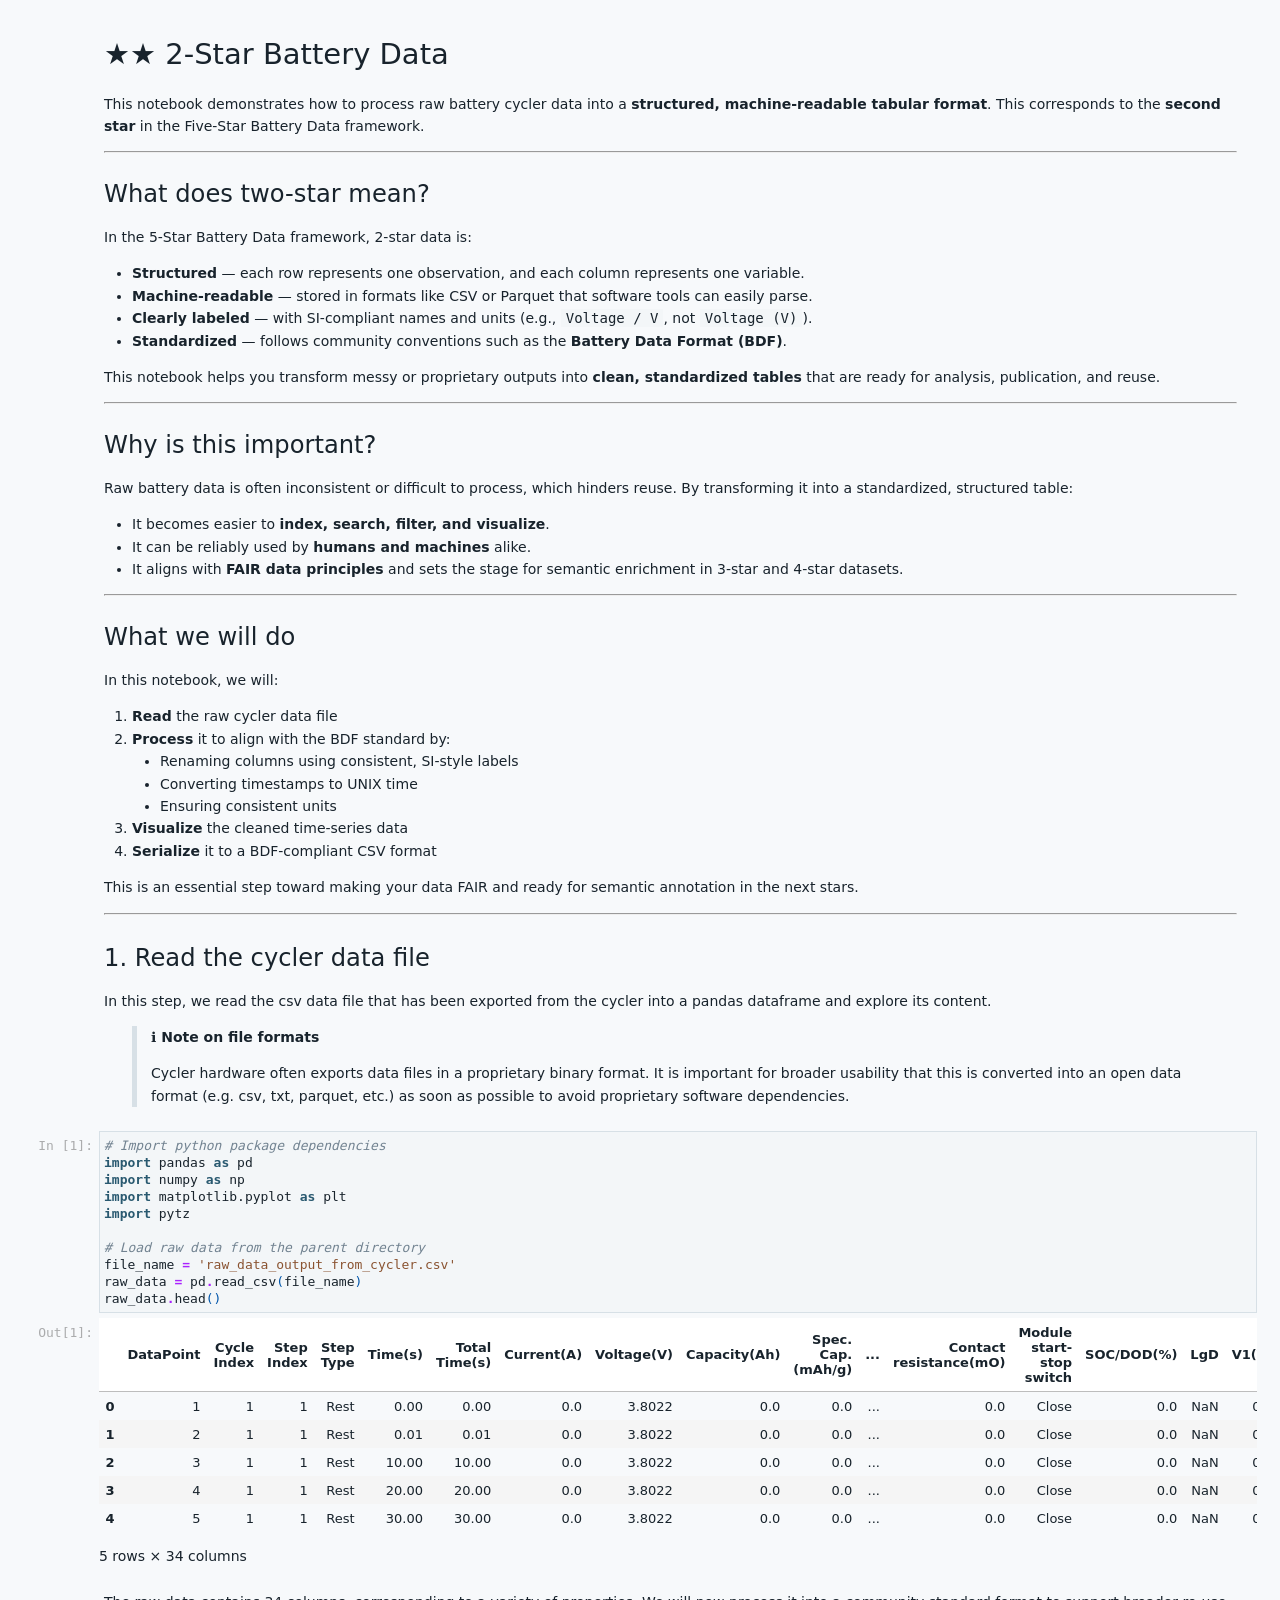
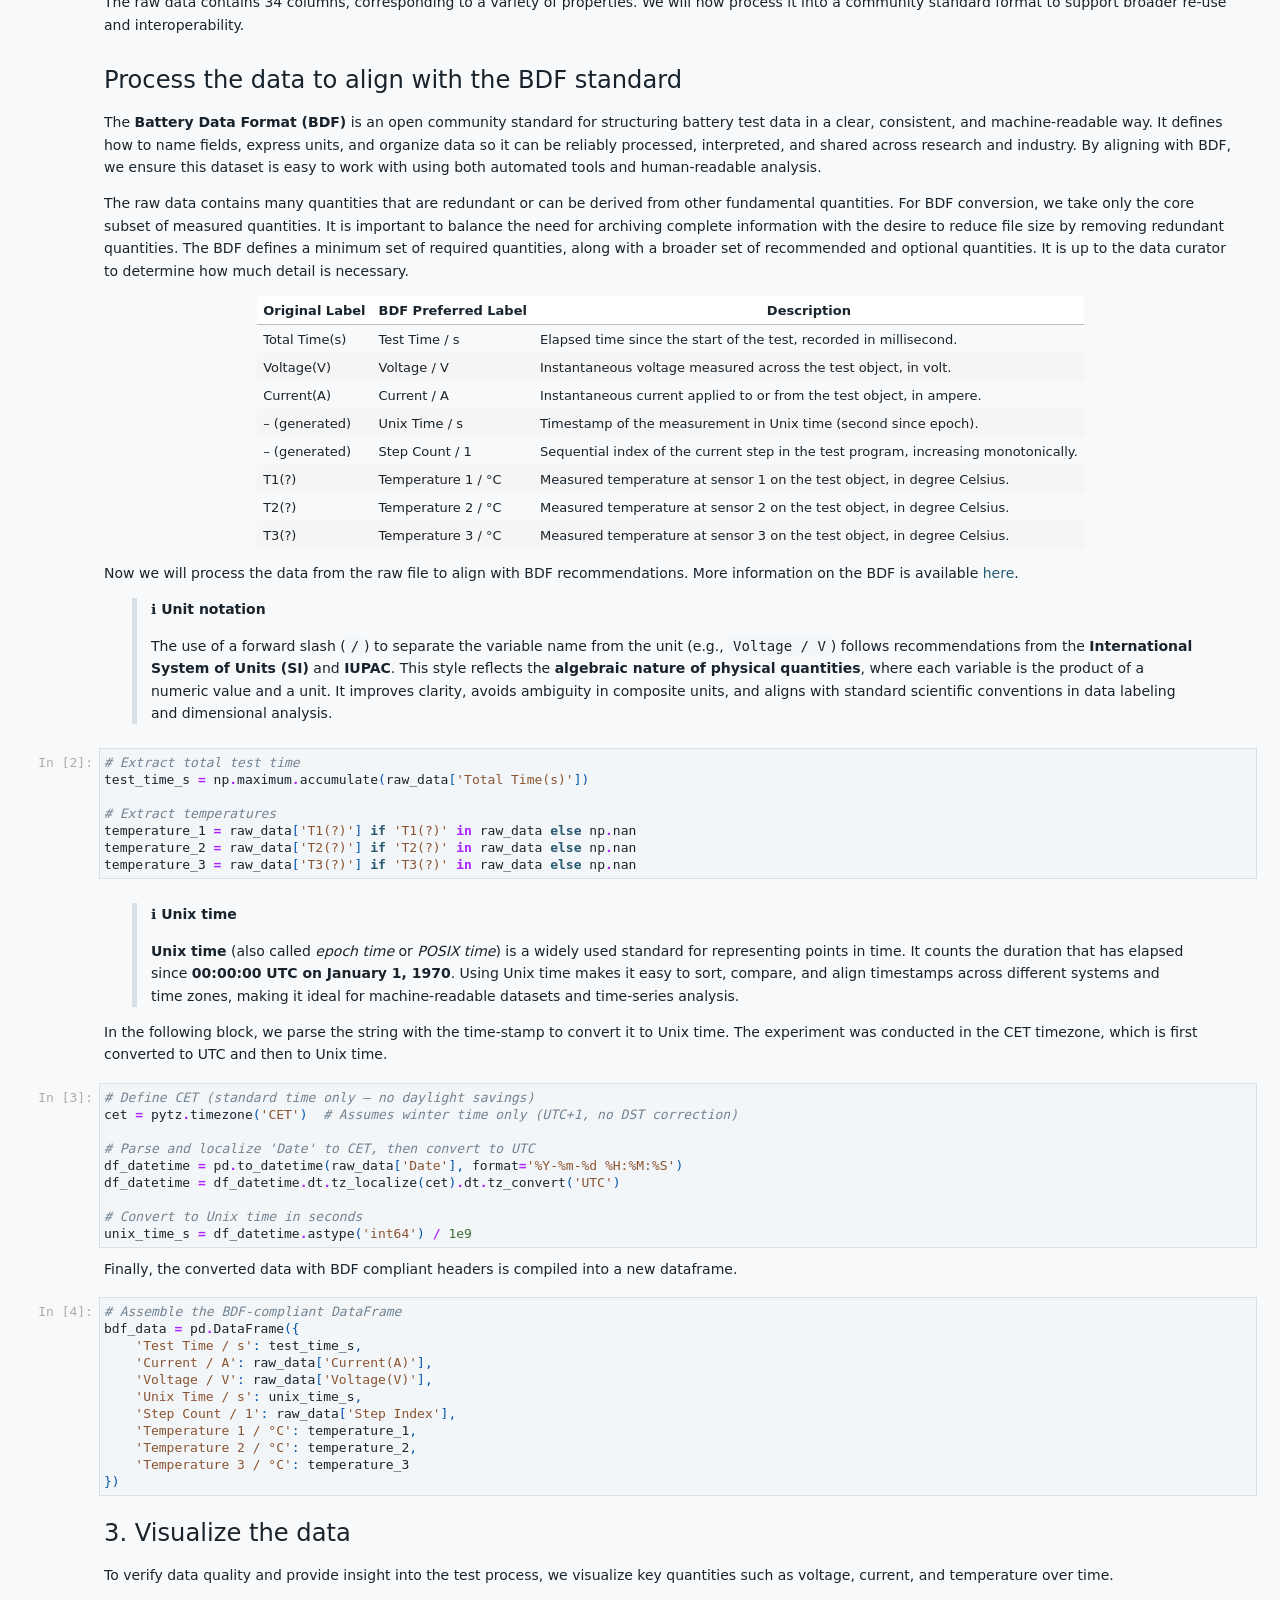
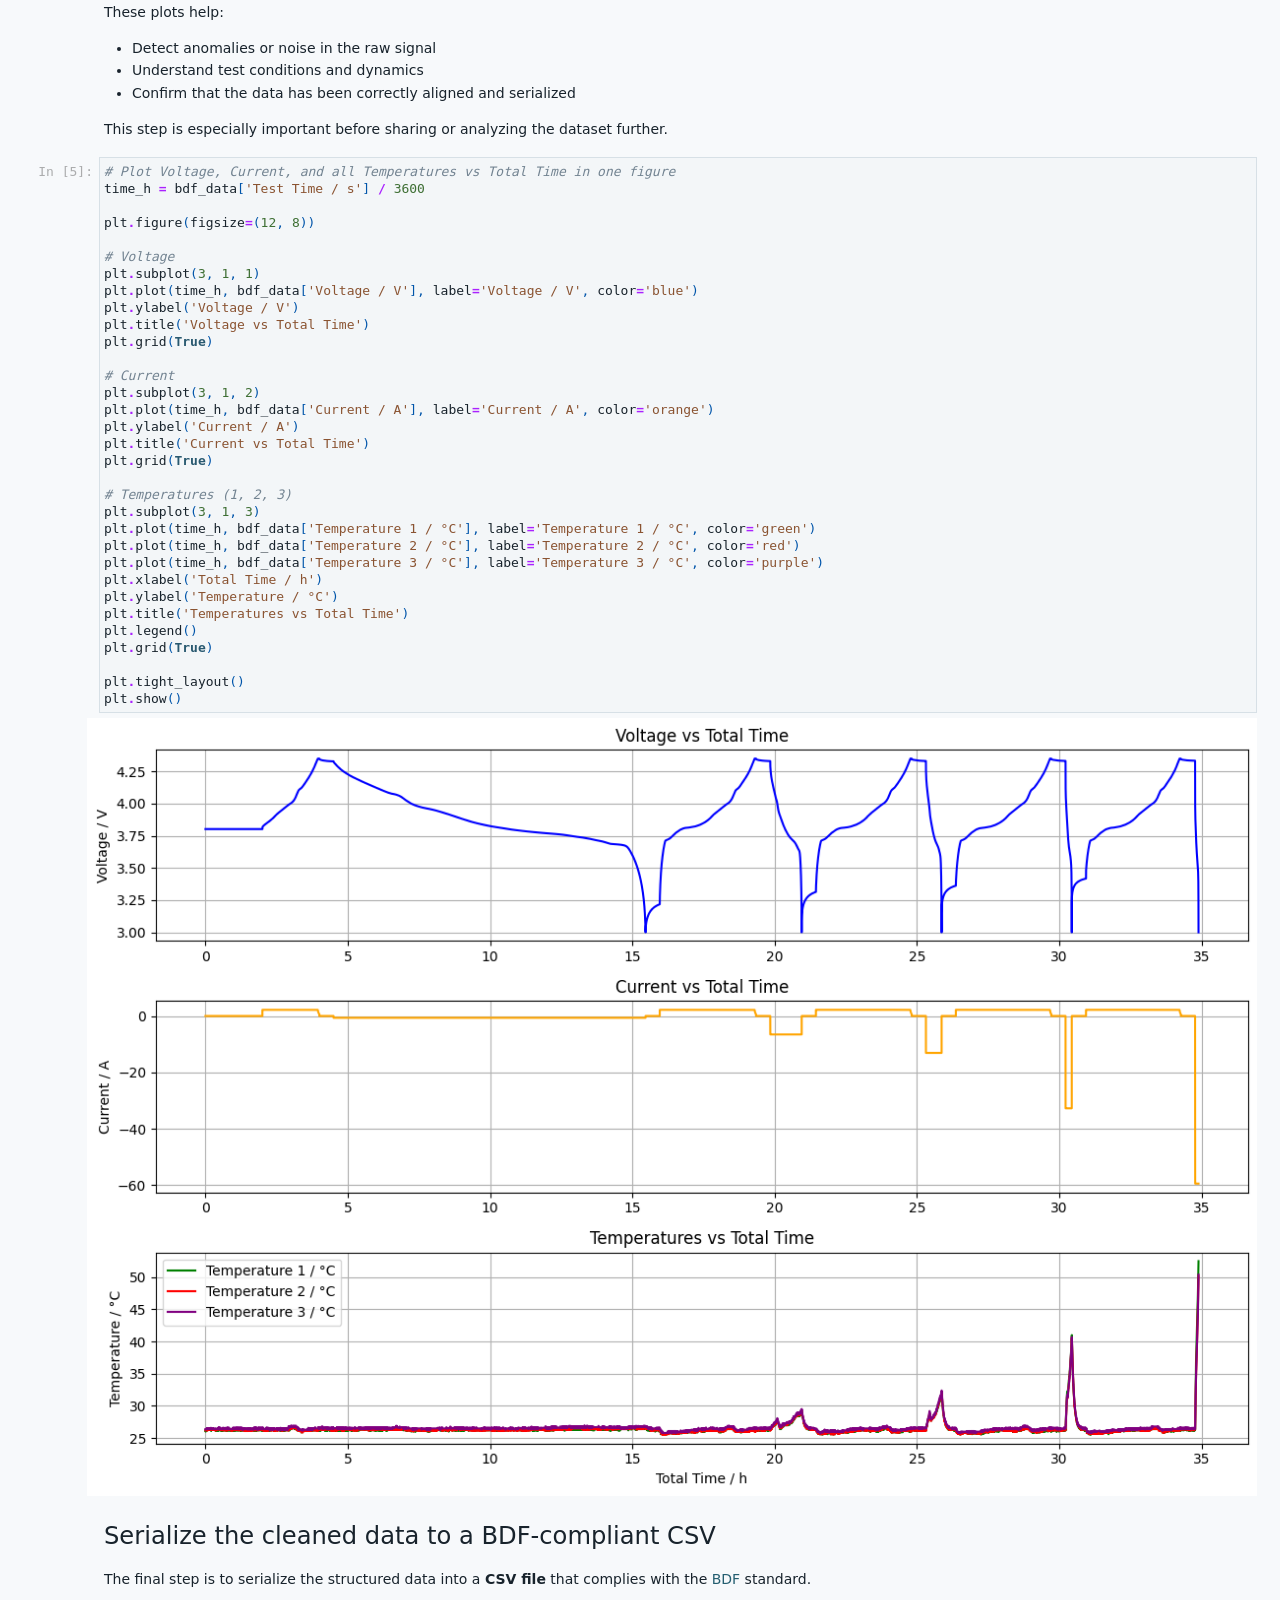
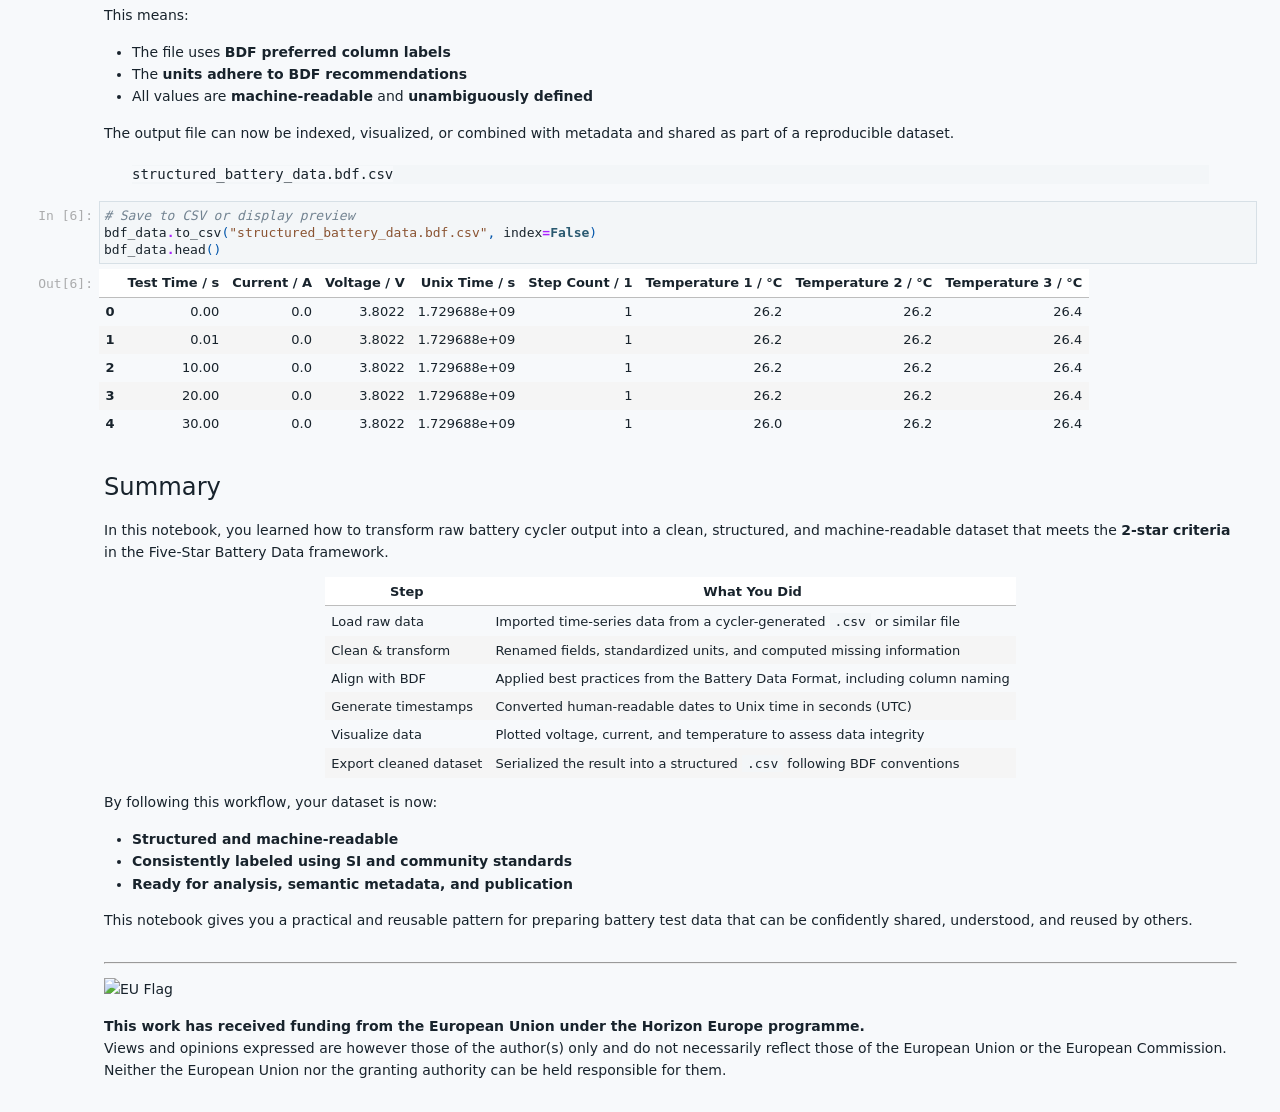
==== commit ce606366: "remove videos from notebooks" ====
--- a/exports/notebooks/modules/star-2/lessons/star-2-notebook.html
+++ b/exports/notebooks/modules/star-2/lessons/star-2-notebook.html
@@ -7925,10 +7925,6 @@
 </ul>
 <p>This notebook helps you transform messy or proprietary outputs into <strong>clean, standardized tables</strong> that are ready for analysis, publication, and reuse.</p>
 <hr/>
-<h2 id="Watch">Watch<a class="anchor-link" href="#Watch">¶</a></h2><div style="position: relative; padding-bottom: 56.25%; height: 0; overflow: hidden; max-width: 100%;">
-<iframe allow="accelerometer; autoplay; clipboard-write; encrypted-media; gyroscope; picture-in-picture" allowfullscreen="" frameborder="0" src="https://www.youtube.com/embed/_z6Xtbx8QwM" style="position: absolute; top: 0; left: 0; width: 100%; height: 100%;" title="Star 2: Structured Data"></iframe>
-</div>
-<hr/>
 <h2 id="Why-is-this-important?">Why is this important?<a class="anchor-link" href="#Why-is-this-important?">¶</a></h2><p>Raw battery data is often inconsistent or difficult to process, which hinders reuse. By transforming it into a standardized, structured table:</p>
 <ul>
 <li>It becomes easier to <strong>index, search, filter, and visualize</strong>.</li>
